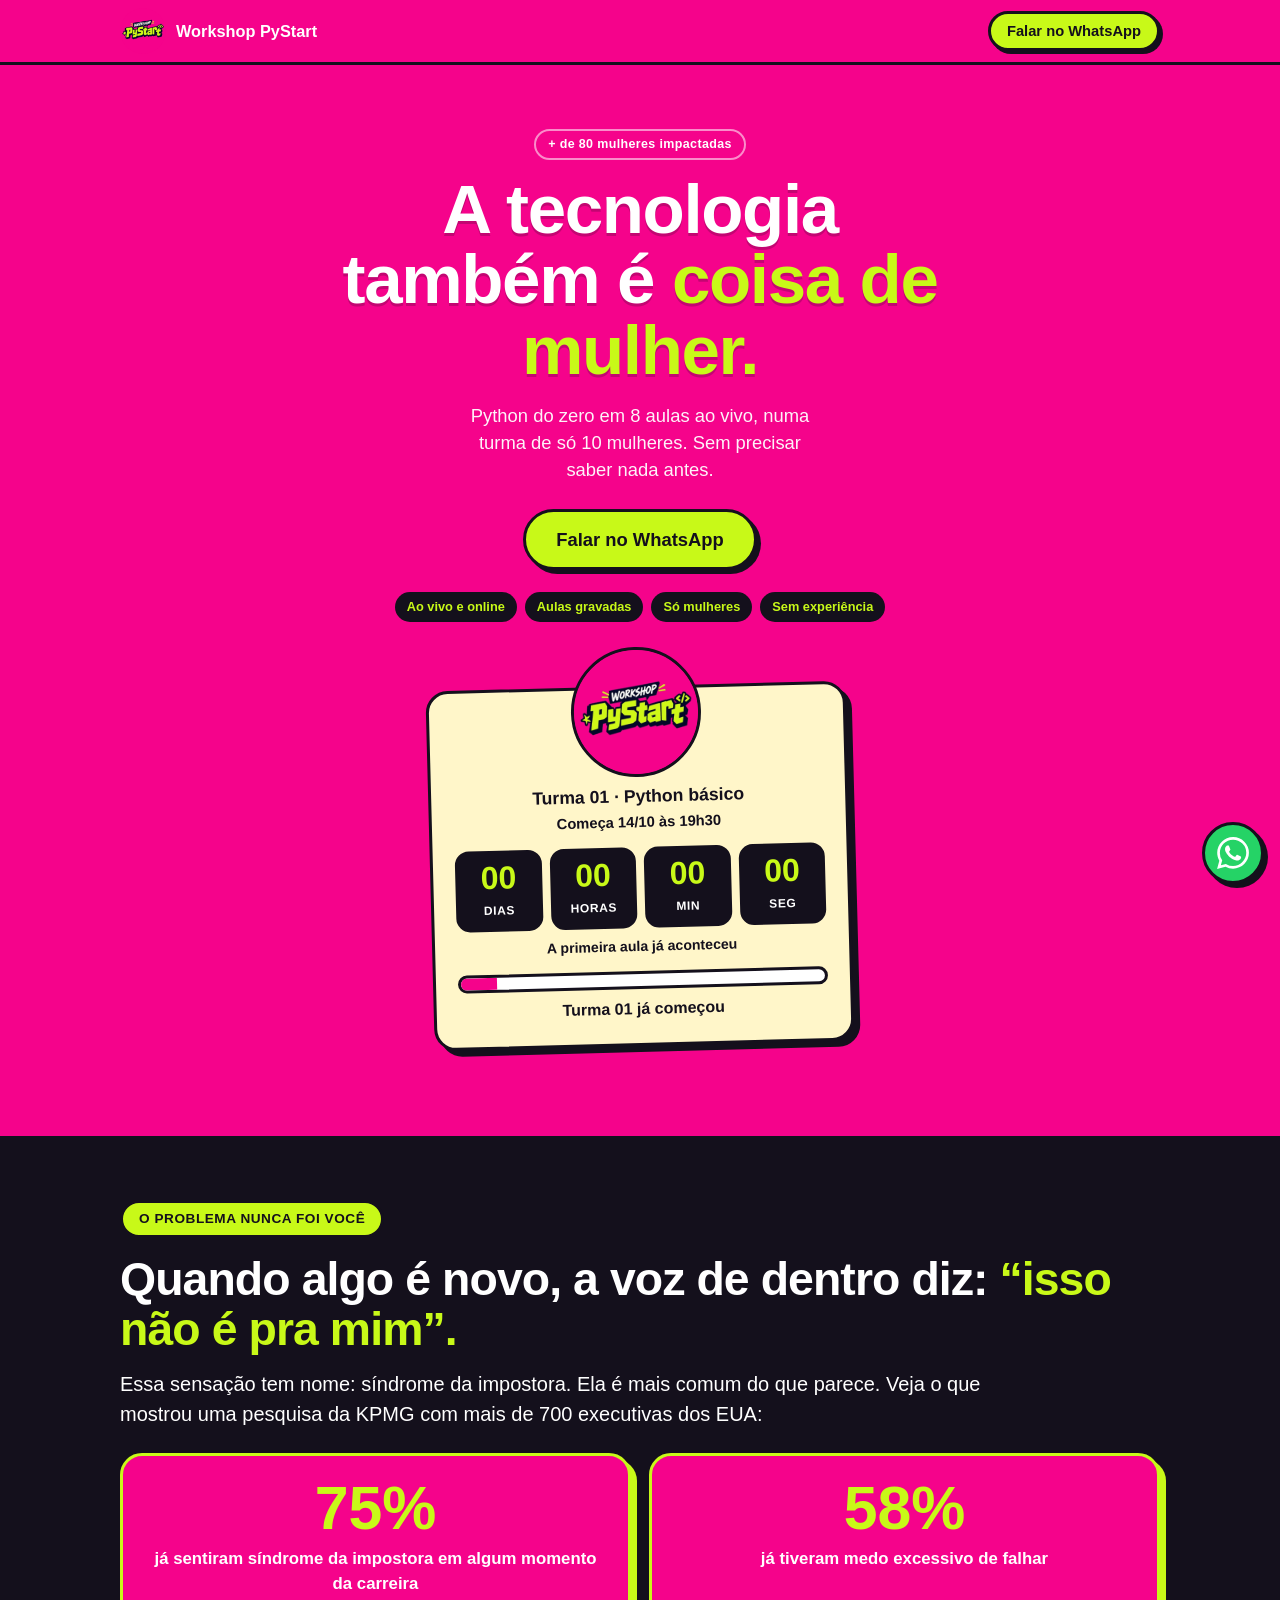
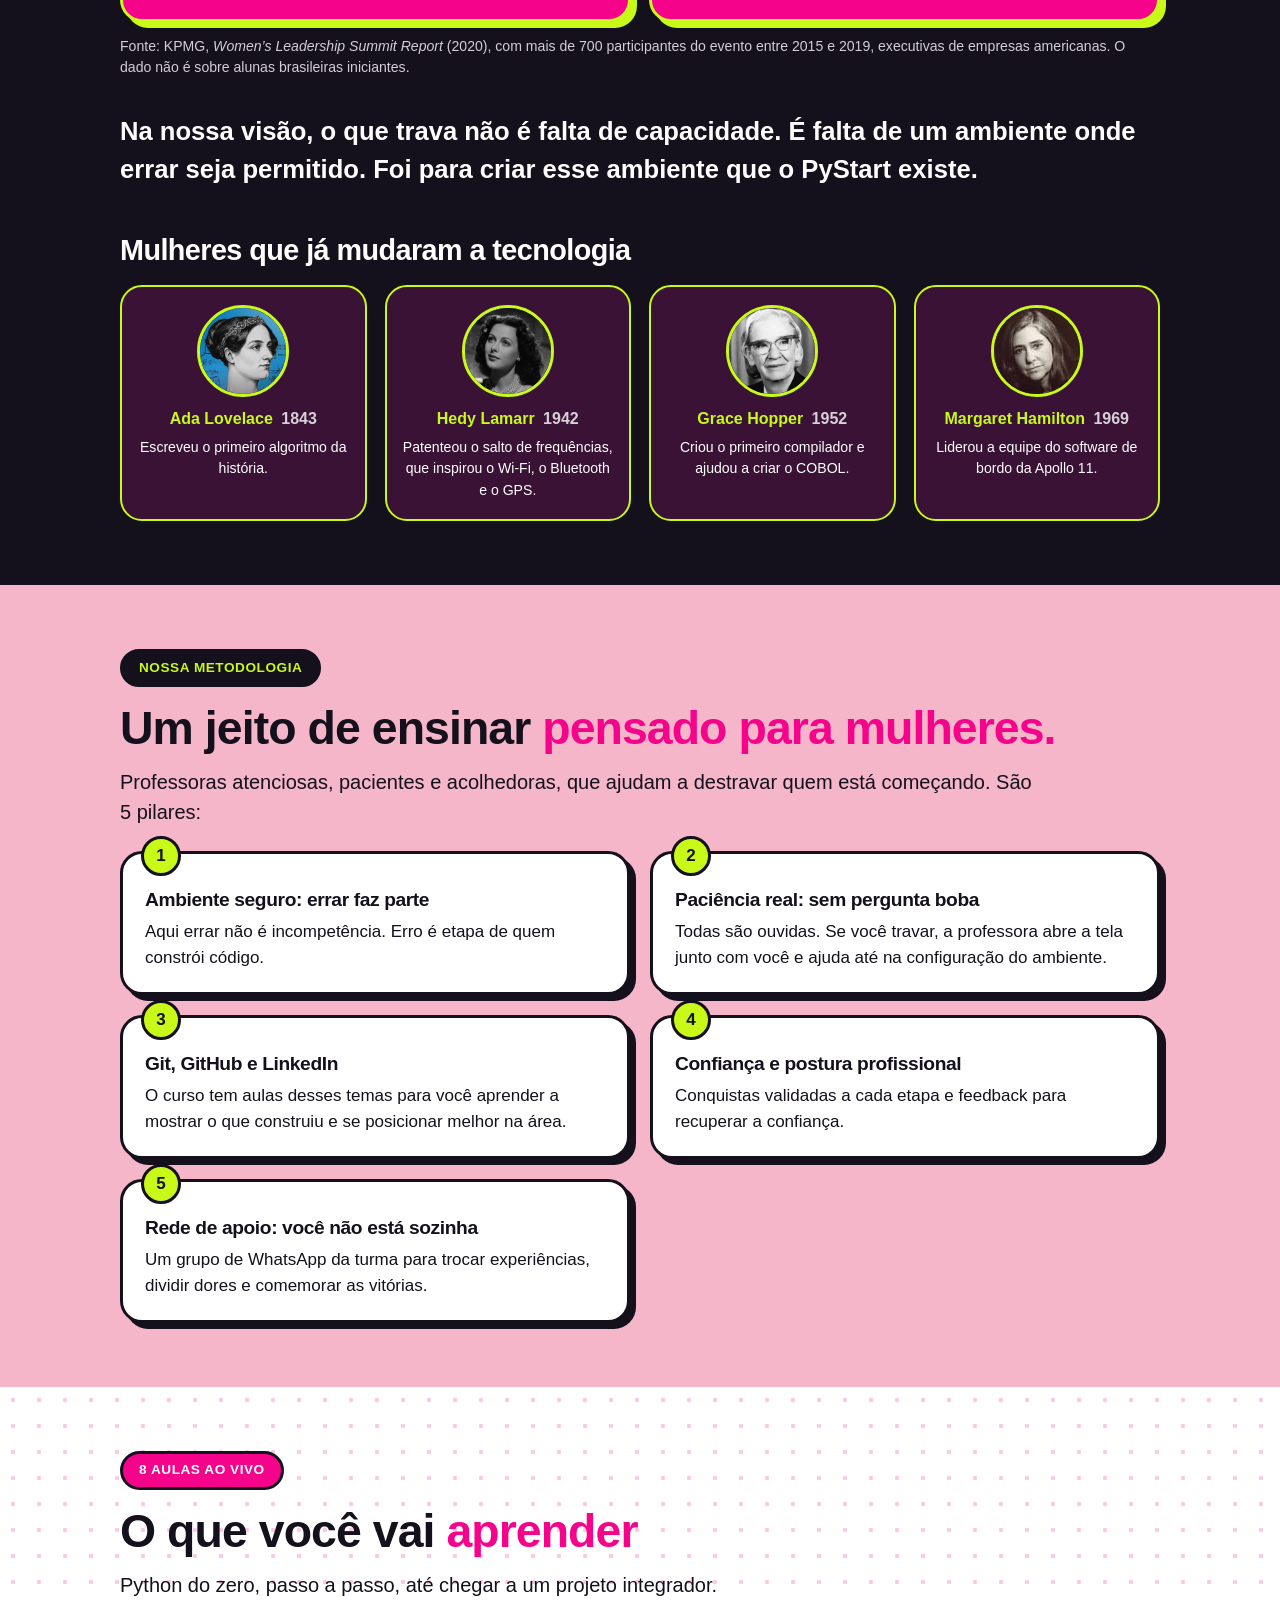
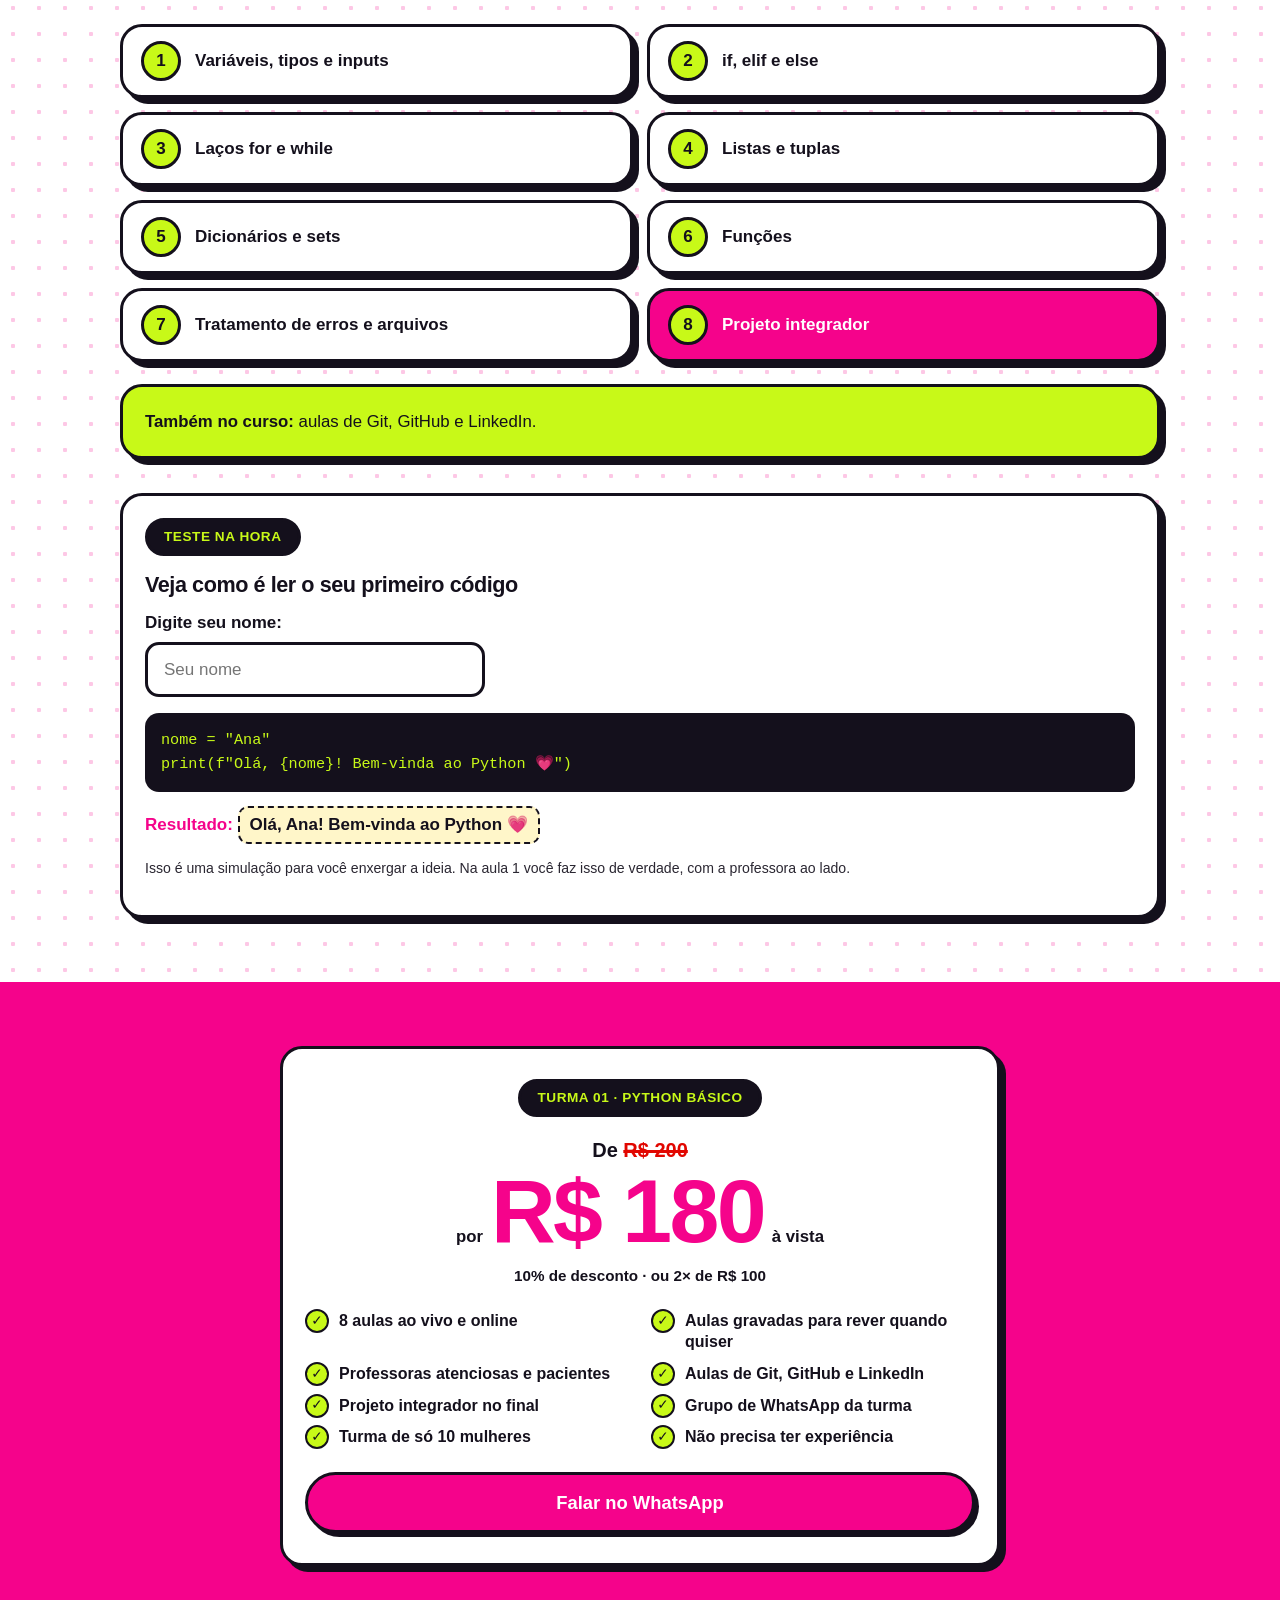
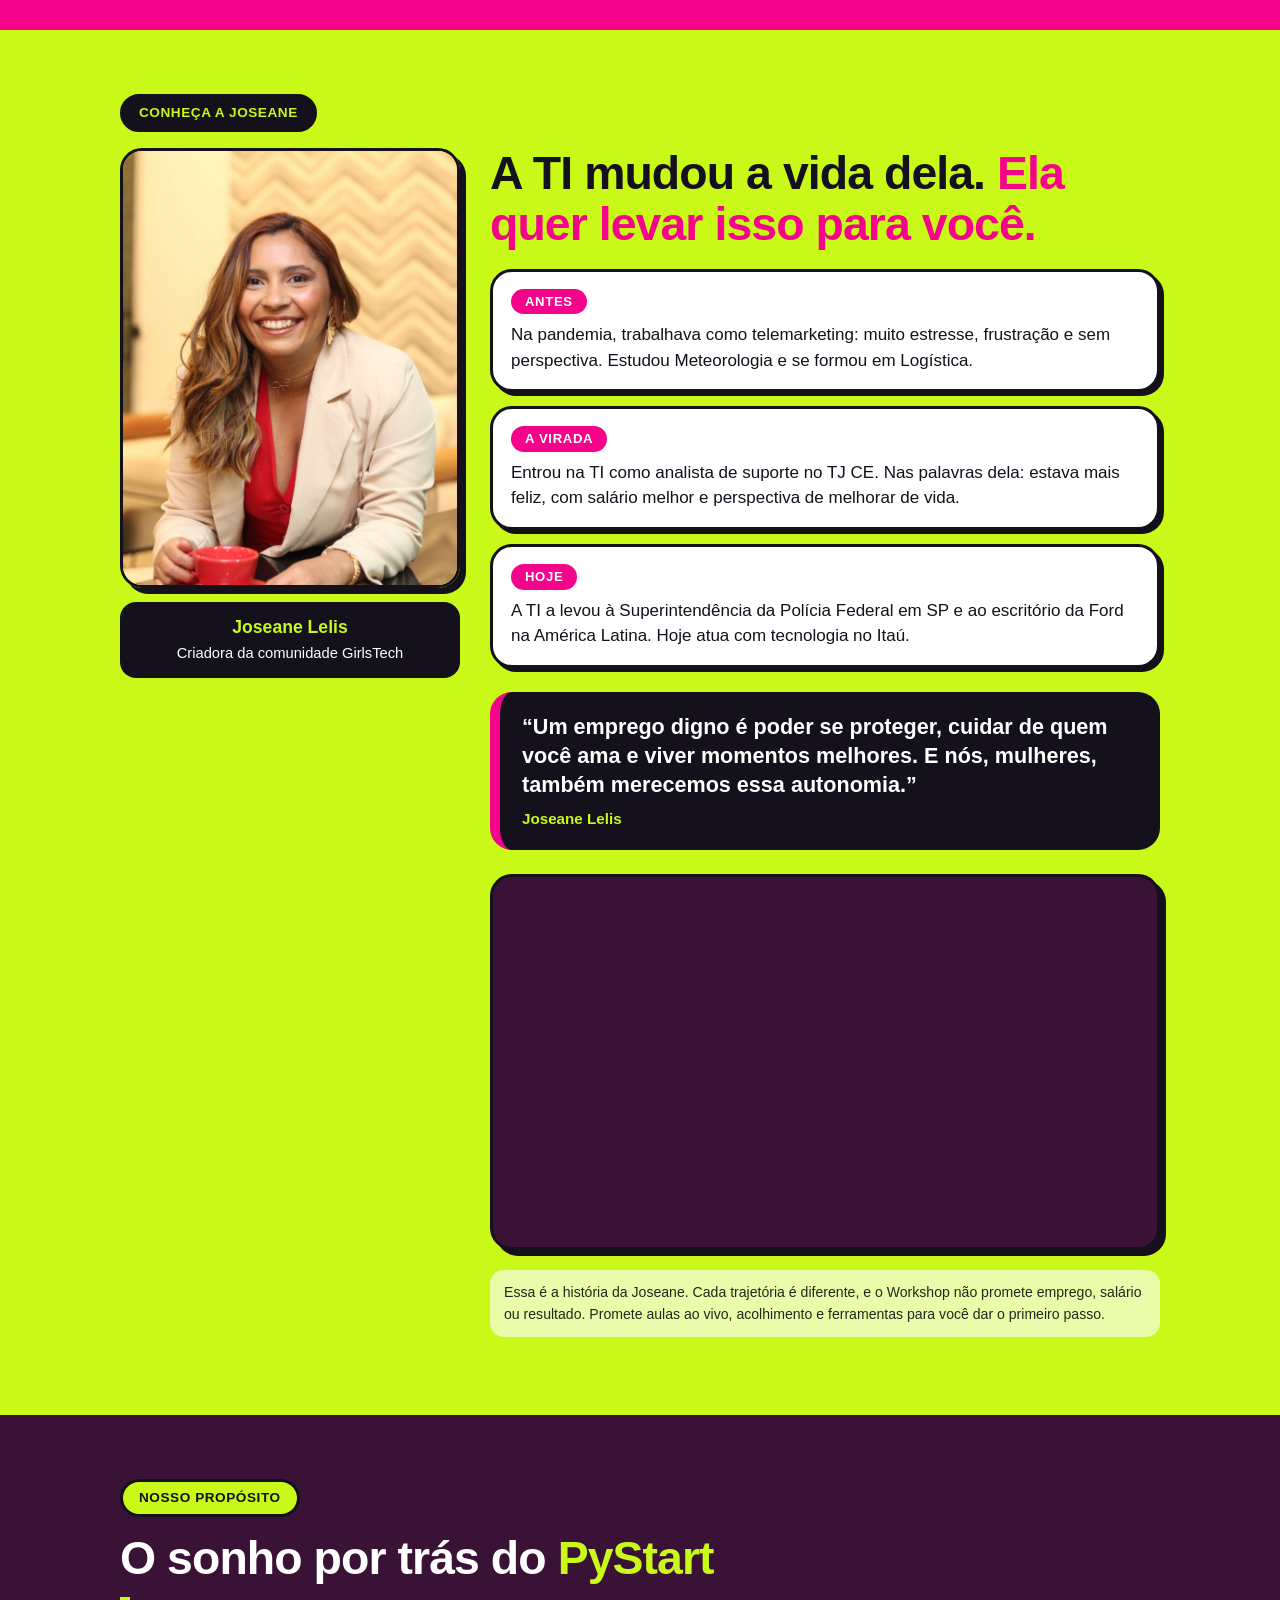
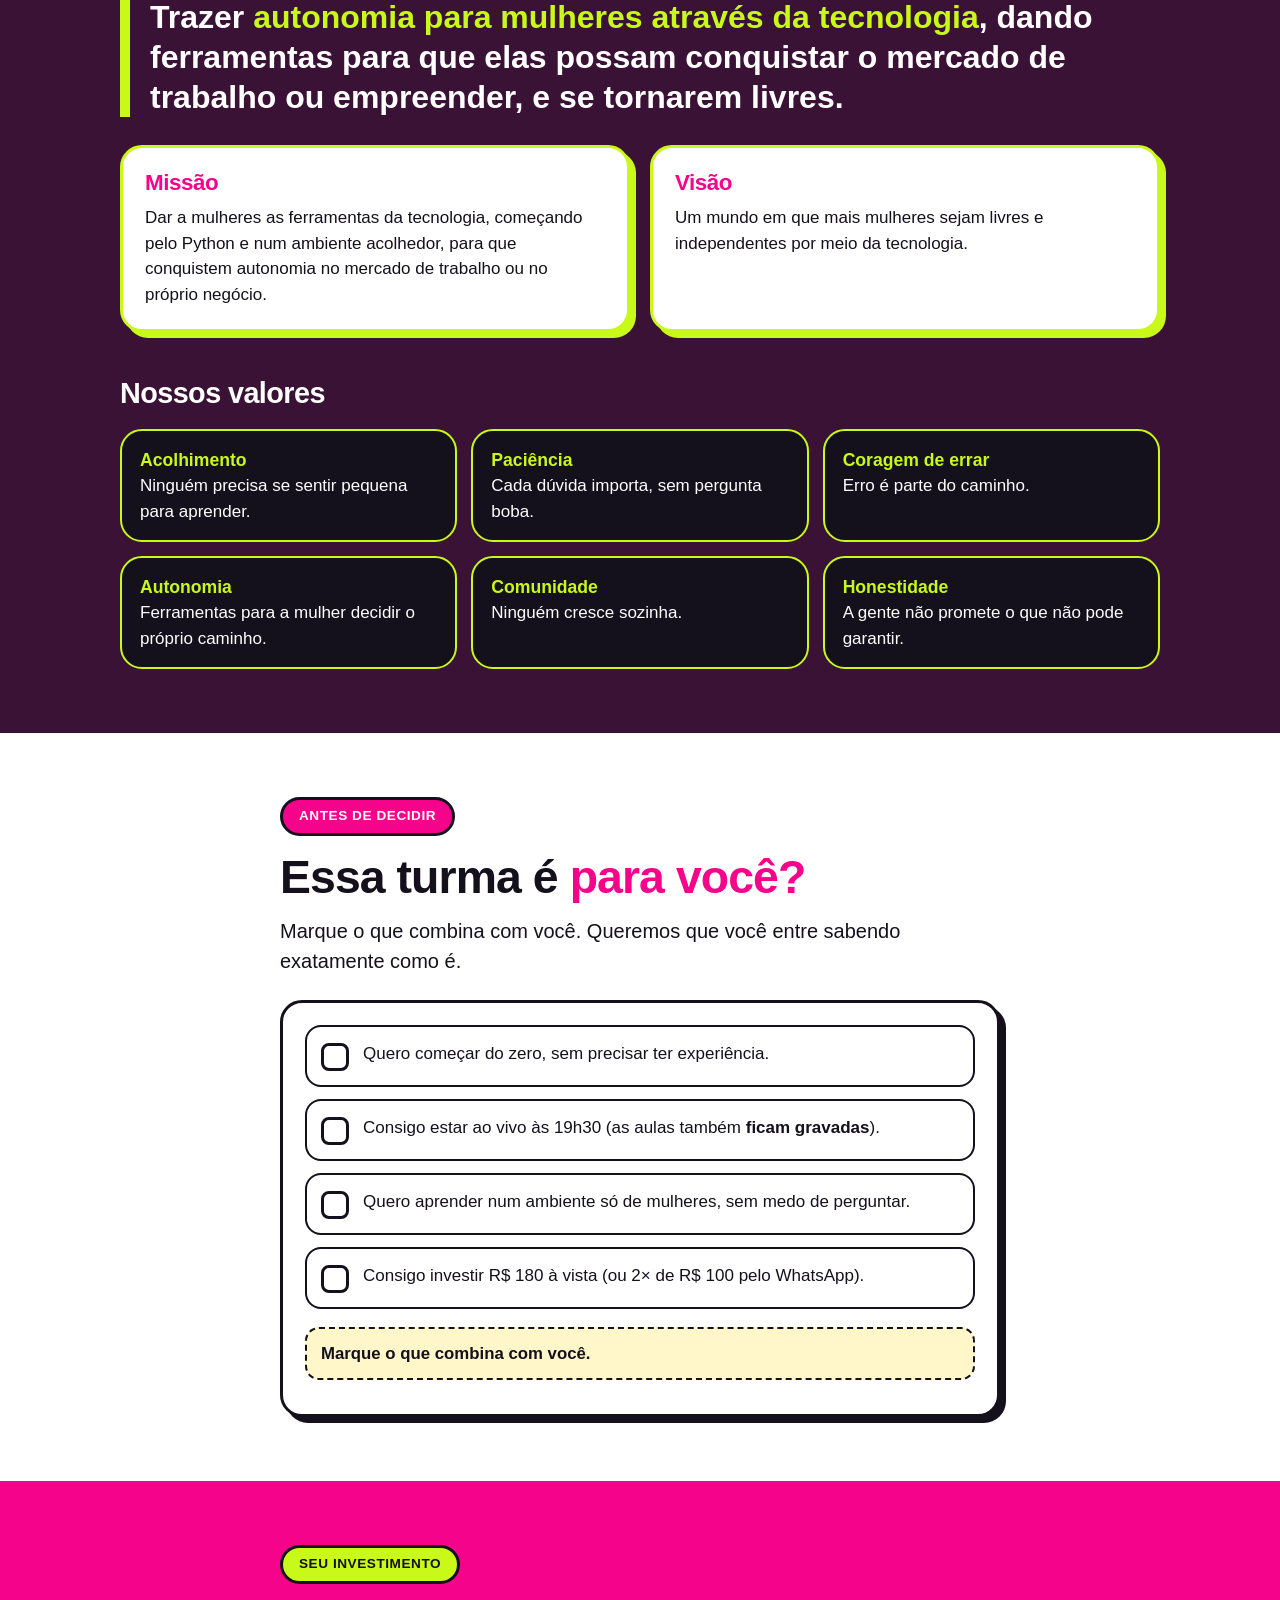
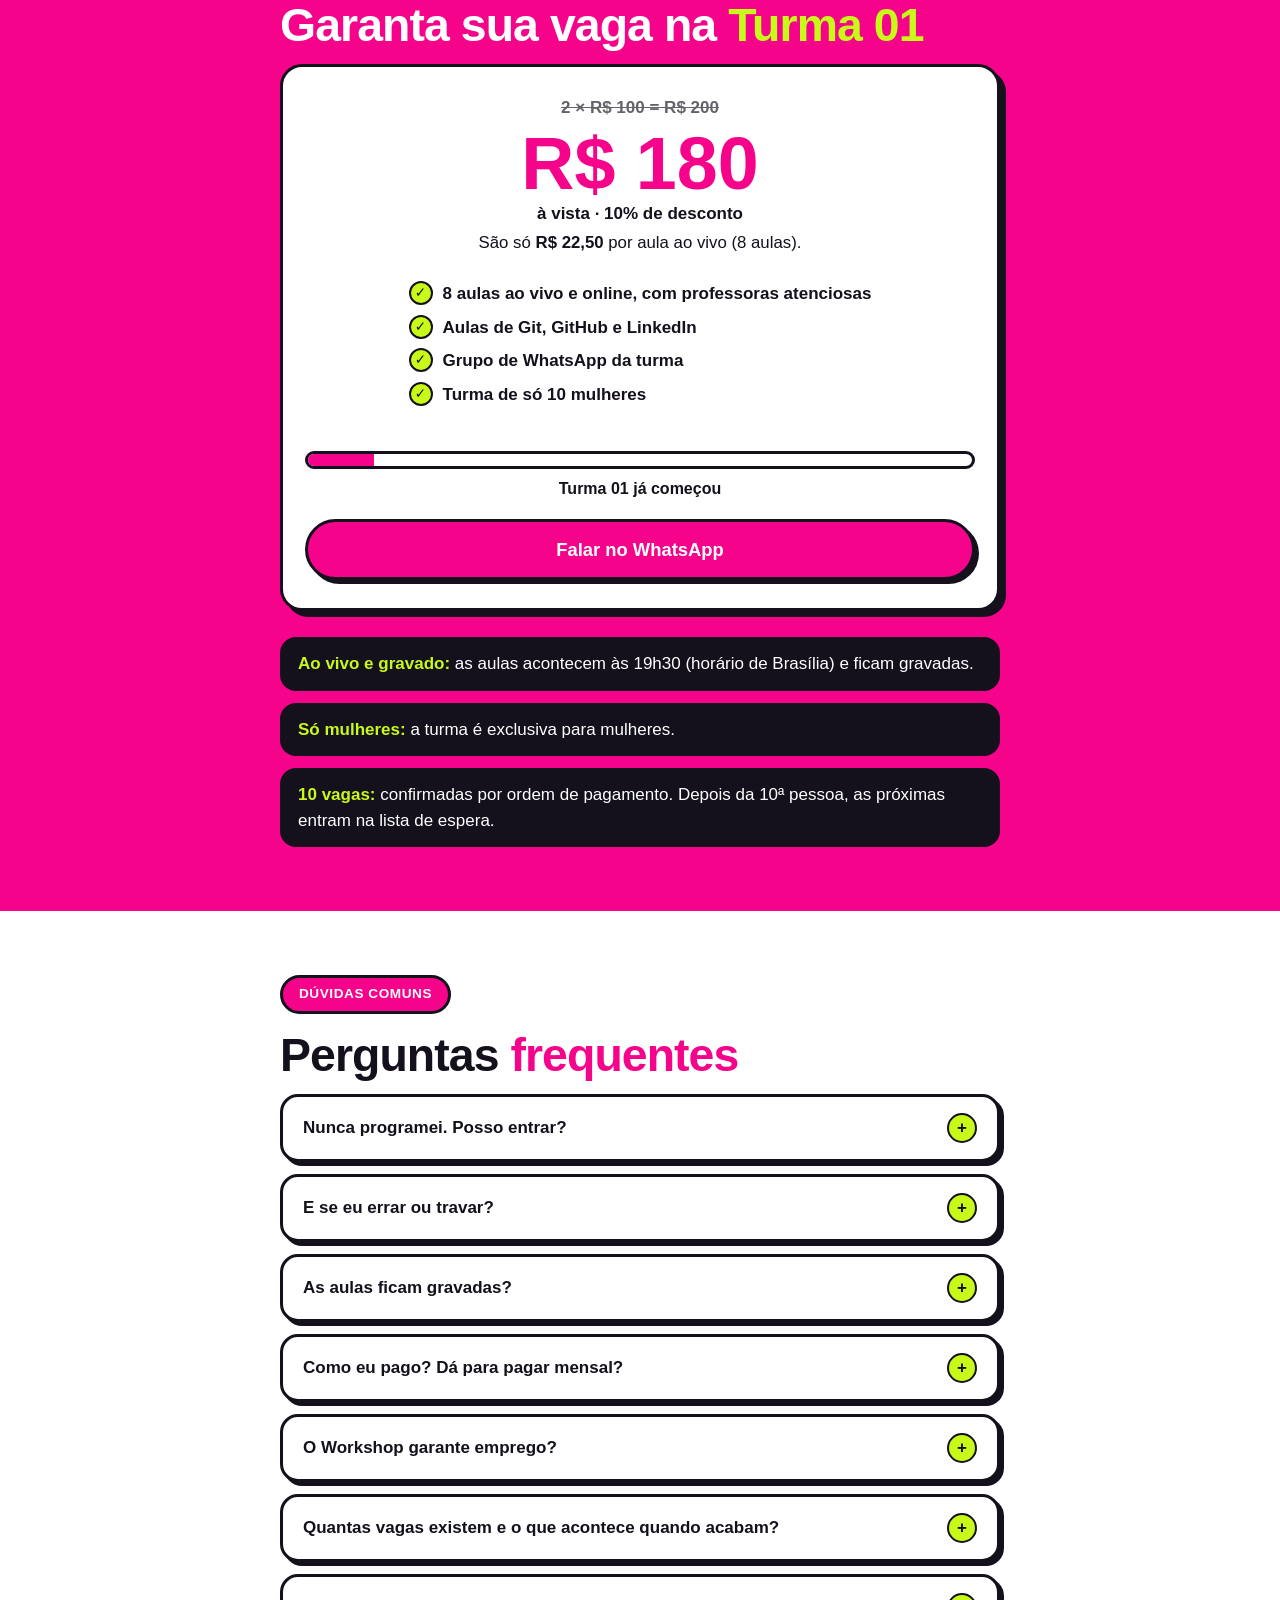
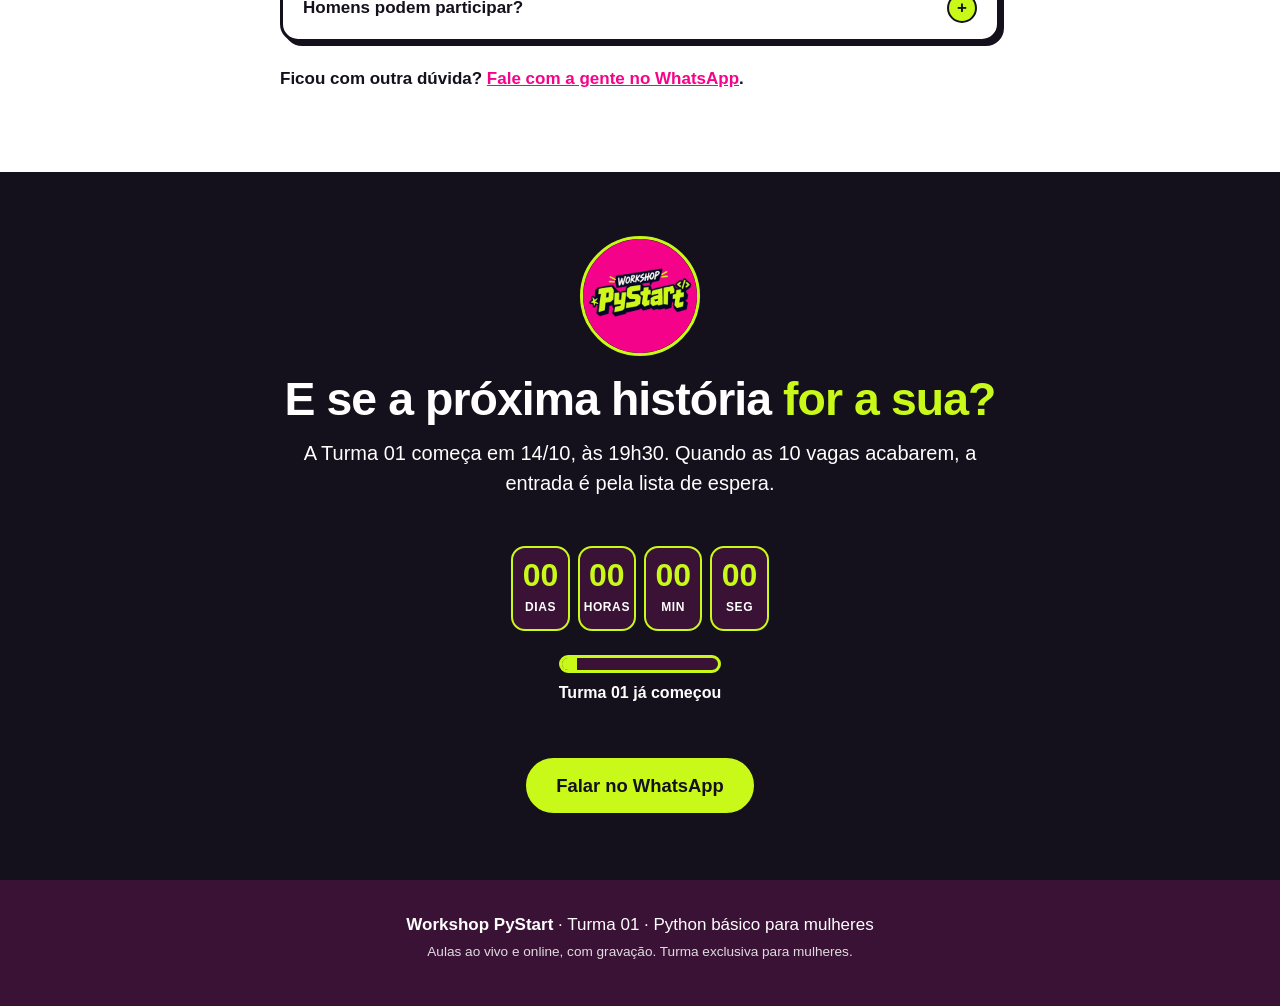
==== index.html @ 0130fbca "Ajusta hero e adiciona seção de preço antes da biografia - Hero centralizada, headline com destaque " ====
<!doctype html>
<html lang="pt-BR">
<head>
<meta charset="utf-8">
<meta name="viewport" content="width=device-width, initial-scale=1">
<title>Workshop PyStart – Python do zero, só para mulheres (Turma 01)</title>
<meta name="description" content="8 aulas ao vivo e online de Python do zero, só para mulheres. Turma de 10, professoras pacientes, aulas de Git, GitHub e LinkedIn. Começa em 14/10, às 19h30.">
<meta name="theme-color" content="#F5038B">
<link rel="icon" type="image/png" href="assets/img/favicon.png">

<!-- Prévia ao compartilhar no WhatsApp/Instagram/Facebook.
     TROQUE "SEU-USUARIO" e "SEU-REPOSITORIO" pelo endereço real da página (precisa ser o endereço completo). -->
<meta property="og:type" content="website">
<meta property="og:locale" content="pt_BR">
<meta property="og:title" content="Workshop PyStart – Python do zero, só para mulheres">
<meta property="og:description" content="8 aulas ao vivo, turma de 10 mulheres, professoras pacientes. Começa em 14/10 às 19h30.">
<meta property="og:url" content="https://SEU-USUARIO.github.io/SEU-REPOSITORIO/">
<meta property="og:image" content="https://SEU-USUARIO.github.io/SEU-REPOSITORIO/assets/img/og.jpg">
<meta name="twitter:card" content="summary_large_image">

<script>document.documentElement.classList.add("js");setTimeout(function(){document.documentElement.classList.add("reveal-all")},3500);</script>
<link rel="stylesheet" href="assets/style.css">
</head>
<body data-state="open">
<a class="skip" href="#conteudo">Pular para o conteúdo</a>
<div class="dev-warn" id="dev-warn" hidden>⚠️ Falta preencher o número do WhatsApp em <b>config.js</b> (campo <b>whatsapp</b>). Esta faixa só aparece no seu computador.</div>

<!-- ============ TOPO ============ -->
<header class="topbar">
  <div class="wrap topbar__in">
    <a class="brand" href="#topo" aria-label="Workshop PyStart – início">
      <img src="assets/img/logo.png" width="46" height="46" alt="">
      <span>Workshop PyStart</span>
    </a>
    <a class="btn btn--sm btn--lime" data-pay data-when="open" href="#garanta">Garanta sua vaga</a>
    <a class="btn btn--sm btn--lime" data-wa="espera" data-when="full" href="#garanta">Lista de espera</a>
    <a class="btn btn--sm btn--lime" data-wa="geral" data-when="closed" href="#garanta">Falar no WhatsApp</a>
  </div>
</header>

<main id="conteudo">

<!-- ============ HERO ============ -->
<section class="hero" id="topo">
  <div class="wrap hero__grid">
    <div class="hero__text">
      <p class="proof">+ de 80 mulheres impactadas</p>
      <h1>A tecnologia também é <span class="hl">coisa de mulher.</span></h1>
      <p class="lead">Python do zero em 8 aulas ao vivo, numa turma de só 10 mulheres. Sem precisar saber nada antes.</p>

      <div class="cta-row">
        <a class="btn btn--lime btn--lg" data-pay data-when="open" href="#garanta">Garanta sua vaga</a>
        <a class="btn btn--lime btn--lg" data-wa="espera" data-when="full" href="#garanta">Entrar na lista de espera</a>
        <a class="btn btn--lime btn--lg" data-wa="geral" data-when="closed" href="#garanta">Falar no WhatsApp</a>
        <a class="btn btn--ghost btn--lg" data-wa="geral" data-when="open full" href="#garanta">Tirar dúvidas no WhatsApp</a>
      </div>

      <ul class="chips" aria-label="Resumo">
        <li>Ao vivo e online</li>
        <li>Aulas gravadas</li>
        <li>Só mulheres</li>
        <li>Sem experiência</li>
      </ul>
    </div>

    <aside class="ticket card" aria-label="Resumo da turma">
      <img class="ticket__logo" src="assets/img/logo.png" width="130" height="130" alt="Logo Workshop PyStart">
      <p class="ticket__title">Turma 01 · Python básico</p>
      <p class="ticket__date">Começa 14/10 às 19h30</p>
      <div class="countdown" data-countdown>
        <div><b data-cd="d">--</b><span>dias</span></div>
        <div><b data-cd="h">--</b><span>horas</span></div>
        <div><b data-cd="m">--</b><span>min</span></div>
        <div><b data-cd="s">--</b><span>seg</span></div>
      </div>
      <p class="countdown__note" data-cd-note>para a primeira aula (14/10, 19h30)</p>

      <div class="seats" data-seats>
        <div class="seats__bar" role="img" aria-label="Ocupação das vagas"><i data-seats-fill></i></div>
        <p class="seats__txt" data-seats-text>—</p>
      </div>
    </aside>
  </div>
</section>

<!-- ============ PROBLEMA ============ -->
<section class="sec sec--ink" id="problema">
  <div class="wrap">
    <p class="pill pill--lime reveal">O problema nunca foi você</p>
    <h2 class="reveal">Quando algo é novo, a voz de dentro diz: <span class="hl-lime">“isso não é pra mim”.</span></h2>
    <p class="sec__lead reveal">Essa sensação tem nome: síndrome da impostora. Ela é mais comum do que parece. Veja o que mostrou uma pesquisa da KPMG com mais de 700 executivas dos EUA:</p>

    <div class="stats">
      <div class="stat card card--pink reveal">
        <b>75%</b>
        <p>já sentiram síndrome da impostora em algum momento da carreira</p>
      </div>
      <div class="stat card card--pink reveal">
        <b>58%</b>
        <p>já tiveram medo excessivo de falhar</p>
      </div>
    </div>
    <p class="source">Fonte: KPMG, <em>Women’s Leadership Summit Report</em> (2020), com mais de 700 participantes do evento entre 2015 e 2019, executivas de empresas americanas. O dado não é sobre alunas brasileiras iniciantes.</p>

    <p class="sec__lead sec__lead--big reveal">Na nossa visão, o que trava <strong>não é falta de capacidade</strong>. É falta de um ambiente onde errar seja permitido. Foi para criar esse ambiente que o PyStart existe.</p>

    <h3 class="sub reveal">Mulheres que já mudaram a tecnologia</h3>
    <ul class="pioneers">
      <li class="reveal"><img src="assets/img/ada.jpg" width="120" height="120" alt="Retrato de Ada Lovelace" loading="lazy"><b>Ada Lovelace <em>1843</em></b><span>Escreveu o primeiro algoritmo da história.</span></li>
      <li class="reveal"><img src="assets/img/hedy.jpg" width="120" height="120" alt="Retrato de Hedy Lamarr" loading="lazy"><b>Hedy Lamarr <em>1942</em></b><span>Patenteou o salto de frequências, que inspirou o Wi-Fi, o Bluetooth e o GPS.</span></li>
      <li class="reveal"><img src="assets/img/grace.jpg" width="120" height="120" alt="Retrato de Grace Hopper" loading="lazy"><b>Grace Hopper <em>1952</em></b><span>Criou o primeiro compilador e ajudou a criar o COBOL.</span></li>
      <li class="reveal"><img src="assets/img/margaret.jpg" width="120" height="120" alt="Retrato de Margaret Hamilton" loading="lazy"><b>Margaret Hamilton <em>1969</em></b><span>Liderou a equipe do software de bordo da Apollo 11.</span></li>
    </ul>
  </div>
</section>

<!-- ============ METODOLOGIA ============ -->
<section class="sec sec--soft" id="metodologia">
  <div class="wrap">
    <p class="pill pill--ink reveal">Nossa metodologia</p>
    <h2 class="reveal">Um jeito de ensinar <span class="hl-pink">pensado para mulheres.</span></h2>
    <p class="sec__lead reveal">Professoras atenciosas, pacientes e acolhedoras, que ajudam a destravar quem está começando. São 5 pilares:</p>

    <div class="grid grid--5">
      <article class="card reveal"><span class="num">1</span><h3>Ambiente seguro: errar faz parte</h3><p>Aqui errar não é incompetência. Erro é etapa de quem constrói código.</p></article>
      <article class="card reveal"><span class="num">2</span><h3>Paciência real: sem pergunta boba</h3><p>Todas são ouvidas. Se você travar, a professora abre a tela junto com você e ajuda até na configuração do ambiente.</p></article>
      <article class="card reveal"><span class="num">3</span><h3>Git, GitHub e LinkedIn</h3><p>O curso tem aulas desses temas para você aprender a mostrar o que construiu e se posicionar melhor na área.</p></article>
      <article class="card reveal"><span class="num">4</span><h3>Confiança e postura profissional</h3><p>Conquistas validadas a cada etapa e feedback para recuperar a confiança.</p></article>
      <article class="card reveal"><span class="num">5</span><h3>Rede de apoio: você não está sozinha</h3><p>Um grupo de WhatsApp da turma para trocar experiências, dividir dores e comemorar as vitórias.</p></article>
    </div>
  </div>
</section>

<!-- ============ EMENTA ============ -->
<section class="sec sec--dots" id="ementa">
  <div class="wrap">
    <p class="pill pill--pink reveal">8 aulas ao vivo</p>
    <h2 class="reveal">O que você vai <span class="hl-pink">aprender</span></h2>
    <p class="sec__lead reveal">Python do zero, passo a passo, até chegar a um projeto integrador.</p>

    <ol class="syllabus">
      <li class="card reveal"><span>1</span>Variáveis, tipos e inputs</li>
      <li class="card reveal"><span>2</span>if, elif e else</li>
      <li class="card reveal"><span>3</span>Laços for e while</li>
      <li class="card reveal"><span>4</span>Listas e tuplas</li>
      <li class="card reveal"><span>5</span>Dicionários e sets</li>
      <li class="card reveal"><span>6</span>Funções</li>
      <li class="card reveal"><span>7</span>Tratamento de erros e arquivos</li>
      <li class="card card--pink reveal"><span>8</span>Projeto integrador</li>
    </ol>
    <p class="extra card card--lime reveal"><b>Também no curso:</b> aulas de Git, GitHub e LinkedIn.</p>

    <div class="play card reveal" id="play">
      <p class="pill pill--ink">Teste na hora</p>
      <h3>Veja como é ler o seu primeiro código</h3>
      <label for="play-name">Digite seu nome:</label>
      <input id="play-name" type="text" maxlength="20" autocomplete="off" placeholder="Seu nome">
      <pre class="code" aria-live="polite"><code id="play-code">nome = "Ana"
print(f"Olá, {nome}! Bem-vinda ao Python 💗")</code></pre>
      <p class="play__out"><span>Resultado:</span> <output id="play-out">Olá, Ana! Bem-vinda ao Python 💗</output></p>
      <p class="play__note">Isso é uma simulação para você enxergar a ideia. Na aula 1 você faz isso de verdade, com a professora ao lado.</p>
    </div>
  </div>
</section>

<!-- ============ PREÇO (antes da biografia) ============ -->
<section class="sec sec--pink" id="preco">
  <div class="wrap wrap--narrow">
    <div class="offer card card--white reveal">
      <p class="pill pill--ink">Turma 01 · Python básico</p>
      <p class="offer__old">De <s>R$ 200</s></p>
      <p class="offer__now"><span>por</span> <b>R$ 180</b> <span>à vista</span></p>
      <p class="offer__save">10% de desconto · ou 2× de R$ 100</p>

      <ul class="benefits">
        <li>8 aulas ao vivo e online</li>
        <li>Aulas gravadas para rever quando quiser</li>
        <li>Professoras atenciosas e pacientes</li>
        <li>Aulas de Git, GitHub e LinkedIn</li>
        <li>Projeto integrador no final</li>
        <li>Grupo de WhatsApp da turma</li>
        <li>Turma de só 10 mulheres</li>
        <li>Não precisa ter experiência</li>
      </ul>

      <a class="btn btn--pink btn--lg btn--block" data-pay data-when="open" href="#garanta">Garanta sua vaga</a>
      <a class="btn btn--pink btn--lg btn--block" data-wa="espera" data-when="full" href="#garanta">Entrar na lista de espera</a>
      <a class="btn btn--pink btn--lg btn--block" data-wa="geral" data-when="closed" href="#garanta">Falar no WhatsApp</a>
    </div>
  </div>
</section>

<!-- ============ JOSEANE ============ -->
<section class="sec sec--lime" id="joseane">
  <div class="wrap">
    <p class="pill pill--ink reveal">Conheça a Joseane</p>
    <div class="jo">
      <figure class="jo__photo reveal">
        <img src="assets/img/joseane.jpg" width="360" height="467" alt="Joseane Lelis sorrindo, com blazer claro e blusa vermelha" loading="lazy">
        <figcaption><b>Joseane Lelis</b><span>Criadora da comunidade GirlsTech</span></figcaption>
      </figure>

      <div class="jo__text">
        <h2 class="reveal">A TI mudou a vida dela. <span class="hl-pink">Ela quer levar isso para você.</span></h2>

        <ol class="timeline">
          <li class="reveal"><b>Antes</b><p>Na pandemia, trabalhava como telemarketing: muito estresse, frustração e sem perspectiva. Estudou Meteorologia e se formou em Logística.</p></li>
          <li class="reveal"><b>A virada</b><p>Entrou na TI como analista de suporte no TJ CE. Nas palavras dela: estava mais feliz, com salário melhor e perspectiva de melhorar de vida.</p></li>
          <li class="reveal"><b>Hoje</b><p>A TI a levou à Superintendência da Polícia Federal em SP e ao escritório da Ford na América Latina. Hoje atua com tecnologia no Itaú.</p></li>
        </ol>

        <blockquote class="quote reveal">
          “Um emprego digno é poder se proteger, cuidar de quem você ama e viver momentos melhores. E nós, mulheres, também merecemos essa autonomia.”
          <cite>Joseane Lelis</cite>
        </blockquote>

        <div class="video video--horizontal reveal" id="video">
          <p class="video__fallback">Carregando o vídeo…</p>
          <noscript>Ative o JavaScript para ver o vídeo.</noscript>
        </div>

        <p class="disclaimer">Essa é a história da Joseane. Cada trajetória é diferente, e o Workshop não promete emprego, salário ou resultado. Promete aulas ao vivo, acolhimento e ferramentas para você dar o primeiro passo.</p>
      </div>
    </div>
  </div>
</section>

<!-- ============ MISSÃO / VISÃO / VALORES ============ -->
<section class="sec sec--plum" id="proposito">
  <div class="wrap">
    <p class="pill pill--lime reveal">Nosso propósito</p>
    <h2 class="reveal">O sonho por trás do <span class="hl-lime">PyStart</span></h2>

    <blockquote class="dream reveal">
      Trazer <strong>autonomia para mulheres através da tecnologia</strong>, dando ferramentas para que elas possam conquistar o mercado de trabalho ou empreender, e se tornarem livres.
    </blockquote>

    <div class="mv">
      <article class="card card--white reveal">
        <h3>Missão</h3>
        <p>Dar a mulheres as ferramentas da tecnologia, começando pelo Python e num ambiente acolhedor, para que conquistem autonomia no mercado de trabalho ou no próprio negócio.</p>
      </article>
      <article class="card card--white reveal">
        <h3>Visão</h3>
        <p>Um mundo em que mais mulheres sejam livres e independentes por meio da tecnologia.</p>
      </article>
    </div>

    <h3 class="sub reveal">Nossos valores</h3>
    <ul class="values">
      <li class="reveal"><b>Acolhimento</b><span>Ninguém precisa se sentir pequena para aprender.</span></li>
      <li class="reveal"><b>Paciência</b><span>Cada dúvida importa, sem pergunta boba.</span></li>
      <li class="reveal"><b>Coragem de errar</b><span>Erro é parte do caminho.</span></li>
      <li class="reveal"><b>Autonomia</b><span>Ferramentas para a mulher decidir o próprio caminho.</span></li>
      <li class="reveal"><b>Comunidade</b><span>Ninguém cresce sozinha.</span></li>
      <li class="reveal"><b>Honestidade</b><span>A gente não promete o que não pode garantir.</span></li>
    </ul>
  </div>
</section>

<!-- ============ ESSA TURMA É PARA VOCÊ? ============ -->
<section class="sec sec--white" id="para-voce">
  <div class="wrap wrap--narrow">
    <p class="pill pill--pink reveal">Antes de decidir</p>
    <h2 class="reveal">Essa turma é <span class="hl-pink">para você?</span></h2>
    <p class="sec__lead reveal">Marque o que combina com você. Queremos que você entre sabendo exatamente como é.</p>

    <form class="qualifier card reveal" id="qualifier" onsubmit="return false">
      <label class="check"><input type="checkbox" value="zero"><span>Quero começar do zero, sem precisar ter experiência.</span></label>
      <label class="check"><input type="checkbox" value="live"><span>Consigo estar ao vivo às 19h30 (as aulas também <b>ficam gravadas</b>).</span></label>
      <label class="check"><input type="checkbox" value="women"><span>Quero aprender num ambiente só de mulheres, sem medo de perguntar.</span></label>
      <label class="check"><input type="checkbox" value="invest"><span>Consigo investir R$ 180 à vista (ou 2× de R$ 100 pelo WhatsApp).</span></label>

      <p class="qualifier__out" id="qualifier-out" role="status" aria-live="polite">Marque o que combina com você.</p>
      <div class="qualifier__cta" id="qualifier-cta">
        <a class="btn btn--pink" data-qshow="pay" data-pay href="#garanta" hidden>Garanta sua vaga</a>
        <a class="btn btn--pink" data-qshow="wa-espera" data-wa="espera" href="#garanta" hidden>Entrar na lista de espera</a>
        <a class="btn btn--pink" data-qshow="wa-mensal" data-wa="mensal" href="#garanta" hidden>Pedir a vaga mensal no WhatsApp</a>
        <a class="btn btn--pink" data-qshow="wa-geral" data-wa="geral" href="#garanta" hidden>Tirar dúvidas no WhatsApp</a>
      </div>
    </form>
  </div>
</section>

<!-- ============ INVESTIMENTO ============ -->
<section class="sec sec--pink" id="garanta">
  <div class="wrap wrap--narrow">
    <p class="pill pill--lime reveal">Seu investimento</p>
    <h2 class="reveal">Garanta sua vaga na <span class="hl-lime">Turma 01</span></h2>

    <div class="price card card--white reveal">
      <p class="price__old">2 × R$ 100 = R$ 200</p>
      <p class="price__now"><b>R$ 180</b> <span>à vista · 10% de desconto</span></p>
      <p class="price__per">São só <b>R$ 22,50</b> por aula ao vivo (8 aulas).</p>

      <ul class="ticklist">
        <li>8 aulas ao vivo e online, com professoras atenciosas</li>
        <li>Aulas de Git, GitHub e LinkedIn</li>
        <li>Grupo de WhatsApp da turma</li>
        <li>Turma de só 10 mulheres</li>
      </ul>

      <div class="seats seats--card" data-seats>
        <div class="seats__bar" role="img" aria-label="Ocupação das vagas"><i data-seats-fill></i></div>
        <p class="seats__txt" data-seats-text>—</p>
      </div>

      <a class="btn btn--pink btn--lg btn--block" data-pay data-when="open" href="#garanta">Garanta sua vaga</a>
      <a class="btn btn--pink btn--lg btn--block" data-wa="espera" data-when="full" href="#garanta">Entrar na lista de espera</a>
      <a class="btn btn--pink btn--lg btn--block" data-wa="geral" data-when="closed" href="#garanta">Falar no WhatsApp</a>
      <p class="price__fine" data-when="open">Pagamento pela InfinitePay. A vaga é confirmada por ordem de pagamento.</p>

      <div class="monthly" data-when="open full">
        <p><b>Prefere pagar mensal?</b> O plano é de 2× de R$ 100. Peça a sua vaga mensal pelo WhatsApp.</p>
        <a class="btn btn--ink" data-wa="mensal" href="#garanta">Pedir a vaga mensal</a>
      </div>
    </div>

    <ul class="rules reveal">
      <li><b>Ao vivo e gravado:</b> as aulas acontecem às 19h30 (horário de Brasília) e ficam gravadas.</li>
      <li><b>Só mulheres:</b> a turma é exclusiva para mulheres.</li>
      <li><b>10 vagas:</b> confirmadas por ordem de pagamento. Depois da 10ª pessoa, as próximas entram na lista de espera.</li>
    </ul>
  </div>
</section>

<!-- ============ FAQ ============ -->
<section class="sec sec--white" id="duvidas">
  <div class="wrap wrap--narrow">
    <p class="pill pill--pink reveal">Dúvidas comuns</p>
    <h2 class="reveal">Perguntas <span class="hl-pink">frequentes</span></h2>

    <div class="faq">
      <details class="reveal"><summary>Nunca programei. Posso entrar?</summary><p>Pode. O PyStart é Python do zero e você não precisa saber nada antes.</p></details>
      <details class="reveal"><summary>E se eu errar ou travar?</summary><p>Errar faz parte e ninguém vai achar isso incompetência. Se você travar, a professora abre a tela junto com você e ajuda até na configuração do ambiente. Não existe pergunta boba.</p></details>
      <details class="reveal"><summary>As aulas ficam gravadas?</summary><p>Sim, as aulas ficam gravadas. Elas acontecem ao vivo, às 19h30 (horário de Brasília), e é ao vivo que você tira as dúvidas com a professora. Se tiver dúvida sobre como acessar as gravações, chame a gente no WhatsApp.</p></details>
      <details class="reveal"><summary>Como eu pago? Dá para pagar mensal?</summary><p>À vista, são R$ 180 pelo botão “Garanta sua vaga”. Se preferir pagar mensal, em 2× de R$ 100, peça a sua vaga mensal pelo WhatsApp.</p></details>
      <details class="reveal"><summary>O Workshop garante emprego?</summary><p>Não. A gente não promete emprego, salário nem resultado. Prometemos aulas ao vivo, acolhimento e ferramentas (Python, Git, GitHub e LinkedIn) para você dar o primeiro passo. Para onde ir depois é uma decisão sua.</p></details>
      <details class="reveal"><summary>Quantas vagas existem e o que acontece quando acabam?</summary><p>São 10 vagas, confirmadas por ordem de pagamento. Depois da 10ª pessoa, as próximas entram na lista de espera.</p></details>
      <details class="reveal"><summary>Homens podem participar?</summary><p>Não. A turma é exclusiva para mulheres.</p></details>
    </div>

    <p class="faq__more reveal">Ficou com outra dúvida? <a data-wa="geral" href="#garanta">Fale com a gente no WhatsApp</a>.</p>
  </div>
</section>

<!-- ============ CTA FINAL ============ -->
<section class="sec sec--ink final" id="final">
  <div class="wrap wrap--narrow final__in">
    <img src="assets/img/logo.png" width="120" height="120" alt="" loading="lazy">
    <h2 class="reveal">E se a próxima história <span class="hl-lime">for a sua?</span></h2>
    <p class="sec__lead reveal">A Turma 01 começa em 14/10, às 19h30. Quando as 10 vagas acabarem, a entrada é pela lista de espera.</p>

    <div class="countdown countdown--dark" data-countdown>
      <div><b data-cd="d">--</b><span>dias</span></div>
      <div><b data-cd="h">--</b><span>horas</span></div>
      <div><b data-cd="m">--</b><span>min</span></div>
      <div><b data-cd="s">--</b><span>seg</span></div>
    </div>
    <div class="seats seats--dark" data-seats>
      <div class="seats__bar" role="img" aria-label="Ocupação das vagas"><i data-seats-fill></i></div>
      <p class="seats__txt" data-seats-text>—</p>
    </div>

    <div class="cta-row cta-row--center">
      <a class="btn btn--lime btn--lg" data-pay data-when="open" href="#garanta">Garanta sua vaga</a>
      <a class="btn btn--lime btn--lg" data-wa="espera" data-when="full" href="#garanta">Entrar na lista de espera</a>
      <a class="btn btn--lime btn--lg" data-wa="geral" data-when="closed" href="#garanta">Falar no WhatsApp</a>
    </div>
  </div>
</section>
</main>

<footer class="footer">
  <div class="wrap">
    <p><b>Workshop PyStart</b> · Turma 01 · Python básico para mulheres</p>
    <p class="footer__small">Aulas ao vivo e online, com gravação. Turma exclusiva para mulheres.</p>
  </div>
</footer>

<!-- Barra fixa no celular -->
<div class="sticky" id="sticky" aria-hidden="true">
  <p><b data-seats-text>—</b><span>Começa 14/10 às 19h30</span></p>
  <a class="btn btn--sm btn--lime" data-pay data-when="open" href="#garanta" tabindex="-1">Garanta sua vaga</a>
  <a class="btn btn--sm btn--lime" data-wa="espera" data-when="full" href="#garanta" tabindex="-1">Lista de espera</a>
</div>

<!-- Botão flutuante do WhatsApp -->
<a class="wa-float" id="wa-float" data-wa="geral" href="#garanta" aria-label="Falar com a gente no WhatsApp">
  <svg viewBox="0 0 24 24" width="30" height="30" aria-hidden="true" focusable="false"><path fill="currentColor" d="M17.472 14.382c-.297-.149-1.758-.867-2.03-.967-.273-.099-.471-.148-.67.15-.197.297-.767.966-.94 1.164-.173.199-.347.223-.644.075-.297-.15-1.255-.463-2.39-1.475-.883-.788-1.48-1.761-1.653-2.059-.173-.297-.018-.458.13-.606.134-.133.298-.347.446-.52.149-.174.198-.298.298-.497.099-.198.05-.371-.025-.52-.075-.149-.669-1.612-.916-2.207-.242-.579-.487-.5-.669-.51-.173-.008-.371-.01-.57-.01-.198 0-.52.074-.792.372-.272.297-1.04 1.016-1.04 2.479 0 1.462 1.065 2.875 1.213 3.074.149.198 2.096 3.2 5.077 4.487.709.306 1.262.489 1.694.625.712.227 1.36.195 1.871.118.571-.085 1.758-.719 2.006-1.413.248-.694.248-1.289.173-1.413-.074-.124-.272-.198-.57-.347m-5.421 7.403h-.004a9.87 9.87 0 01-5.031-1.378l-.361-.214-3.741.982.998-3.648-.235-.374a9.86 9.86 0 01-1.51-5.26c.001-5.45 4.436-9.884 9.888-9.884 2.64 0 5.122 1.03 6.988 2.898a9.825 9.825 0 012.893 6.994c-.003 5.45-4.437 9.884-9.885 9.884m8.413-18.297A11.815 11.815 0 0012.05 0C5.495 0 .16 5.335.157 11.892c0 2.096.547 4.142 1.588 5.945L.057 24l6.305-1.654a11.882 11.882 0 005.683 1.448h.005c6.554 0 11.89-5.335 11.893-11.893a11.821 11.821 0 00-3.48-8.413z"/></svg>
  <span class="wa-float__tip">Fale com a gente</span>
</a>

<script src="config.js"></script>
<script src="assets/app.js"></script>
</body>
</html>
---- assets/style.css ----
/* ===== Workshop PyStart – página de conversão ===== */
:root{
  --pink:#F5038B; --lime:#C8F918; --soft:#F4B6C8; --ink:#14101C; --plum:#3A1236;
  --cream:#FFF6C9; --white:#fff; --lilac:#B79AE0; --sky:#A0BEEB;
  --bw:3px; --r:22px; --shadow:6px 6px 0 var(--ink);
  --font:"Helvetica Neue",Arial,system-ui,-apple-system,"Segoe UI",Roboto,sans-serif;
}
*,*::before,*::after{box-sizing:border-box}
html{scroll-behavior:smooth;-webkit-text-size-adjust:100%}
body{margin:0;font-family:var(--font);color:var(--ink);background:var(--white);line-height:1.5;font-size:17px;padding-bottom:0}
img{max-width:100%;height:auto;display:block}
a{color:inherit}
[hidden]{display:none!important}
.skip{position:absolute;left:-999px;top:8px;background:var(--lime);color:var(--ink);padding:10px 14px;border-radius:10px;font-weight:800;z-index:100}
.skip:focus{left:8px}
:focus-visible{outline:4px solid var(--ink);outline-offset:3px;border-radius:6px}
.sec--ink :focus-visible,.sec--plum :focus-visible,.final :focus-visible{outline-color:var(--lime)}

.wrap{width:100%;max-width:1080px;margin:0 auto;padding:0 20px}
.wrap--narrow{max-width:760px}

/* ---------- tipografia ---------- */
h1,h2,h3{font-family:var(--font);font-weight:900;line-height:1.08;margin:0;letter-spacing:-.02em}
h1{font-size:clamp(2.2rem,7.2vw,4rem)}
h2{font-size:clamp(1.75rem,5.4vw,2.9rem);margin-bottom:14px}
h3{font-size:1.2rem;line-height:1.2}
.hl{color:var(--lime)}
.hl-lime{color:var(--lime)}
.hl-pink{color:var(--pink)}
.lead{font-size:clamp(1.1rem,3.4vw,1.35rem);font-weight:600;margin:18px 0 0}
.sec__lead{font-size:clamp(1.05rem,3vw,1.25rem);margin:0 0 24px;max-width:46em}
.sec__lead--big{font-size:clamp(1.2rem,3.6vw,1.6rem);font-weight:700;margin-top:34px}
.sub{font-size:clamp(1.3rem,4vw,1.8rem);margin:44px 0 18px}
.source,.disclaimer,.play__note,.price__fine{font-size:.88rem;opacity:.9}

/* ---------- pills / botões ---------- */
.pill{display:inline-block;border:var(--bw) solid var(--ink);border-radius:999px;padding:6px 16px;font-weight:900;font-size:.85rem;letter-spacing:.04em;text-transform:uppercase;margin:0 0 16px}
.pill--ink{background:var(--ink);color:var(--lime)}
.pill--lime{background:var(--lime);color:var(--ink)}
.pill--pink{background:var(--pink);color:#fff}

.btn{display:inline-flex;align-items:center;justify-content:center;gap:8px;text-align:center;font:inherit;font-weight:900;text-decoration:none;cursor:pointer;
  border:var(--bw) solid var(--ink);border-radius:999px;padding:14px 26px;font-size:1.05rem;box-shadow:4px 4px 0 var(--ink);transition:transform .12s ease,box-shadow .12s ease;line-height:1.15}
.btn:hover{transform:translate(-2px,-2px);box-shadow:6px 6px 0 var(--ink)}
.btn:active{transform:translate(3px,3px);box-shadow:1px 1px 0 var(--ink)}
.btn--lime{background:var(--lime);color:var(--ink)}
.btn--pink{background:var(--pink);color:#fff}
.btn--ink{background:var(--ink);color:var(--lime)}
.btn--ghost{background:#fff;color:var(--ink)}
.btn--lg{padding:17px 30px;font-size:1.15rem}
.btn--sm{padding:9px 16px;font-size:.92rem;box-shadow:3px 3px 0 var(--ink)}
.btn--block{display:flex;width:100%}

/* ---------- cartões ---------- */
.card{background:#fff;border:var(--bw) solid var(--ink);border-radius:var(--r);box-shadow:var(--shadow);padding:22px}
.card--pink{background:var(--pink);color:#fff}
.card--lime{background:var(--lime)}
.card--white{background:#fff}

/* ---------- topo ---------- */
.dev-warn{background:#ffd23f;color:var(--ink);padding:10px 16px;text-align:center;font-weight:700;font-size:.9rem}
.topbar{position:sticky;top:0;z-index:50;background:var(--pink);border-bottom:var(--bw) solid var(--ink)}
.topbar__in{display:flex;align-items:center;justify-content:space-between;gap:12px;padding-top:8px;padding-bottom:8px}
.brand{display:flex;align-items:center;gap:10px;text-decoration:none;font-weight:900;color:#fff}
.brand img{border-radius:50%}
.brand span{font-size:1.02rem}

/* ---------- hero ---------- */
.hero{background:var(--pink);color:#fff;padding:34px 0 64px;position:relative;overflow:hidden}
.hero::before{content:"";position:absolute;inset:auto -20% -55% -20%;height:70%;background:var(--soft);border-radius:50%;opacity:.0}
.hero__grid{display:grid;gap:64px;justify-items:center}
.hero__text{display:flex;flex-direction:column;align-items:center;text-align:center;width:100%}
.proof{display:inline-block;margin:0 0 14px;padding:4px 12px;border:2px solid rgba(255,255,255,.55);border-radius:999px;font-size:.78rem;font-weight:800;letter-spacing:.03em}
.hero h1{margin:0;width:100%;max-width:92%;font-size:clamp(2.6rem,12vw,4.6rem);line-height:1.02;text-shadow:0 3px 0 rgba(20,16,28,.22)}
.hero .lead{max-width:34ch;font-size:clamp(1rem,2.8vw,1.15rem);font-weight:500;line-height:1.45;margin:18px auto 0;opacity:.95}
.chips{display:flex;flex-wrap:wrap;justify-content:center;gap:8px;list-style:none;margin:22px 0 0;padding:0}
.chips li{background:var(--ink);color:var(--lime);border-radius:999px;padding:5px 12px;font-weight:800;font-size:.8rem}
.cta-row{display:flex;flex-wrap:wrap;justify-content:center;gap:14px;margin-top:26px}
.hero .cta-row{width:100%}
.cta-row--center{justify-content:center}

.ticket{text-align:center;color:var(--ink);transform:rotate(-1.5deg);max-width:420px;margin:0 auto;width:100%;background:var(--cream)}
.ticket__logo{margin:-64px auto 6px;border-radius:50%;border:var(--bw) solid var(--ink);background:var(--pink)}
.ticket__title{font-weight:900;margin:6px 0 2px;font-size:1.1rem}
.ticket__date{margin:0 0 14px;font-weight:700;font-size:.92rem}
.countdown{display:grid;grid-template-columns:repeat(4,1fr);gap:8px}
.countdown div{background:var(--ink);color:#fff;border-radius:14px;padding:10px 4px}
.countdown b{display:block;font-size:clamp(1.5rem,6vw,2rem);color:var(--lime);font-variant-numeric:tabular-nums;line-height:1.1}
.countdown span{font-size:.75rem;font-weight:700;text-transform:uppercase;letter-spacing:.05em}
.countdown--dark div{background:var(--plum);border:2px solid var(--lime)}
.countdown__note{margin:8px 0 14px;font-size:.88rem;font-weight:700}
.final .countdown{max-width:420px;margin:24px auto}

.seats{margin-top:6px}
.seats__bar{height:18px;border:var(--bw) solid var(--ink);border-radius:999px;background:#fff;overflow:hidden}
.seats__bar i{display:block;height:100%;width:0;background:var(--pink);transition:width .9s ease}
.seats__txt{margin:8px 0 0;font-weight:900;font-size:1rem}
.seats--card{margin:18px 0}
.seats--dark{max-width:420px;margin:0 auto 24px}
.seats--dark .seats__bar{border-color:var(--lime);background:var(--plum)}
.seats--dark .seats__bar i{background:var(--lime)}

/* ---------- seções ---------- */
.sec{padding:64px 0;position:relative}
.sec--ink{background:var(--ink);color:#fff}
.sec--plum{background:var(--plum);color:#fff}
.sec--soft{background:var(--soft)}
.sec--lime{background:var(--lime)}
.sec--pink{background:var(--pink);color:#fff}
.sec--white{background:#fff}
.sec--dots{background:#fff radial-gradient(rgba(245,3,139,.22) 2px,transparent 2.5px) 0 0/26px 26px}
.sec--pink .sec__lead{color:#fff}

/* problema */
.stats{display:grid;gap:18px;grid-template-columns:1fr;margin:8px 0 14px}
.stat{border-color:var(--lime);box-shadow:6px 6px 0 var(--lime);text-align:center}
.stat b{display:block;font-size:clamp(2.6rem,10vw,3.8rem);color:var(--lime);line-height:1}
.stat p{margin:8px 0 0;font-weight:800;font-size:1.05rem}
.source{color:#e9e2ee}
.pioneers{list-style:none;padding:0;margin:0;display:grid;gap:18px;grid-template-columns:repeat(2,1fr)}
.pioneers li{background:var(--plum);border:2px solid var(--lime);border-radius:var(--r);padding:18px 14px;text-align:center}
.pioneers img{width:92px;height:92px;border-radius:50%;margin:0 auto 10px;border:3px solid var(--lime);object-fit:cover}
.pioneers b{display:block;color:var(--lime);font-size:1rem}
.pioneers em{font-style:normal;color:#fff;opacity:.8;font-weight:700;margin-left:4px}
.pioneers span{display:block;font-size:.88rem;margin-top:6px}

/* metodologia */
.grid{display:grid;gap:20px}
.grid--5 .card{position:relative;padding-top:34px}
.grid--5 .card h3{margin-bottom:8px}
.grid--5 .card p{margin:0}
.num{position:absolute;top:-18px;left:18px;background:var(--lime);border:var(--bw) solid var(--ink);border-radius:50%;width:40px;height:40px;display:grid;place-items:center;font-weight:900}

/* ementa */
.syllabus{list-style:none;padding:0;margin:0 0 22px;display:grid;gap:14px;grid-template-columns:1fr}
.syllabus li{display:flex;align-items:center;gap:14px;font-weight:800;padding:14px 18px}
.syllabus span{flex:0 0 auto;width:40px;height:40px;border-radius:50%;display:grid;place-items:center;background:var(--lime);color:var(--ink);border:var(--bw) solid var(--ink);font-weight:900}
.extra{font-size:1.05rem;margin:0 0 34px}
.play h3{margin:0 0 12px;font-size:1.35rem}
.play label{font-weight:800;display:block;margin-bottom:6px}
.play input{width:100%;max-width:340px;font:inherit;padding:12px 16px;border:var(--bw) solid var(--ink);border-radius:14px;background:#fff}
.code{background:var(--ink);color:var(--lime);border-radius:14px;padding:16px;margin:16px 0 10px;overflow:auto;white-space:pre-wrap;word-break:break-word;font-size:.95rem;line-height:1.55;font-family:ui-monospace,SFMono-Regular,Menlo,Consolas,monospace}
.play__out{font-weight:800;margin:0 0 8px}
.play__out span{color:var(--pink)}
.play__out output{background:var(--cream);border:2px dashed var(--ink);border-radius:10px;padding:4px 10px;display:inline-block;margin-top:4px}

/* Joseane */
.jo{display:grid;gap:30px}
.jo__photo{margin:0;max-width:340px;justify-self:center}
.jo__photo img{border:var(--bw) solid var(--ink);border-radius:var(--r);box-shadow:var(--shadow);width:100%}
.jo__photo figcaption{background:var(--ink);color:#fff;border-radius:16px;margin-top:14px;padding:12px 16px;text-align:center}
.jo__photo figcaption b{display:block;font-size:1.1rem;color:var(--lime)}
.jo__photo figcaption span{font-size:.92rem}
.timeline{list-style:none;padding:0;margin:20px 0;display:grid;gap:14px}
.timeline li{background:#fff;border:var(--bw) solid var(--ink);border-radius:var(--r);padding:16px 18px;box-shadow:4px 4px 0 var(--ink)}
.timeline b{display:inline-block;background:var(--pink);color:#fff;border-radius:999px;padding:3px 14px;font-size:.82rem;text-transform:uppercase;letter-spacing:.05em}
.timeline p{margin:8px 0 0}
.quote{margin:24px 0;padding:20px 22px;background:var(--ink);color:#fff;border-radius:var(--r);font-size:clamp(1.1rem,3.4vw,1.35rem);font-weight:700;line-height:1.35;border-left:10px solid var(--pink)}
.quote cite{display:block;margin-top:10px;font-style:normal;color:var(--lime);font-size:.95rem}
.video{position:relative;border:var(--bw) solid var(--ink);border-radius:var(--r);overflow:hidden;background:var(--plum);box-shadow:var(--shadow)}
.video--horizontal{aspect-ratio:16/9}
.video--vertical{aspect-ratio:9/16;max-width:360px;margin-inline:auto}
.video iframe{position:absolute;inset:0;width:100%;height:100%;border:0}
.video__fallback{position:absolute;inset:0;margin:0;display:grid;place-items:center;color:#fff;font-weight:800}
.disclaimer{margin-top:20px;background:rgba(255,255,255,.7);border-radius:14px;padding:12px 14px}

/* propósito */
.dream{margin:10px 0 28px;font-size:clamp(1.3rem,4.4vw,2rem);font-weight:800;line-height:1.25;border-left:10px solid var(--lime);padding-left:20px}
.dream strong{color:var(--lime)}
.mv{display:grid;gap:20px}
.mv .card{color:var(--ink);box-shadow:6px 6px 0 var(--lime);border-color:var(--lime)}
.mv h3{color:var(--pink);font-size:1.4rem;margin-bottom:8px}
.mv p{margin:0}
.values{list-style:none;padding:0;margin:0;display:grid;gap:14px;grid-template-columns:1fr}
.values li{background:var(--ink);border:2px solid var(--lime);border-radius:var(--r);padding:16px 18px}
.values b{display:block;color:var(--lime);font-size:1.1rem}

/* qualificador */
.qualifier{display:grid;gap:12px}
.check{display:flex;gap:14px;align-items:flex-start;padding:14px;border:2px solid var(--ink);border-radius:16px;cursor:pointer;background:#fff;transition:background .15s ease}
.check:hover{background:var(--cream)}
.check input{appearance:none;-webkit-appearance:none;flex:0 0 auto;width:28px;height:28px;border:var(--bw) solid var(--ink);border-radius:8px;background:#fff;display:grid;place-items:center;margin:2px 0 0;cursor:pointer}
.check input:checked{background:var(--pink)}
.check input:checked::after{content:"✓";color:#fff;font-weight:900;font-size:1.1rem;line-height:1}
.check:has(input:checked){background:var(--soft)}
.qualifier__out{margin:6px 0 0;font-weight:800;font-size:1.05rem;padding:12px 14px;border-radius:14px;background:var(--cream);border:2px dashed var(--ink)}
.qualifier__cta{display:grid;gap:10px}

/* investimento */
.price{color:var(--ink);text-align:center;padding:28px 22px}
.price__old{margin:0;text-decoration:line-through;opacity:.65;font-weight:700}
.price__now{margin:4px 0 6px;line-height:1.1}
.price__now b{display:block;font-size:clamp(3rem,12vw,4.6rem);color:var(--pink);font-weight:900}
.price__now span{font-weight:800}
.price__per{margin:0 0 18px;font-size:1.05rem}
.ticklist{list-style:none;padding:0;margin:0 0 18px;text-align:left;display:inline-block}
.ticklist li{padding-left:34px;position:relative;margin:8px 0;font-weight:700}
.ticklist li::before{content:"✓";position:absolute;left:0;top:0;width:24px;height:24px;border-radius:50%;background:var(--lime);border:2px solid var(--ink);display:grid;place-items:center;font-size:.85rem;font-weight:900}
.price .btn--block{margin-top:6px}

/* oferta (antes da biografia) */
.offer{color:var(--ink);text-align:center;padding:30px 22px}
.offer .pill{margin-bottom:18px}
.offer__old{margin:0;font-size:1.25rem;font-weight:700}
.offer__old s{color:#E10600;font-weight:900;text-decoration-thickness:3px}
.offer__now{margin:2px 0 4px;line-height:1;display:flex;flex-wrap:wrap;align-items:baseline;justify-content:center;gap:8px}
.offer__now b{font-size:clamp(3.6rem,15vw,5.6rem);color:var(--pink);font-weight:900;letter-spacing:-.03em}
.offer__now span{font-weight:800;font-size:1.05rem}
.offer__save{margin:8px 0 22px;font-weight:700;font-size:.95rem}
.benefits{list-style:none;padding:0;margin:0 auto 24px;text-align:left;display:grid;gap:10px;max-width:420px}
.benefits li{position:relative;padding-left:34px;font-size:1rem;font-weight:700;line-height:1.35}
.benefits li::before{content:"✓";position:absolute;left:0;top:-1px;width:24px;height:24px;border-radius:50%;background:var(--lime);border:2px solid var(--ink);display:grid;place-items:center;font-size:.85rem;font-weight:900}
.offer .btn--block{margin-top:6px}
.price__fine{margin:12px 0 0}
.monthly{margin-top:22px;padding-top:18px;border-top:2px dashed var(--ink)}
.monthly p{margin:0 0 12px}
.rules{list-style:none;padding:0;margin:26px 0 0;display:grid;gap:12px}
.rules li{background:var(--ink);color:#fff;border-radius:16px;padding:14px 18px}
.rules b{color:var(--lime)}

/* faq */
.faq{display:grid;gap:12px}
.faq details{border:var(--bw) solid var(--ink);border-radius:18px;background:#fff;box-shadow:4px 4px 0 var(--ink);overflow:hidden}
.faq summary{cursor:pointer;font-weight:900;padding:16px 20px;list-style:none;display:flex;justify-content:space-between;gap:12px;align-items:center}
.faq summary::-webkit-details-marker{display:none}
.faq summary::after{content:"+";flex:0 0 auto;width:30px;height:30px;border-radius:50%;background:var(--lime);border:2px solid var(--ink);display:grid;place-items:center;font-weight:900}
.faq details[open] summary::after{content:"–";background:var(--pink);color:#fff}
.faq details p{margin:0;padding:0 20px 18px}
.faq__more{margin-top:24px;font-weight:700}
.faq__more a{color:var(--pink);font-weight:900}

/* cta final */
.final{text-align:center}
.final__in{display:flex;flex-direction:column;align-items:center}
.final img{border-radius:50%;border:var(--bw) solid var(--lime);margin-bottom:18px}
.final .sec__lead{margin-left:auto;margin-right:auto}

.footer{background:var(--plum);color:#fff;padding:28px 0 110px;text-align:center}
.footer p{margin:4px 0}
.footer__small{font-size:.85rem;opacity:.85}

/* barra fixa mobile */
.sticky{position:fixed;left:0;right:0;bottom:0;z-index:60;background:var(--plum);border-top:var(--bw) solid var(--lime);display:flex;align-items:center;justify-content:space-between;gap:12px;padding:10px 14px;transform:translateY(110%);transition:transform .3s ease}
.sticky.is-on{transform:none}
.sticky p{margin:0;color:#fff;line-height:1.2}
.sticky b{display:block;color:var(--lime);font-size:.95rem}
.sticky span{font-size:.8rem;opacity:.9}
.sticky .btn{white-space:nowrap;flex:0 0 auto}

/* whatsapp flutuante */
.wa-float{position:fixed;right:16px;bottom:16px;z-index:70;width:62px;height:62px;border-radius:50%;background:#25D366;color:#fff;display:grid;place-items:center;border:var(--bw) solid var(--ink);box-shadow:4px 4px 0 var(--ink);text-decoration:none;transition:bottom .3s ease,transform .12s ease}
.wa-float:hover{transform:scale(1.06)}
.wa-float svg{width:32px;height:32px}
.wa-float__tip{position:absolute;right:74px;white-space:nowrap;background:var(--ink);color:#fff;border-radius:999px;padding:6px 14px;font-weight:800;font-size:.9rem;opacity:0;pointer-events:none;transform:translateX(8px);transition:.2s}
.wa-float:hover .wa-float__tip,.wa-float:focus-visible .wa-float__tip{opacity:1;transform:none}
body.sticky-on .wa-float{bottom:84px}
@keyframes pulse{0%{box-shadow:4px 4px 0 var(--ink),0 0 0 0 rgba(37,211,102,.55)}70%{box-shadow:4px 4px 0 var(--ink),0 0 0 18px rgba(37,211,102,0)}100%{box-shadow:4px 4px 0 var(--ink),0 0 0 0 rgba(37,211,102,0)}}
.wa-float{animation:pulse 2.6s infinite}

/* animação de entrada */
.js .reveal{opacity:0;transform:translateY(18px);transition:opacity .55s ease,transform .55s ease}
.js .reveal.is-in,.reveal-all .reveal{opacity:1;transform:none}

/* ---------- telas maiores ---------- */
@media (min-width:700px){
  .stats{grid-template-columns:1fr 1fr}
  .pioneers{grid-template-columns:repeat(4,1fr)}
  .grid--5{grid-template-columns:repeat(2,1fr)}
  .syllabus{grid-template-columns:repeat(2,1fr)}
  .mv{grid-template-columns:1fr 1fr}
  .values{grid-template-columns:repeat(3,1fr)}
  .qualifier__cta{display:flex;flex-wrap:wrap}
  .jo{grid-template-columns:340px 1fr;align-items:start}
  .hero h1{max-width:60%;font-size:clamp(2.8rem,6.6vw,4.8rem)}
  .benefits{grid-template-columns:1fr 1fr;max-width:none;column-gap:22px}
}
@media (min-width:900px){
  .hero{padding:64px 0 90px}
  .hero h1{font-size:clamp(3.4rem,5.4vw,4.8rem)}
  .sticky{display:none}
  body.sticky-on .wa-float{bottom:16px}
  .footer{padding-bottom:40px}
}
@media (max-width:420px){
  .brand span{display:none}
  .btn--lg{width:100%}
  .cta-row .btn{width:100%;max-width:340px;padding:16px 14px;font-size:1.05rem}
}
@media (max-width:360px){
  .hero h1{max-width:100%;font-size:11vw}
  .cta-row .btn{font-size:.95rem}
}
@media (prefers-reduced-motion:reduce){
  html{scroll-behavior:auto}
  *,*::before,*::after{animation:none!important;transition:none!important}
  .js .reveal{opacity:1;transform:none}
}
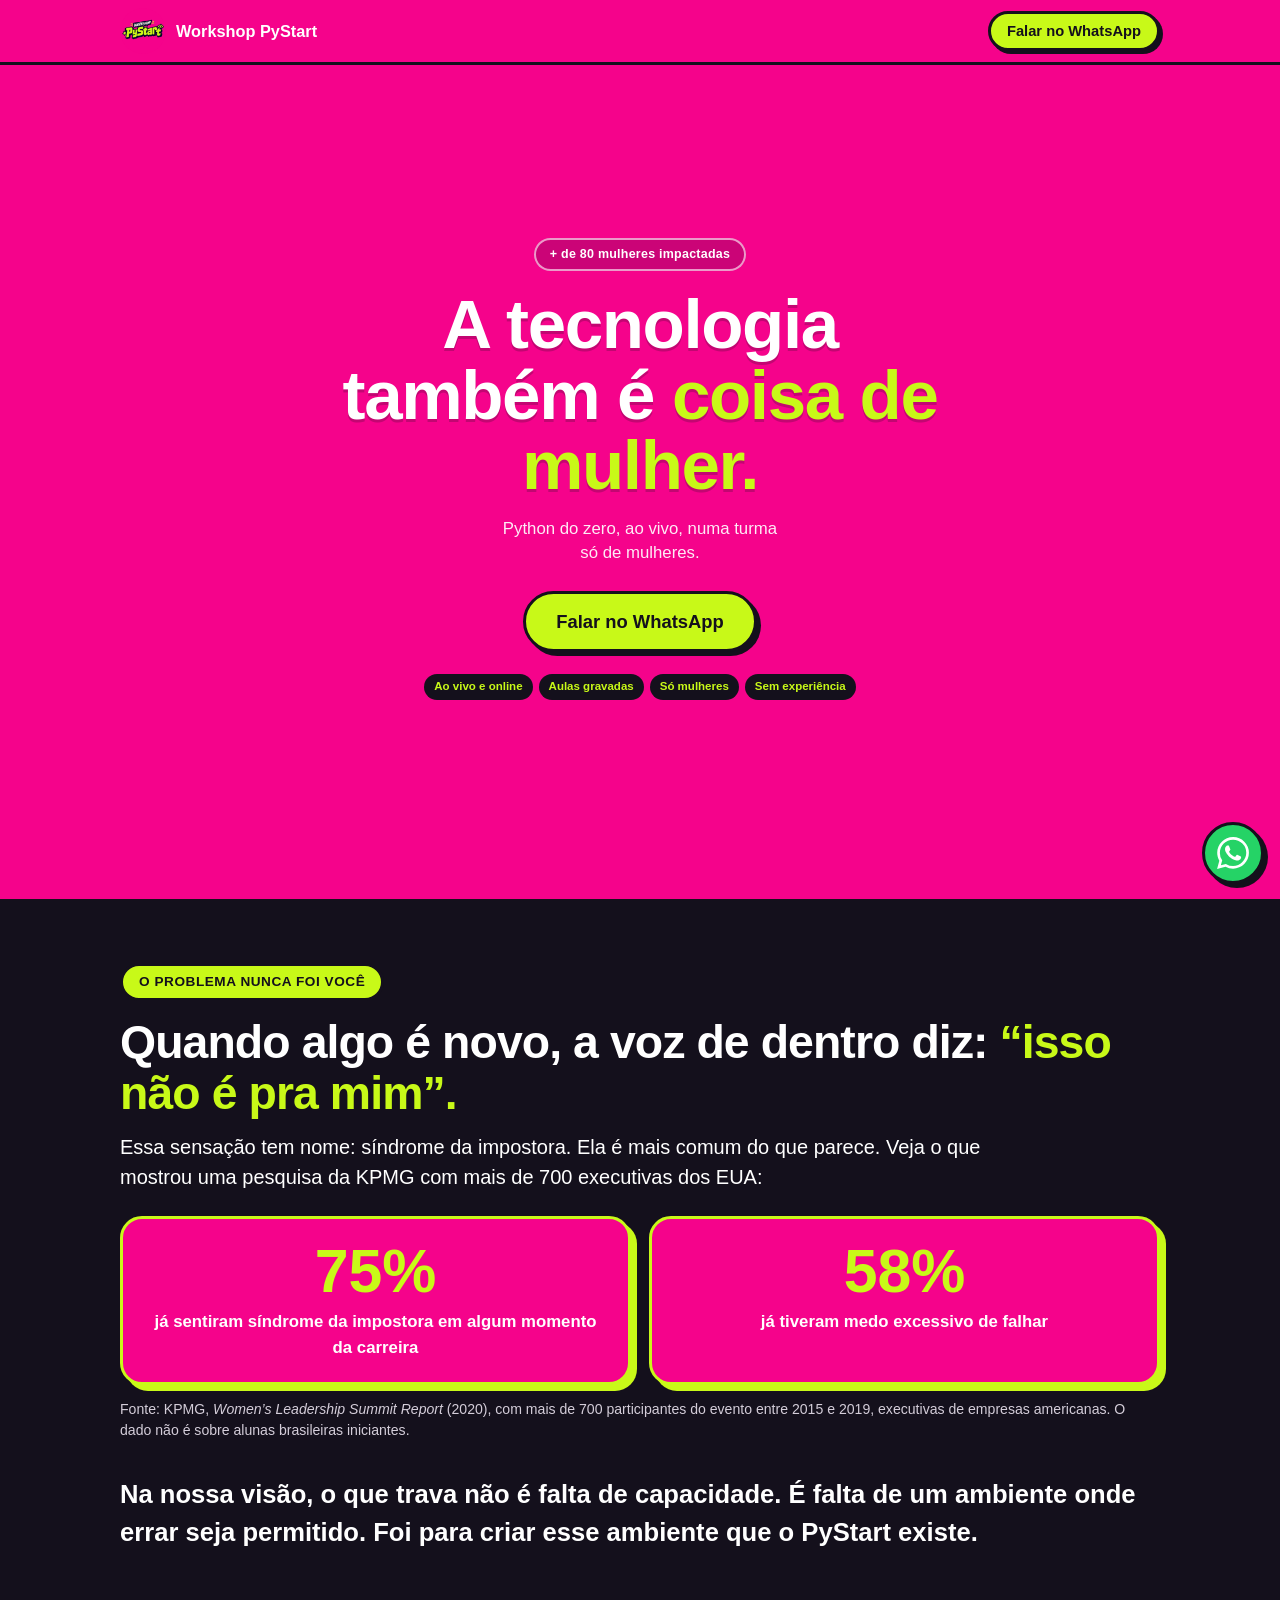
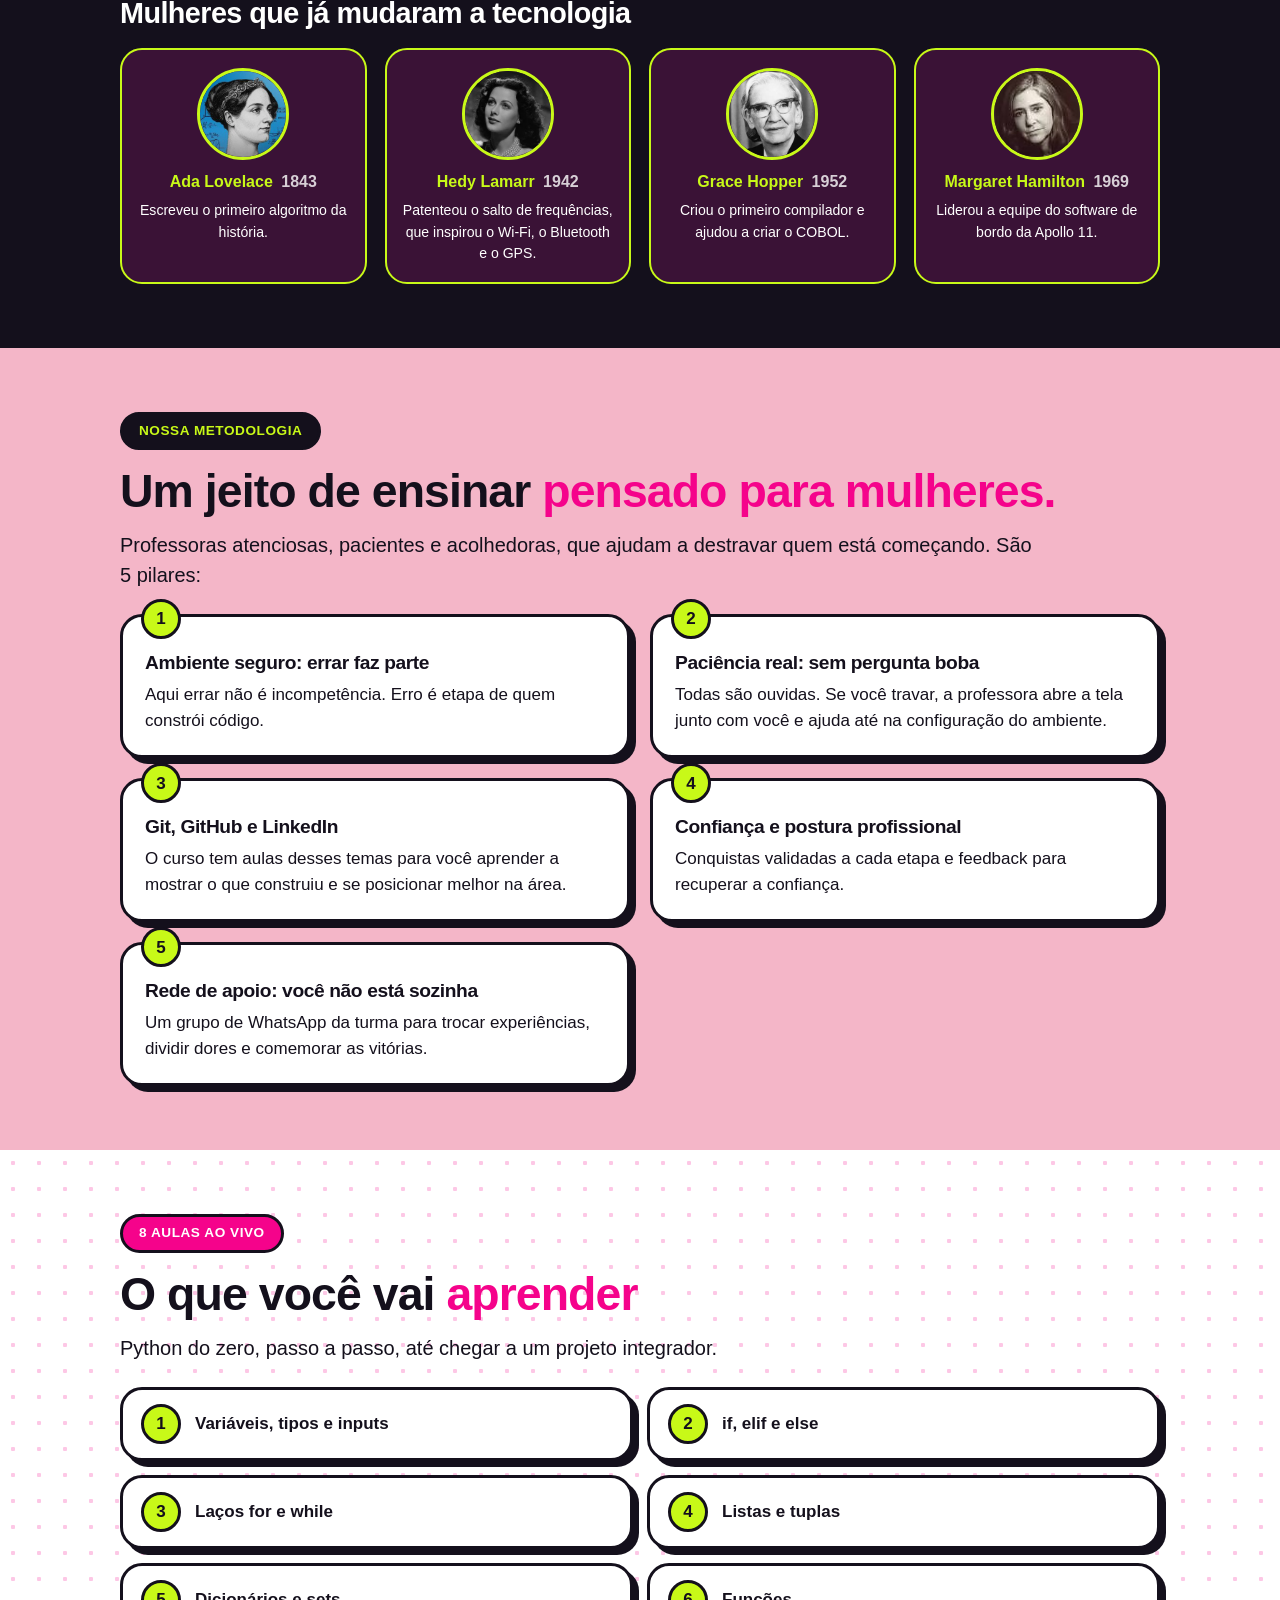
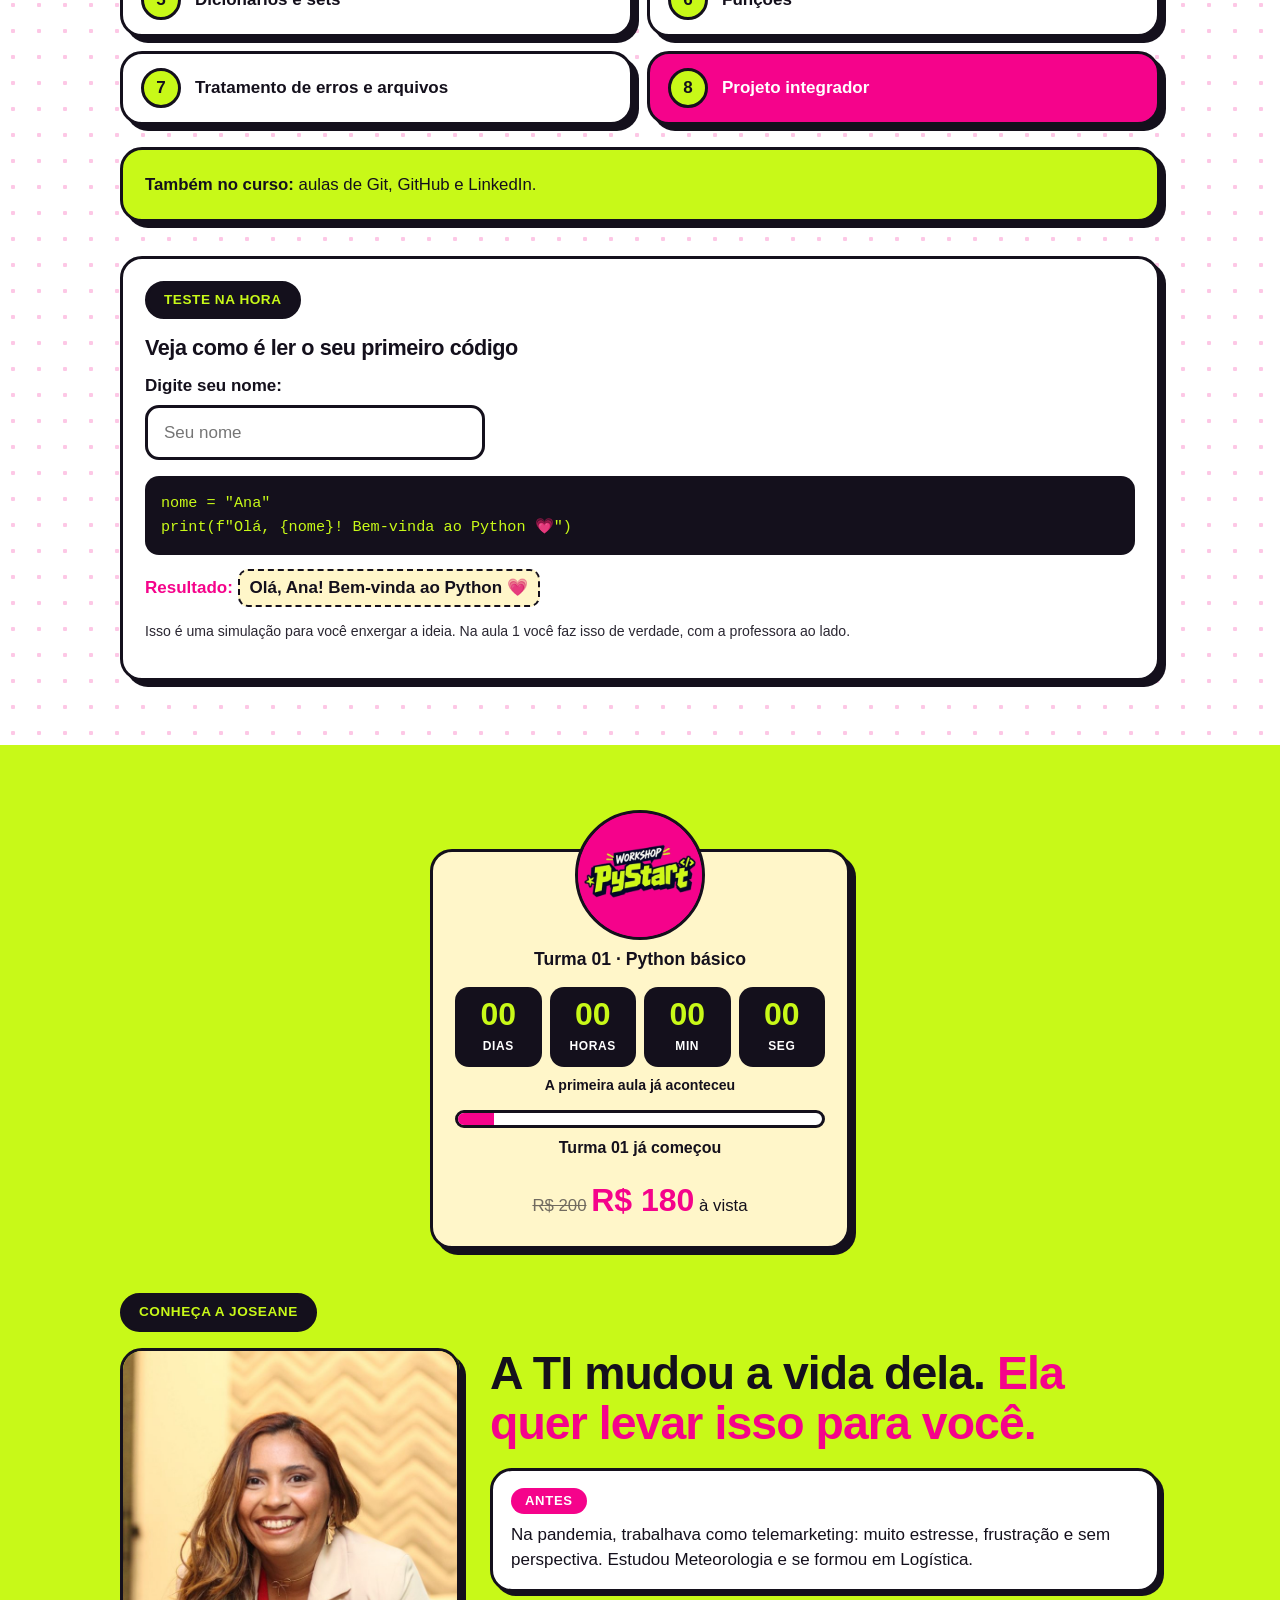
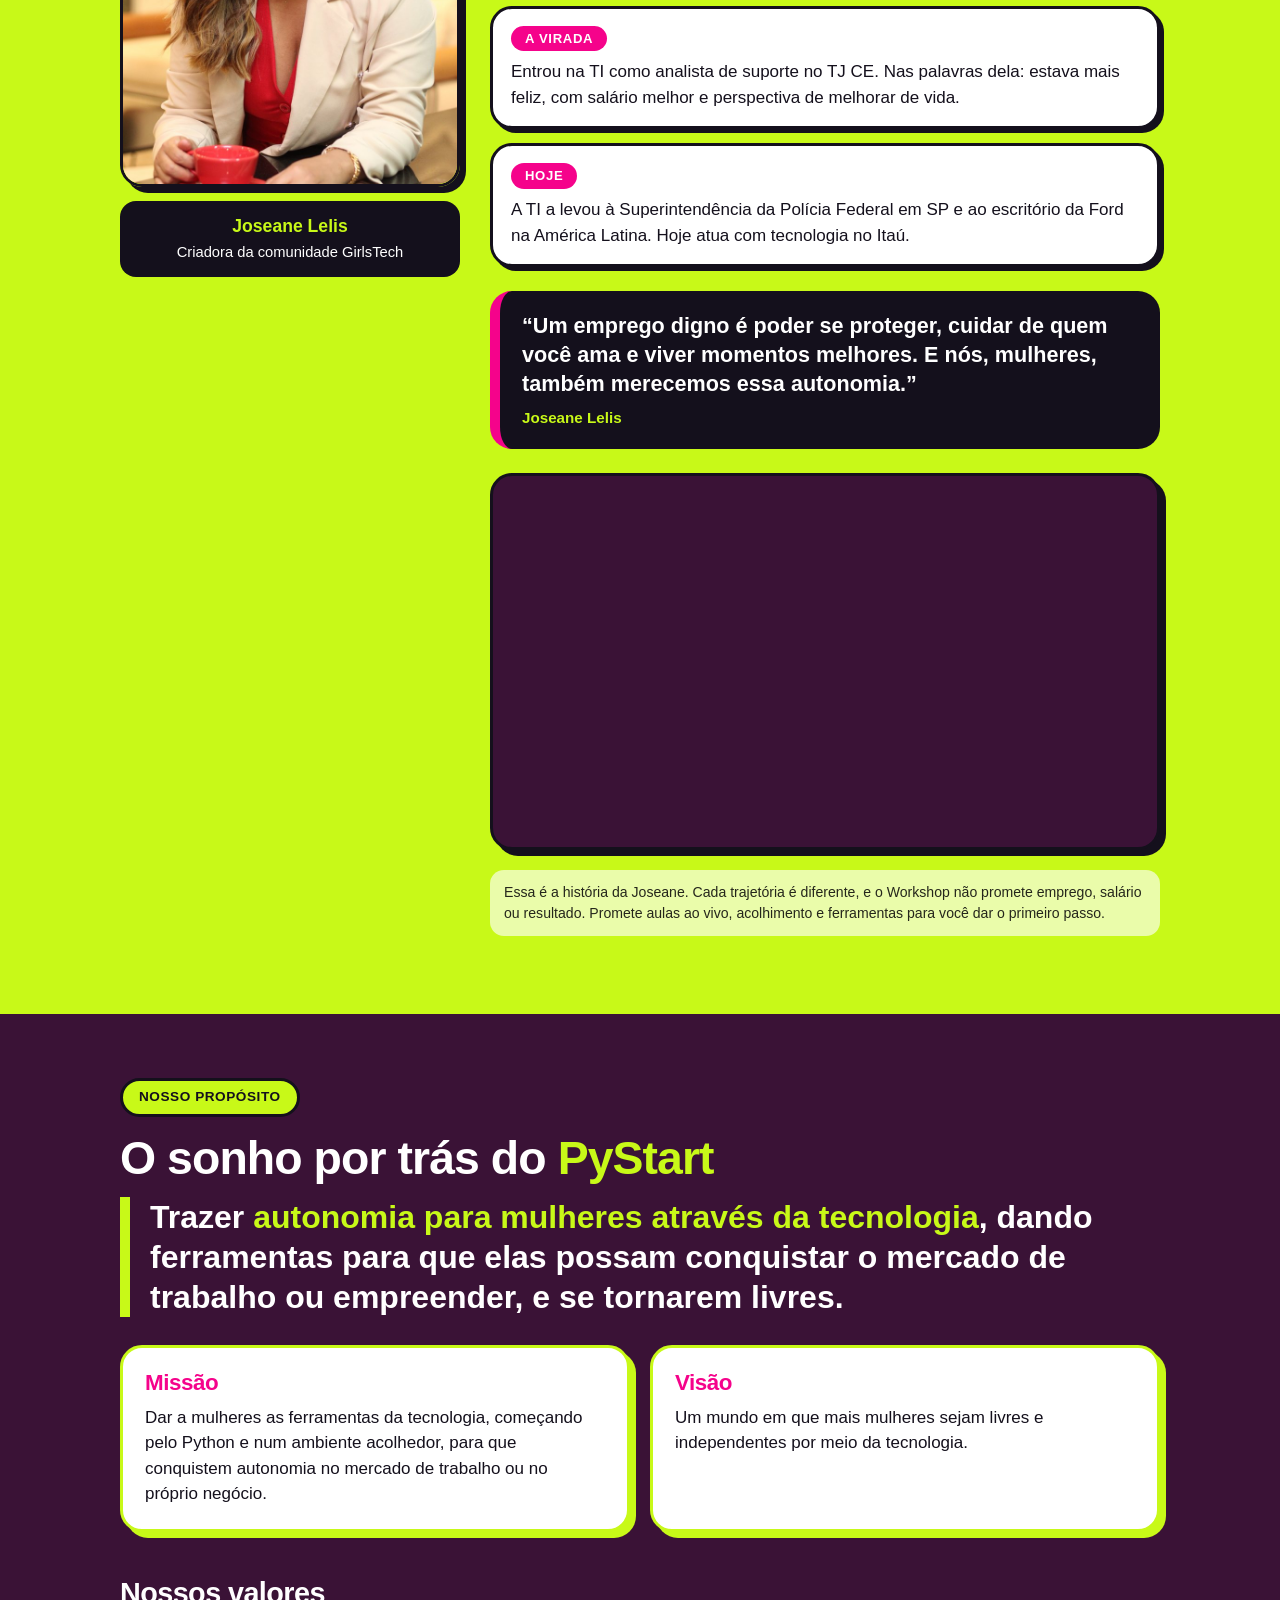
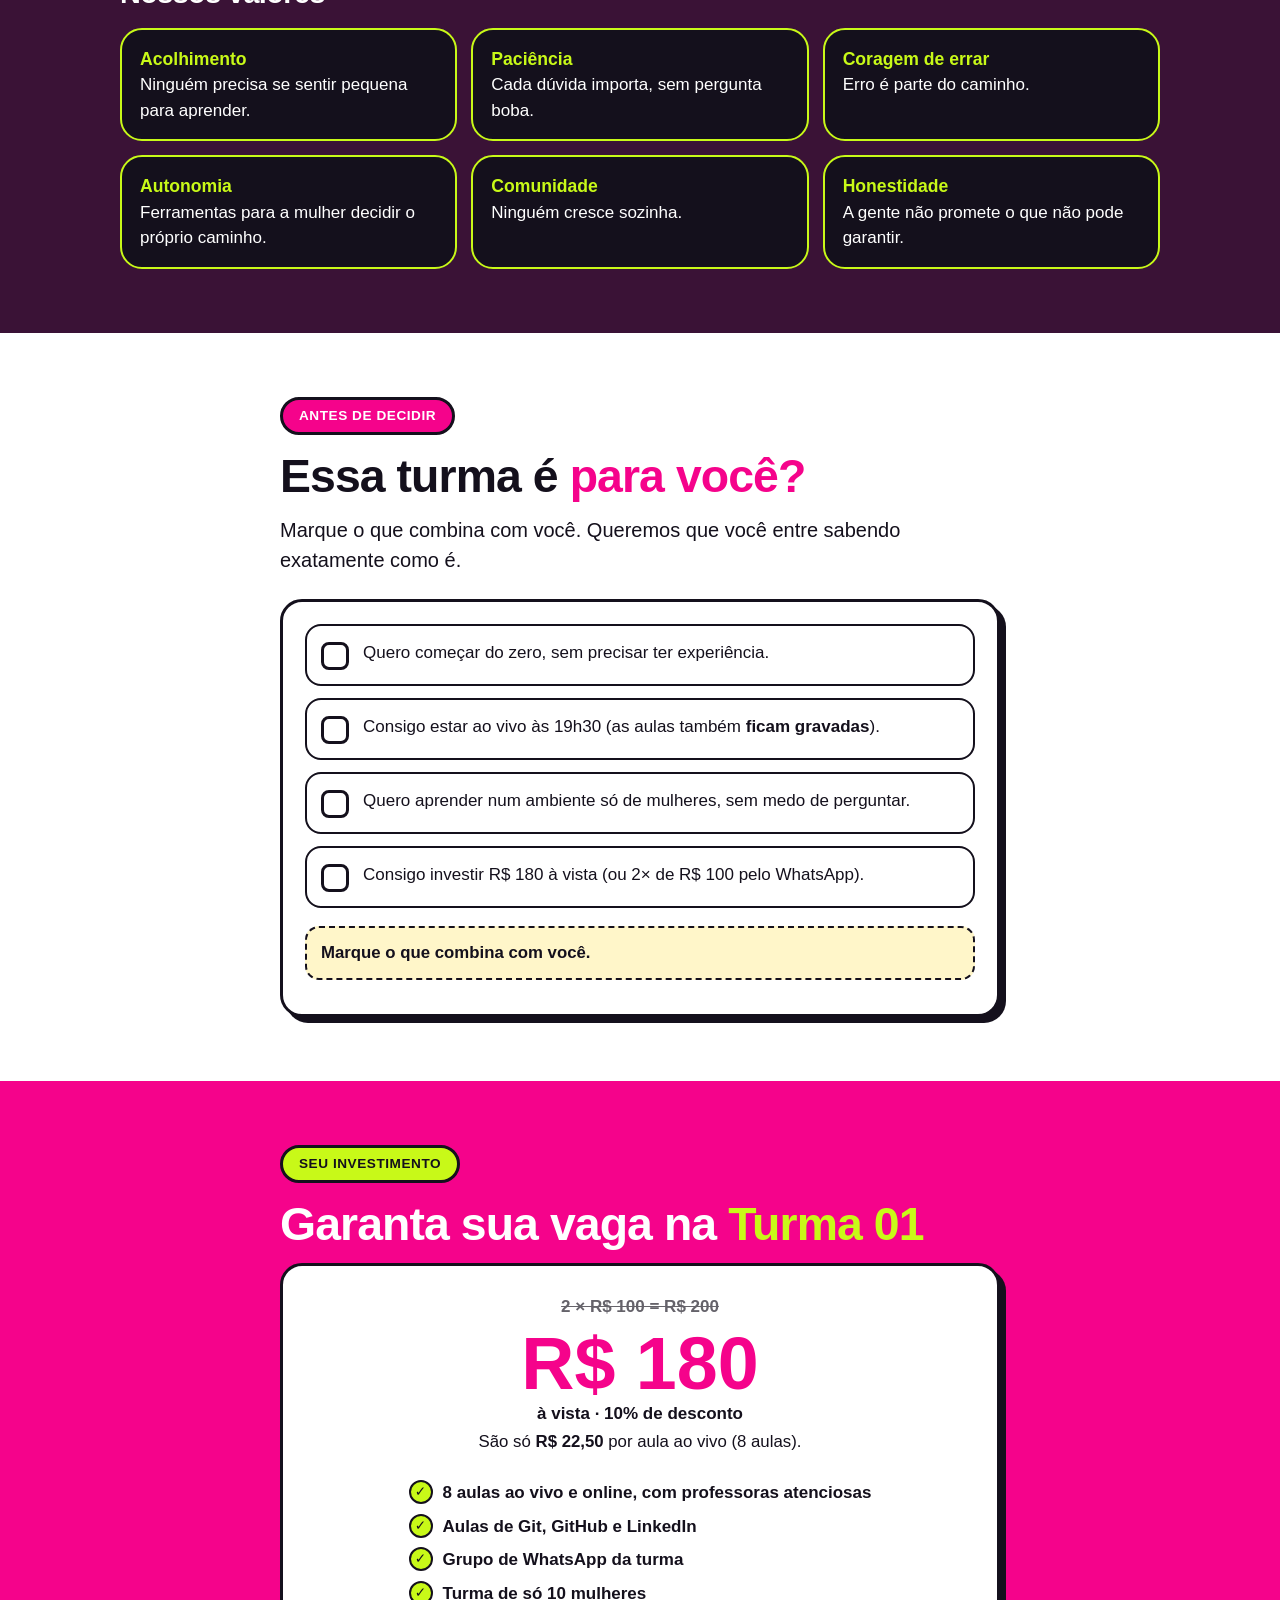
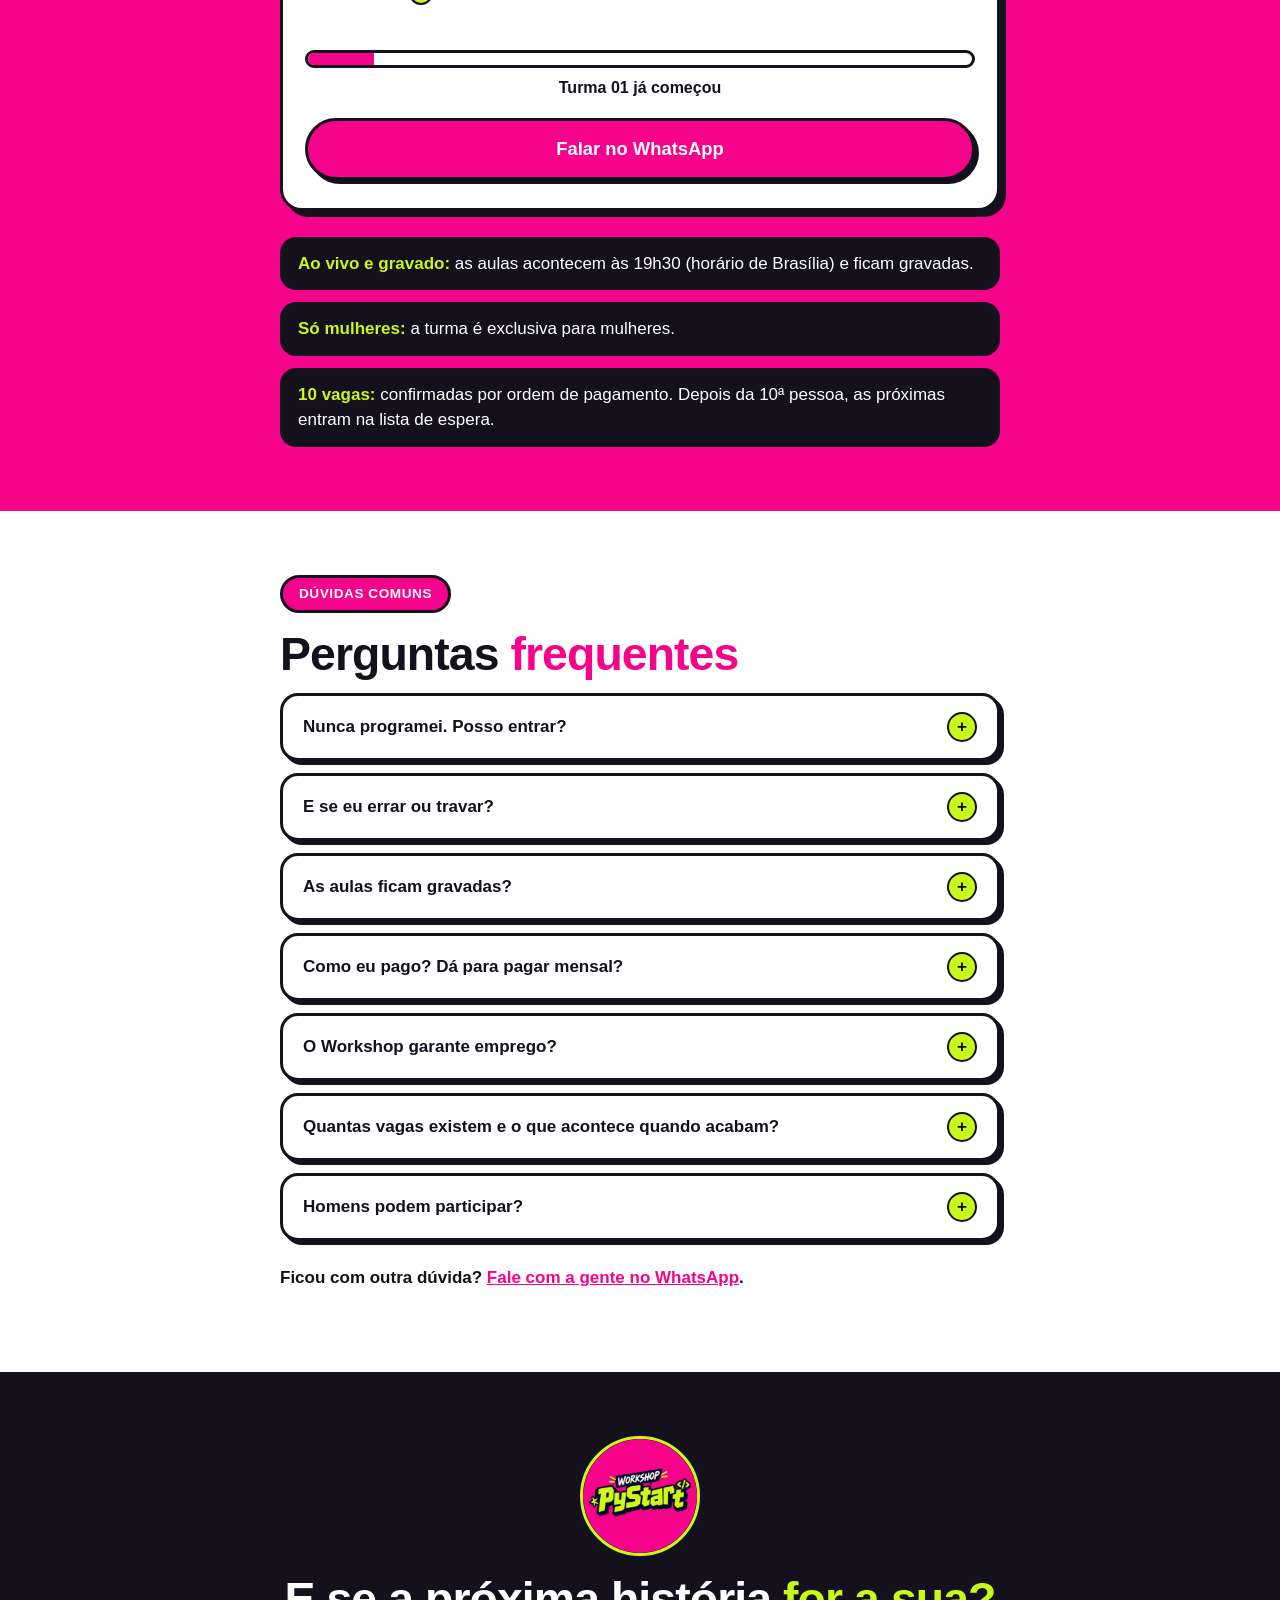
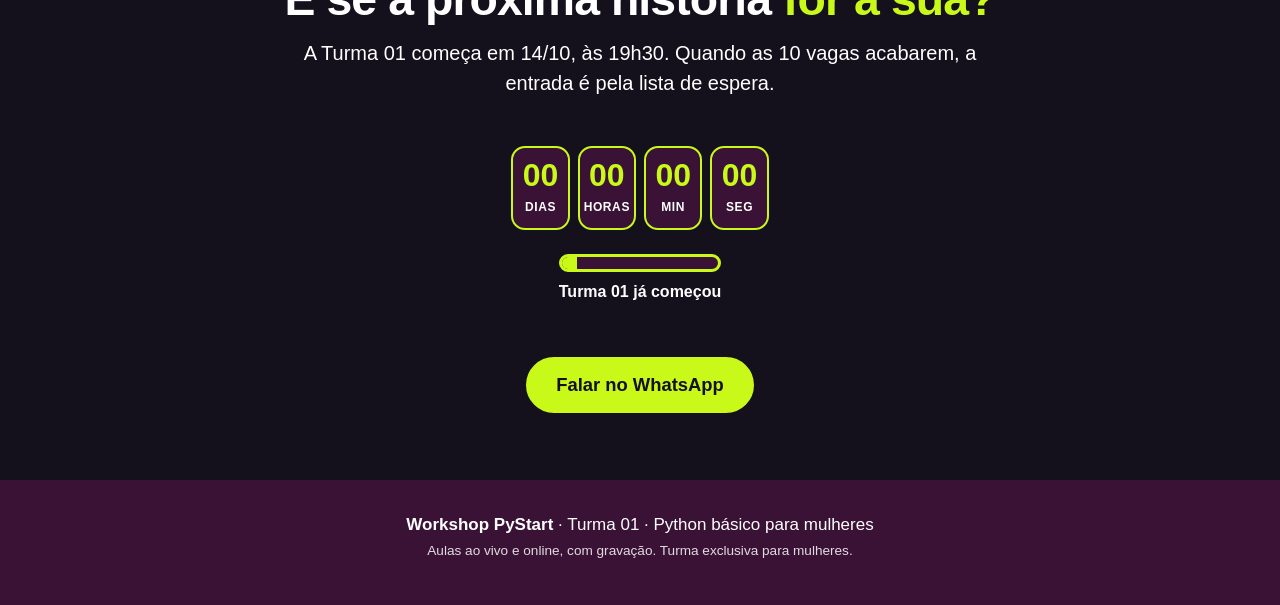
==== commit e0571650: "Hero ocupa a tela toda e cartão da turma vai para a seção da Joseane - Remove a seção de preço nova;" ====
--- a/index.html
+++ b/index.html
@@ -19,7 +19,7 @@
 <meta name="twitter:card" content="summary_large_image">
 
 <script>document.documentElement.classList.add("js");setTimeout(function(){document.documentElement.classList.add("reveal-all")},3500);</script>
-<link rel="stylesheet" href="assets/style.css">
+<link rel="stylesheet" href="assets/style.css?v=3">
 </head>
 <body data-state="open">
 <a class="skip" href="#conteudo">Pular para o conteúdo</a>
@@ -46,7 +46,7 @@
     <div class="hero__text">
       <p class="proof">+ de 80 mulheres impactadas</p>
       <h1>A tecnologia também é <span class="hl">coisa de mulher.</span></h1>
-      <p class="lead">Python do zero em 8 aulas ao vivo, numa turma de só 10 mulheres. Sem precisar saber nada antes.</p>
+      <p class="lead">Python do zero, ao vivo, numa turma só de mulheres.</p>
 
       <div class="cta-row">
         <a class="btn btn--lime btn--lg" data-pay data-when="open" href="#garanta">Garanta sua vaga</a>
@@ -62,24 +62,6 @@
         <li>Sem experiência</li>
       </ul>
     </div>
-
-    <aside class="ticket card" aria-label="Resumo da turma">
-      <img class="ticket__logo" src="assets/img/logo.png" width="130" height="130" alt="Logo Workshop PyStart">
-      <p class="ticket__title">Turma 01 · Python básico</p>
-      <p class="ticket__date">Começa 14/10 às 19h30</p>
-      <div class="countdown" data-countdown>
-        <div><b data-cd="d">--</b><span>dias</span></div>
-        <div><b data-cd="h">--</b><span>horas</span></div>
-        <div><b data-cd="m">--</b><span>min</span></div>
-        <div><b data-cd="s">--</b><span>seg</span></div>
-      </div>
-      <p class="countdown__note" data-cd-note>para a primeira aula (14/10, 19h30)</p>
-
-      <div class="seats" data-seats>
-        <div class="seats__bar" role="img" aria-label="Ocupação das vagas"><i data-seats-fill></i></div>
-        <p class="seats__txt" data-seats-text>—</p>
-      </div>
-    </aside>
   </div>
 </section>
 
@@ -163,36 +145,28 @@
   </div>
 </section>
 
-<!-- ============ PREÇO (antes da biografia) ============ -->
-<section class="sec sec--pink" id="preco">
-  <div class="wrap wrap--narrow">
-    <div class="offer card card--white reveal">
-      <p class="pill pill--ink">Turma 01 · Python básico</p>
-      <p class="offer__old">De <s>R$ 200</s></p>
-      <p class="offer__now"><span>por</span> <b>R$ 180</b> <span>à vista</span></p>
-      <p class="offer__save">10% de desconto · ou 2× de R$ 100</p>
-
-      <ul class="benefits">
-        <li>8 aulas ao vivo e online</li>
-        <li>Aulas gravadas para rever quando quiser</li>
-        <li>Professoras atenciosas e pacientes</li>
-        <li>Aulas de Git, GitHub e LinkedIn</li>
-        <li>Projeto integrador no final</li>
-        <li>Grupo de WhatsApp da turma</li>
-        <li>Turma de só 10 mulheres</li>
-        <li>Não precisa ter experiência</li>
-      </ul>
-
-      <a class="btn btn--pink btn--lg btn--block" data-pay data-when="open" href="#garanta">Garanta sua vaga</a>
-      <a class="btn btn--pink btn--lg btn--block" data-wa="espera" data-when="full" href="#garanta">Entrar na lista de espera</a>
-      <a class="btn btn--pink btn--lg btn--block" data-wa="geral" data-when="closed" href="#garanta">Falar no WhatsApp</a>
-    </div>
-  </div>
-</section>
-
 <!-- ============ JOSEANE ============ -->
 <section class="sec sec--lime" id="joseane">
   <div class="wrap">
+    <aside class="ticket card jo__ticket reveal" aria-label="Resumo da turma">
+      <img class="ticket__logo" src="assets/img/logo.png" width="130" height="130" alt="Logo Workshop PyStart" loading="lazy">
+      <p class="ticket__title">Turma 01 · Python básico</p>
+      <div class="countdown" data-countdown>
+        <div><b data-cd="d">--</b><span>dias</span></div>
+        <div><b data-cd="h">--</b><span>horas</span></div>
+        <div><b data-cd="m">--</b><span>min</span></div>
+        <div><b data-cd="s">--</b><span>seg</span></div>
+      </div>
+      <p class="countdown__note" data-cd-note>para a primeira aula (14/10, 19h30)</p>
+
+      <div class="seats" data-seats>
+        <div class="seats__bar" role="img" aria-label="Ocupação das vagas"><i data-seats-fill></i></div>
+        <p class="seats__txt" data-seats-text>—</p>
+      </div>
+
+      <p class="ticket__price"><s>R$ 200</s> <b>R$ 180</b> <span>à vista</span></p>
+    </aside>
+
     <p class="pill pill--ink reveal">Conheça a Joseane</p>
     <div class="jo">
       <figure class="jo__photo reveal">
@@ -392,6 +366,6 @@
 </a>
 
 <script src="config.js"></script>
-<script src="assets/app.js"></script>
+<script src="assets/app.js?v=3"></script>
 </body>
 </html>
--- a/assets/style.css
+++ b/assets/style.css
@@ -68,21 +68,25 @@
 /* ---------- hero ---------- */
 .hero{background:var(--pink);color:#fff;padding:34px 0 64px;position:relative;overflow:hidden}
 .hero::before{content:"";position:absolute;inset:auto -20% -55% -20%;height:70%;background:var(--soft);border-radius:50%;opacity:.0}
-.hero__grid{display:grid;gap:64px;justify-items:center}
+.hero{min-height:calc(100vh - 66px);min-height:calc(100svh - 66px);display:flex;align-items:center}
+.hero__grid{display:flex;justify-content:center}
 .hero__text{display:flex;flex-direction:column;align-items:center;text-align:center;width:100%}
-.proof{display:inline-block;margin:0 0 14px;padding:4px 12px;border:2px solid rgba(255,255,255,.55);border-radius:999px;font-size:.78rem;font-weight:800;letter-spacing:.03em}
+.proof{display:inline-block;margin:0 0 18px;padding:5px 14px;background:rgba(20,16,28,.18);border:2px solid rgba(255,255,255,.6);border-radius:999px;font-size:.78rem;font-weight:800;letter-spacing:.02em;color:#fff}
 .hero h1{margin:0;width:100%;max-width:92%;font-size:clamp(2.6rem,12vw,4.6rem);line-height:1.02;text-shadow:0 3px 0 rgba(20,16,28,.22)}
-.hero .lead{max-width:34ch;font-size:clamp(1rem,2.8vw,1.15rem);font-weight:500;line-height:1.45;margin:18px auto 0;opacity:.95}
-.chips{display:flex;flex-wrap:wrap;justify-content:center;gap:8px;list-style:none;margin:22px 0 0;padding:0}
-.chips li{background:var(--ink);color:var(--lime);border-radius:999px;padding:5px 12px;font-weight:800;font-size:.8rem}
+.hero .lead{max-width:30ch;font-size:clamp(.95rem,2.6vw,1.05rem);font-weight:500;line-height:1.45;margin:16px auto 0;opacity:.92}
+.chips{display:flex;flex-wrap:wrap;justify-content:center;gap:6px;list-style:none;margin:22px 0 0;padding:0}
+.chips li{background:var(--ink);color:var(--lime);border-radius:999px;padding:4px 10px;font-weight:800;font-size:.72rem}
 .cta-row{display:flex;flex-wrap:wrap;justify-content:center;gap:14px;margin-top:26px}
 .hero .cta-row{width:100%}
 .cta-row--center{justify-content:center}
 
 .ticket{text-align:center;color:var(--ink);transform:rotate(-1.5deg);max-width:420px;margin:0 auto;width:100%;background:var(--cream)}
 .ticket__logo{margin:-64px auto 6px;border-radius:50%;border:var(--bw) solid var(--ink);background:var(--pink)}
-.ticket__title{font-weight:900;margin:6px 0 2px;font-size:1.1rem}
-.ticket__date{margin:0 0 14px;font-weight:700;font-size:.92rem}
+.ticket__title{font-weight:900;margin:6px 0 14px;font-size:1.1rem}
+.ticket__price{margin:16px 0 0;font-size:1.05rem}
+.ticket__price s{opacity:.6}
+.ticket__price b{font-size:2rem;color:var(--pink);font-weight:900}
+.jo__ticket{margin:40px auto 44px}
 .countdown{display:grid;grid-template-columns:repeat(4,1fr);gap:8px}
 .countdown div{background:var(--ink);color:#fff;border-radius:14px;padding:10px 4px}
 .countdown b{display:block;font-size:clamp(1.5rem,6vw,2rem);color:var(--lime);font-variant-numeric:tabular-nums;line-height:1.1}
@@ -198,19 +202,6 @@
 .ticklist li::before{content:"✓";position:absolute;left:0;top:0;width:24px;height:24px;border-radius:50%;background:var(--lime);border:2px solid var(--ink);display:grid;place-items:center;font-size:.85rem;font-weight:900}
 .price .btn--block{margin-top:6px}
 
-/* oferta (antes da biografia) */
-.offer{color:var(--ink);text-align:center;padding:30px 22px}
-.offer .pill{margin-bottom:18px}
-.offer__old{margin:0;font-size:1.25rem;font-weight:700}
-.offer__old s{color:#E10600;font-weight:900;text-decoration-thickness:3px}
-.offer__now{margin:2px 0 4px;line-height:1;display:flex;flex-wrap:wrap;align-items:baseline;justify-content:center;gap:8px}
-.offer__now b{font-size:clamp(3.6rem,15vw,5.6rem);color:var(--pink);font-weight:900;letter-spacing:-.03em}
-.offer__now span{font-weight:800;font-size:1.05rem}
-.offer__save{margin:8px 0 22px;font-weight:700;font-size:.95rem}
-.benefits{list-style:none;padding:0;margin:0 auto 24px;text-align:left;display:grid;gap:10px;max-width:420px}
-.benefits li{position:relative;padding-left:34px;font-size:1rem;font-weight:700;line-height:1.35}
-.benefits li::before{content:"✓";position:absolute;left:0;top:-1px;width:24px;height:24px;border-radius:50%;background:var(--lime);border:2px solid var(--ink);display:grid;place-items:center;font-size:.85rem;font-weight:900}
-.offer .btn--block{margin-top:6px}
 .price__fine{margin:12px 0 0}
 .monthly{margin-top:22px;padding-top:18px;border-top:2px dashed var(--ink)}
 .monthly p{margin:0 0 12px}
@@ -272,7 +263,6 @@
   .qualifier__cta{display:flex;flex-wrap:wrap}
   .jo{grid-template-columns:340px 1fr;align-items:start}
   .hero h1{max-width:60%;font-size:clamp(2.8rem,6.6vw,4.8rem)}
-  .benefits{grid-template-columns:1fr 1fr;max-width:none;column-gap:22px}
 }
 @media (min-width:900px){
   .hero{padding:64px 0 90px}
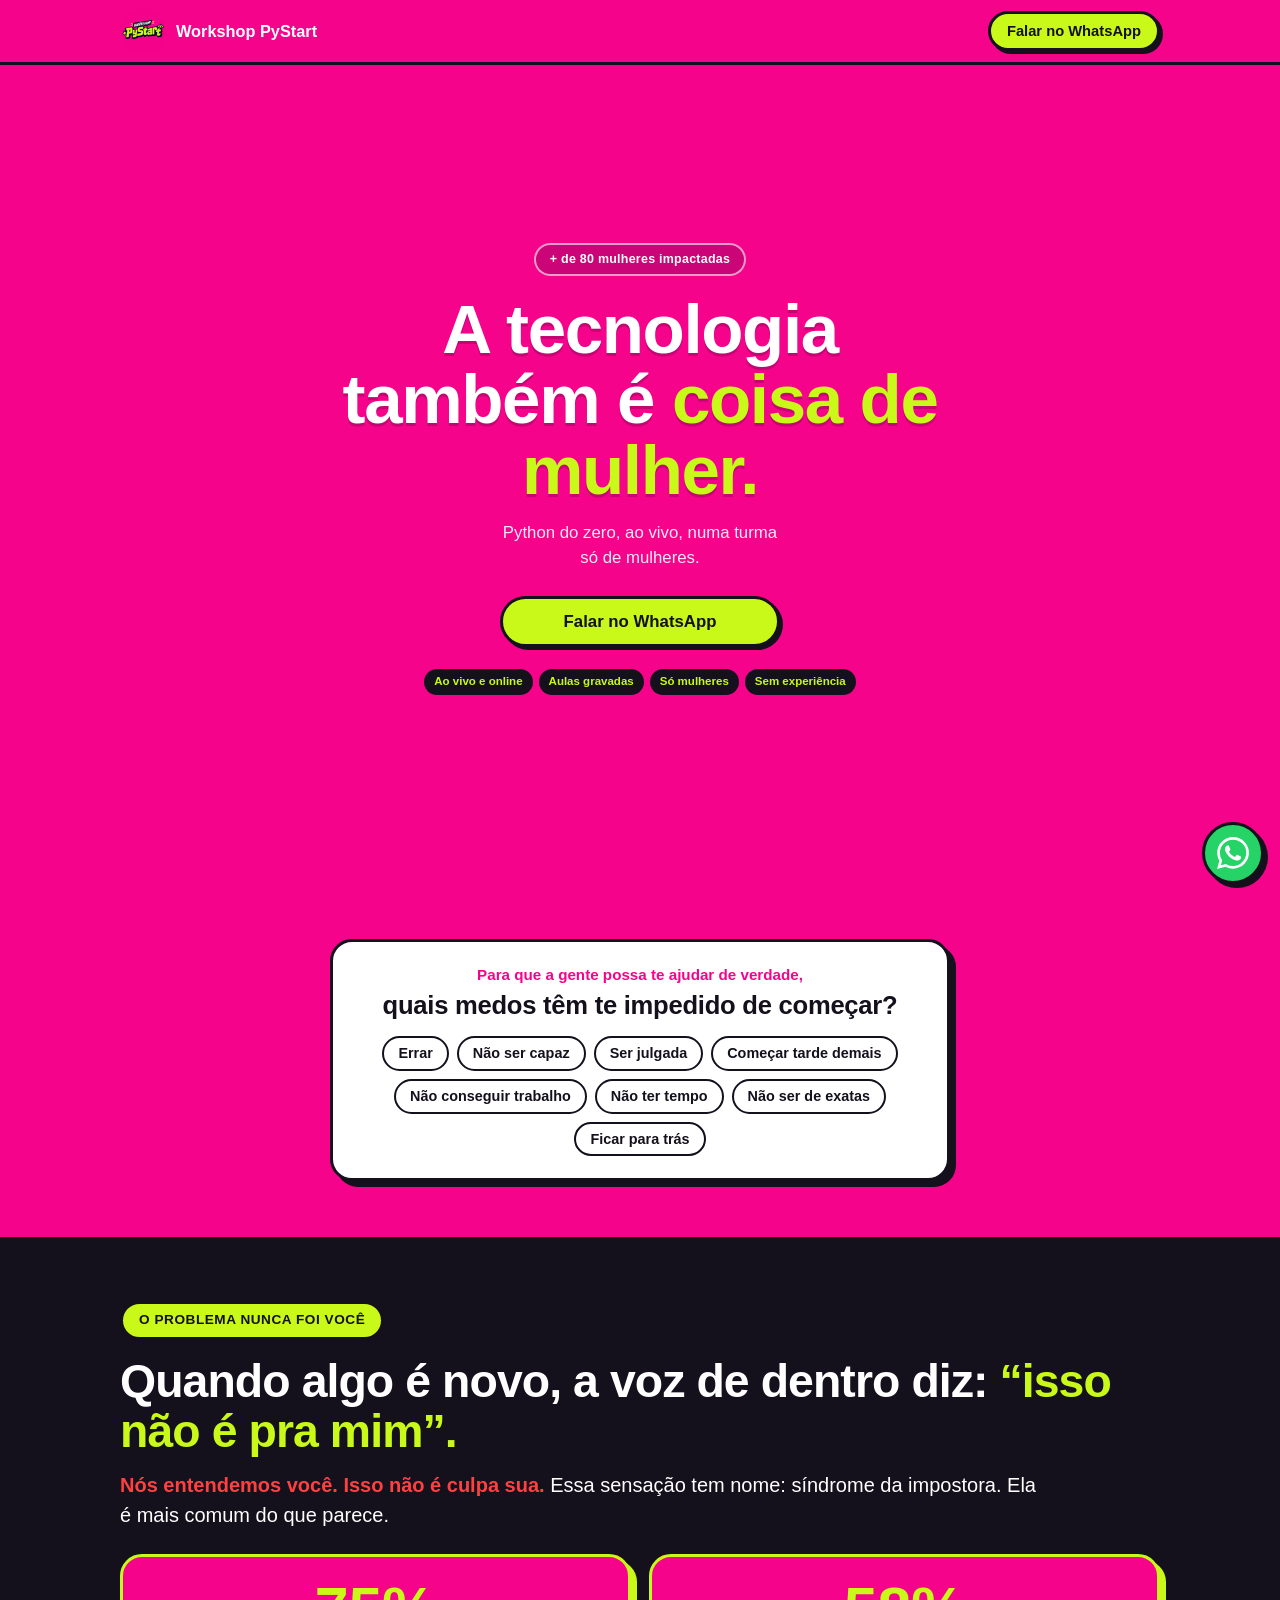
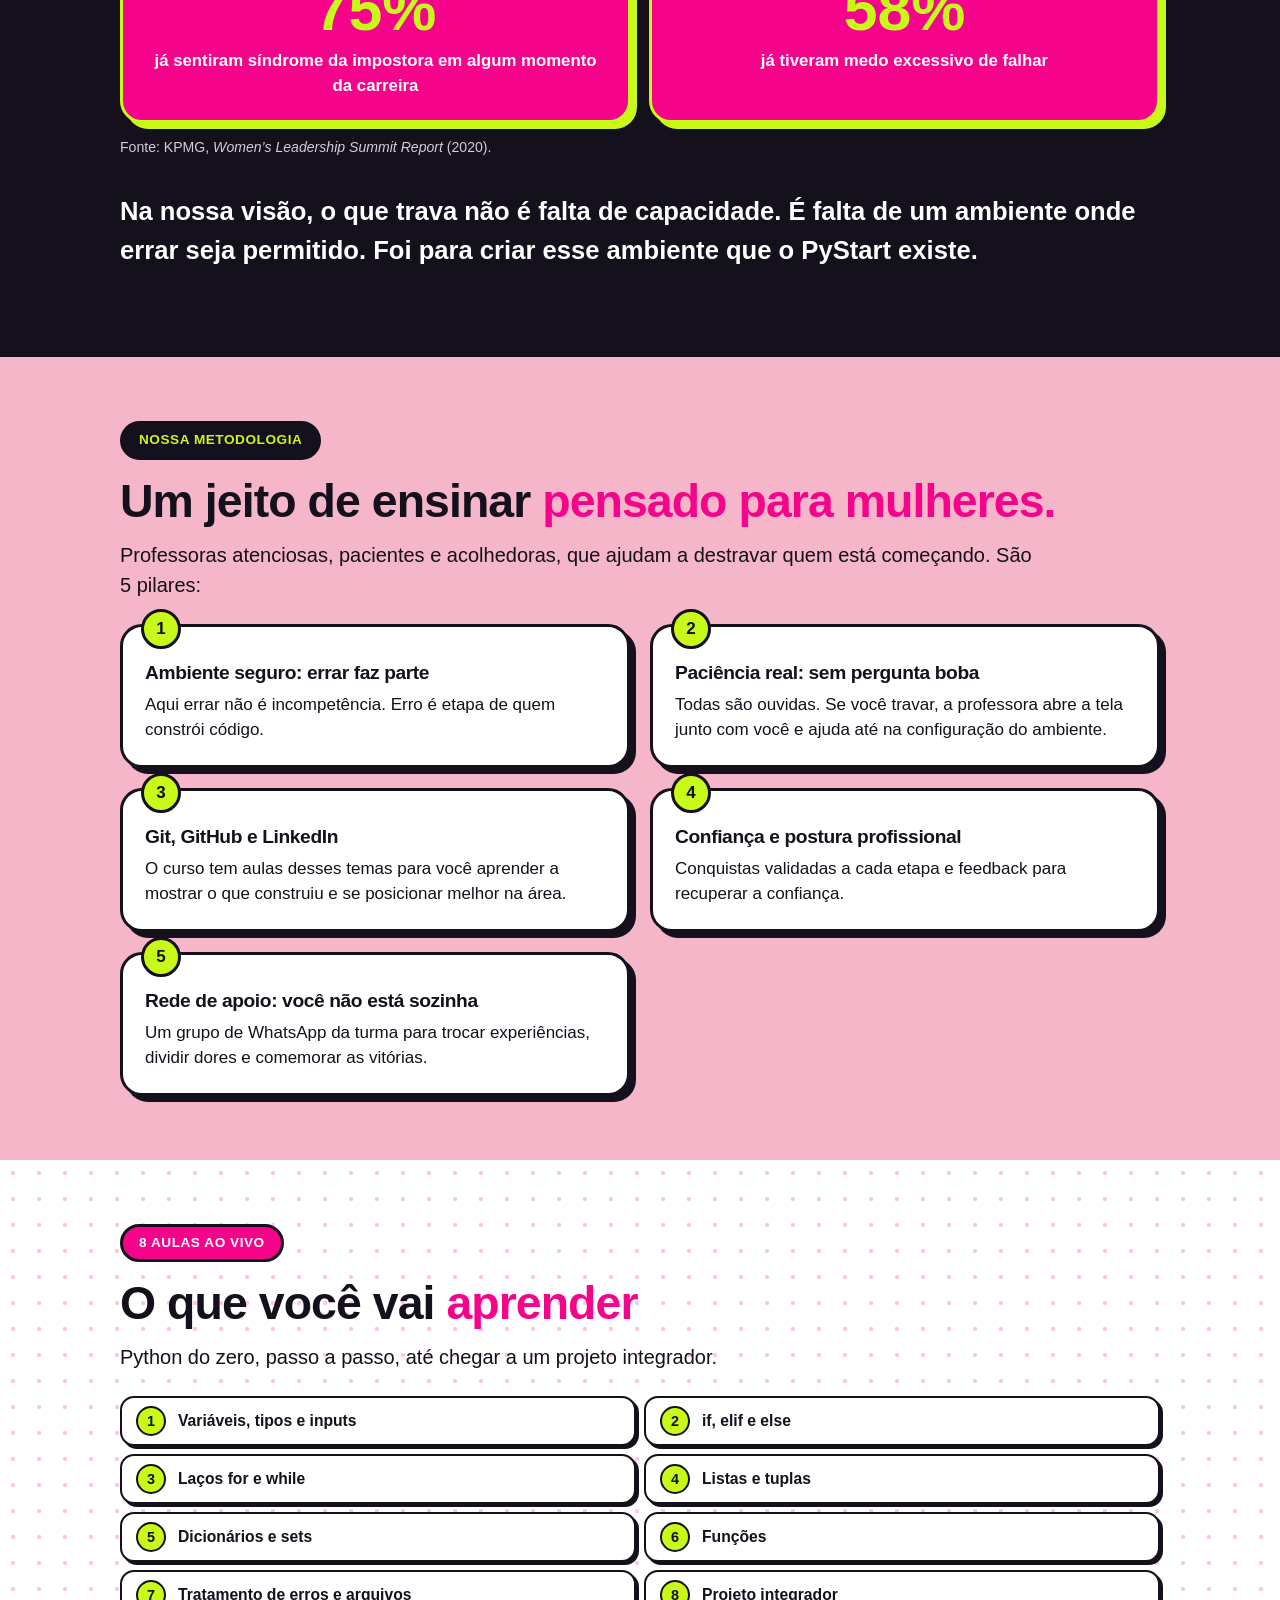
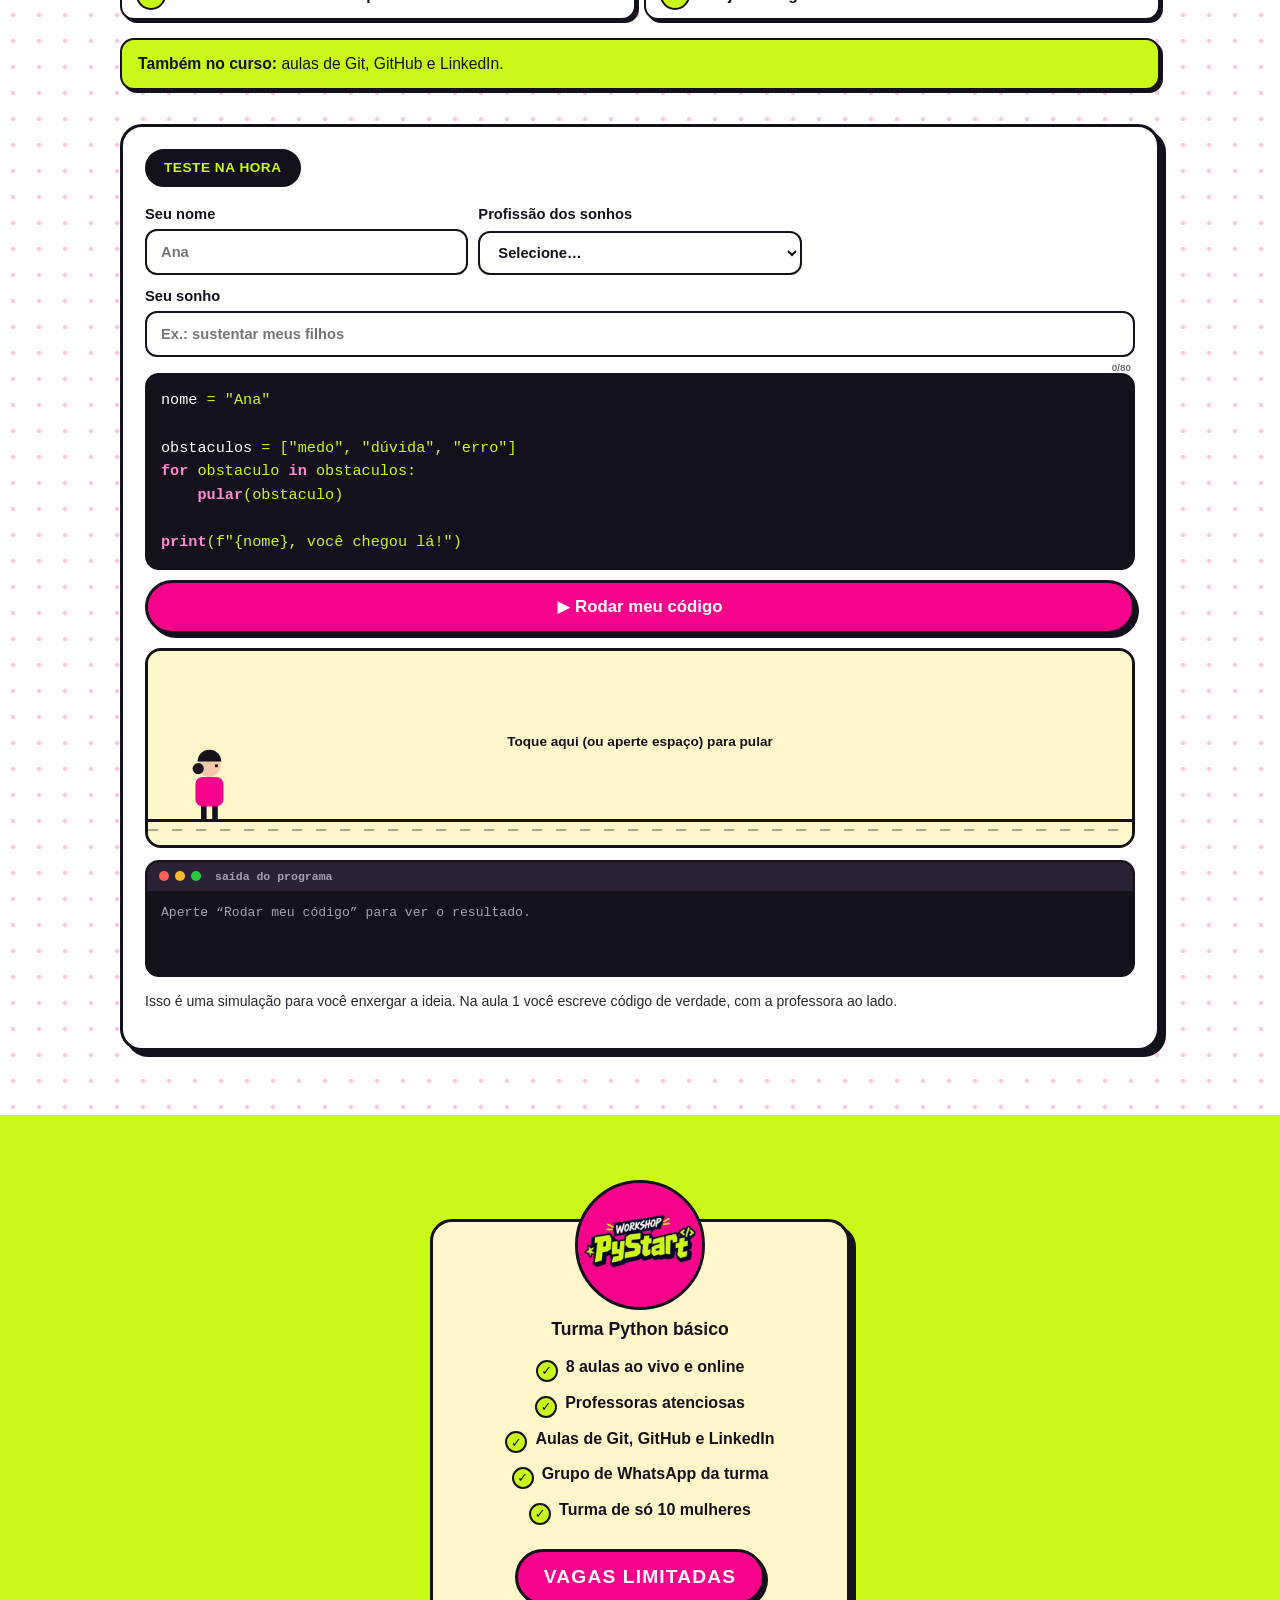
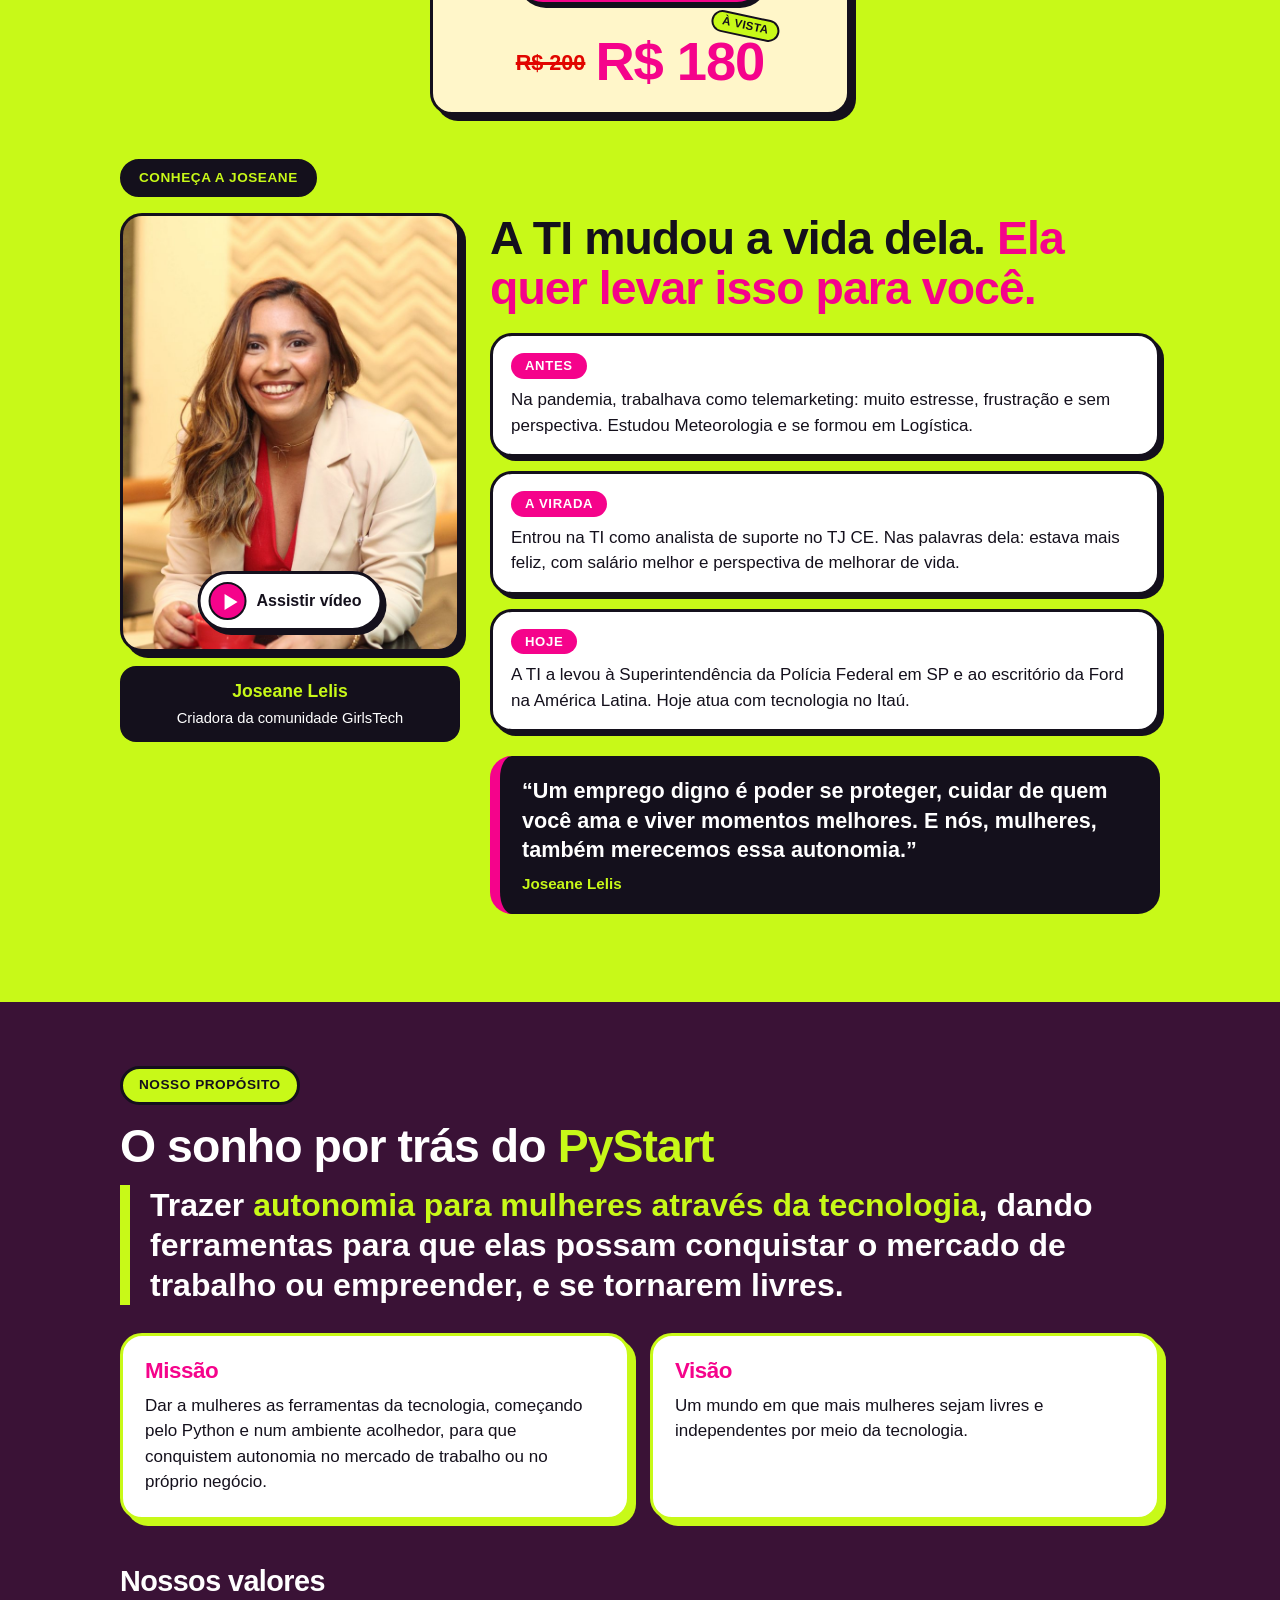
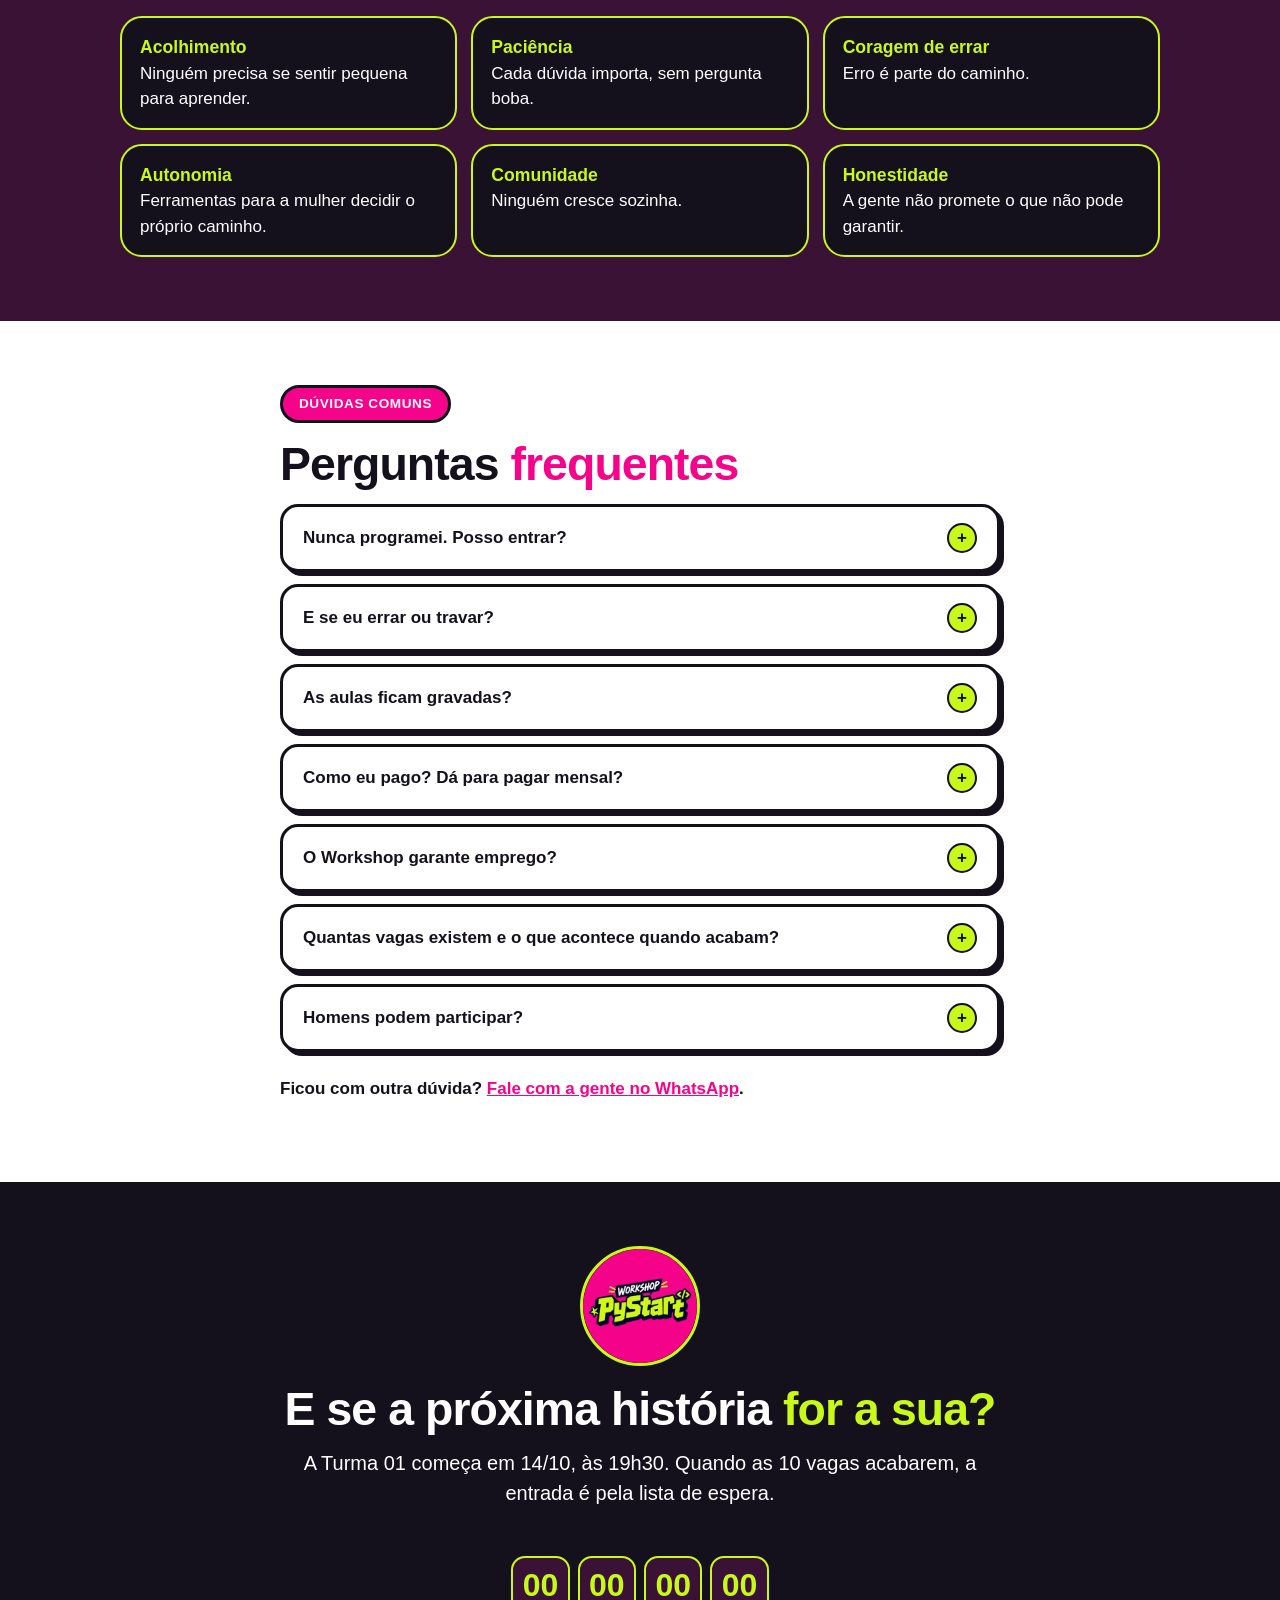
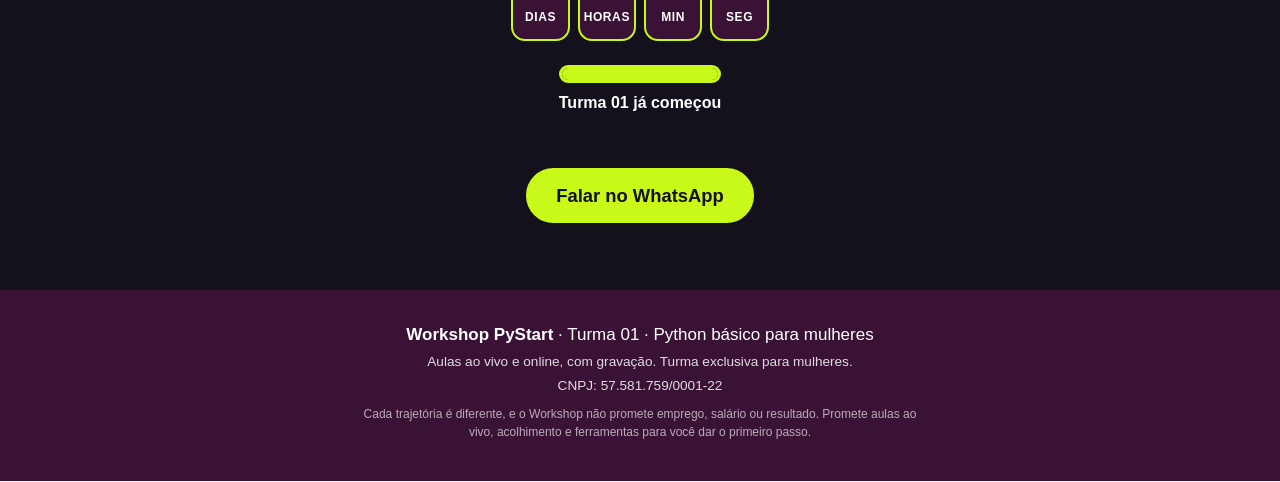
==== commit 7979e3da: "Medos personalizados, minijogo, vídeo em modo cinema e ajustes de conversão - Bloco "quais medos têm" ====
--- a/index.html
+++ b/index.html
@@ -18,8 +18,8 @@
 <meta property="og:image" content="https://SEU-USUARIO.github.io/SEU-REPOSITORIO/assets/img/og.jpg">
 <meta name="twitter:card" content="summary_large_image">
 
-<script>document.documentElement.classList.add("js");setTimeout(function(){document.documentElement.classList.add("reveal-all")},3500);</script>
-<link rel="stylesheet" href="assets/style.css?v=3">
+<script>document.documentElement.classList.add("js");if(!location.hash&&(window.scrollY||0)<10)document.documentElement.classList.add("pre-scroll");setTimeout(function(){document.documentElement.classList.add("reveal-all")},3500);</script>
+<link rel="stylesheet" href="assets/style.css?v=35">
 </head>
 <body data-state="open">
 <a class="skip" href="#conteudo">Pular para o conteúdo</a>
@@ -65,12 +65,31 @@
   </div>
 </section>
 
+<!-- ============ QUAL O SEU MAIOR MEDO? ============ -->
+<section class="fears" id="medos">
+  <div class="wrap">
+    <div class="fears__box card reveal">
+      <p class="fears__pre">Para que a gente possa te ajudar de verdade,</p>
+      <p class="fears__q">quais medos têm te impedido de começar?</p>
+      <div class="pick" id="fears">
+        <label><input type="checkbox" value="errar"><span>Errar</span></label>
+        <label><input type="checkbox" value="não ser capaz"><span>Não ser capaz</span></label>
+        <label><input type="checkbox" value="ser julgada"><span>Ser julgada</span></label>
+        <label><input type="checkbox" value="começar tarde demais"><span>Começar tarde demais</span></label>
+        <label><input type="checkbox" value="não conseguir trabalho"><span>Não conseguir trabalho</span></label>
+        <label><input type="checkbox" value="não ter tempo"><span>Não ter tempo</span></label>
+        <label><input type="checkbox" value="não ser de exatas"><span>Não ser de exatas</span></label>
+        <label><input type="checkbox" value="ficar para trás"><span>Ficar para trás</span></label>
+      </div>    </div>
+  </div>
+</section>
+
 <!-- ============ PROBLEMA ============ -->
 <section class="sec sec--ink" id="problema">
   <div class="wrap">
     <p class="pill pill--lime reveal">O problema nunca foi você</p>
     <h2 class="reveal">Quando algo é novo, a voz de dentro diz: <span class="hl-lime">“isso não é pra mim”.</span></h2>
-    <p class="sec__lead reveal">Essa sensação tem nome: síndrome da impostora. Ela é mais comum do que parece. Veja o que mostrou uma pesquisa da KPMG com mais de 700 executivas dos EUA:</p>
+    <p class="sec__lead reveal"><strong class="hl-red">Nós entendemos você. Isso não é culpa sua.</strong> Essa sensação tem nome: síndrome da impostora. Ela é mais comum do que parece.</p>
 
     <div class="stats">
       <div class="stat card card--pink reveal">
@@ -82,17 +101,9 @@
         <p>já tiveram medo excessivo de falhar</p>
       </div>
     </div>
-    <p class="source">Fonte: KPMG, <em>Women’s Leadership Summit Report</em> (2020), com mais de 700 participantes do evento entre 2015 e 2019, executivas de empresas americanas. O dado não é sobre alunas brasileiras iniciantes.</p>
+    <p class="source">Fonte: KPMG, <em>Women’s Leadership Summit Report</em> (2020).</p>
 
     <p class="sec__lead sec__lead--big reveal">Na nossa visão, o que trava <strong>não é falta de capacidade</strong>. É falta de um ambiente onde errar seja permitido. Foi para criar esse ambiente que o PyStart existe.</p>
-
-    <h3 class="sub reveal">Mulheres que já mudaram a tecnologia</h3>
-    <ul class="pioneers">
-      <li class="reveal"><img src="assets/img/ada.jpg" width="120" height="120" alt="Retrato de Ada Lovelace" loading="lazy"><b>Ada Lovelace <em>1843</em></b><span>Escreveu o primeiro algoritmo da história.</span></li>
-      <li class="reveal"><img src="assets/img/hedy.jpg" width="120" height="120" alt="Retrato de Hedy Lamarr" loading="lazy"><b>Hedy Lamarr <em>1942</em></b><span>Patenteou o salto de frequências, que inspirou o Wi-Fi, o Bluetooth e o GPS.</span></li>
-      <li class="reveal"><img src="assets/img/grace.jpg" width="120" height="120" alt="Retrato de Grace Hopper" loading="lazy"><b>Grace Hopper <em>1952</em></b><span>Criou o primeiro compilador e ajudou a criar o COBOL.</span></li>
-      <li class="reveal"><img src="assets/img/margaret.jpg" width="120" height="120" alt="Retrato de Margaret Hamilton" loading="lazy"><b>Margaret Hamilton <em>1969</em></b><span>Liderou a equipe do software de bordo da Apollo 11.</span></li>
-    </ul>
   </div>
 </section>
 
@@ -128,19 +139,49 @@
       <li class="card reveal"><span>5</span>Dicionários e sets</li>
       <li class="card reveal"><span>6</span>Funções</li>
       <li class="card reveal"><span>7</span>Tratamento de erros e arquivos</li>
-      <li class="card card--pink reveal"><span>8</span>Projeto integrador</li>
+      <li class="card reveal"><span>8</span>Projeto integrador</li>
     </ol>
     <p class="extra card card--lime reveal"><b>Também no curso:</b> aulas de Git, GitHub e LinkedIn.</p>
 
     <div class="play card reveal" id="play">
       <p class="pill pill--ink">Teste na hora</p>
-      <h3>Veja como é ler o seu primeiro código</h3>
-      <label for="play-name">Digite seu nome:</label>
-      <input id="play-name" type="text" maxlength="20" autocomplete="off" placeholder="Seu nome">
-      <pre class="code" aria-live="polite"><code id="play-code">nome = "Ana"
-print(f"Olá, {nome}! Bem-vinda ao Python 💗")</code></pre>
-      <p class="play__out"><span>Resultado:</span> <output id="play-out">Olá, Ana! Bem-vinda ao Python 💗</output></p>
-      <p class="play__note">Isso é uma simulação para você enxergar a ideia. Na aula 1 você faz isso de verdade, com a professora ao lado.</p>
+
+      <div class="play__fields">
+        <label>Seu nome
+          <input id="play-name" type="text" maxlength="16" autocomplete="off" placeholder="Ana">
+        </label>
+        <label>Profissão dos sonhos
+          <select id="play-job">
+            <option value="" selected>Selecione…</option>
+            <option>Desenvolvedora</option>
+            <option>Cientista de dados</option>
+            <option>Analista de dados</option>
+            <option>Engenheira de software</option>
+            <option>Designer de produto</option>
+          </select>
+        </label>
+        <label class="play__dream">Seu sonho
+          <input id="play-dream" type="text" maxlength="80" autocomplete="off" placeholder="Ex.: sustentar meus filhos">
+          <small class="play__count" id="play-dream-count">0/80</small>
+        </label>
+      </div>
+
+
+      <pre class="code"><code id="play-code"></code></pre>
+
+      <button class="btn btn--pink btn--block" id="play-run" type="button">▶ Rodar meu código</button>
+
+      <div class="game" id="play-game" tabindex="0" aria-label="Jogo: toque ou aperte espaço para pular">
+        <canvas id="play-canvas"></canvas>
+        <p class="game__hint" id="play-hint">Toque aqui (ou aperte espaço) para pular</p>
+      </div>
+
+      <div class="term">
+        <div class="term__bar" aria-hidden="true"><i></i><i></i><i></i><span>saída do programa</span></div>
+        <div class="term__body" id="play-out" role="log" aria-live="polite"><span class="term__dim">Aperte “Rodar meu código” para ver o resultado.</span></div>
+      </div>
+
+      <p class="play__note">Isso é uma simulação para você enxergar a ideia. Na aula 1 você escreve código de verdade, com a professora ao lado.</p>
     </div>
   </div>
 </section>
@@ -148,29 +189,32 @@
 <!-- ============ JOSEANE ============ -->
 <section class="sec sec--lime" id="joseane">
   <div class="wrap">
-    <aside class="ticket card jo__ticket reveal" aria-label="Resumo da turma">
+    <aside class="ticket card jo__ticket reveal" id="garanta" aria-label="Resumo da turma">
       <img class="ticket__logo" src="assets/img/logo.png" width="130" height="130" alt="Logo Workshop PyStart" loading="lazy">
-      <p class="ticket__title">Turma 01 · Python básico</p>
-      <div class="countdown" data-countdown>
-        <div><b data-cd="d">--</b><span>dias</span></div>
-        <div><b data-cd="h">--</b><span>horas</span></div>
-        <div><b data-cd="m">--</b><span>min</span></div>
-        <div><b data-cd="s">--</b><span>seg</span></div>
-      </div>
-      <p class="countdown__note" data-cd-note>para a primeira aula (14/10, 19h30)</p>
-
-      <div class="seats" data-seats>
-        <div class="seats__bar" role="img" aria-label="Ocupação das vagas"><i data-seats-fill></i></div>
-        <p class="seats__txt" data-seats-text>—</p>
-      </div>
-
-      <p class="ticket__price"><s>R$ 200</s> <b>R$ 180</b> <span>à vista</span></p>
+      <p class="ticket__title">Turma Python básico</p>
+      <ul class="ticket__perks">
+        <li>8 aulas ao vivo e online</li>
+        <li>Professoras atenciosas</li>
+        <li>Aulas de Git, GitHub e LinkedIn</li>
+        <li>Grupo de WhatsApp da turma</li>
+        <li>Turma de só 10 mulheres</li>
+      </ul>
+
+      <p class="ticket__limited">Vagas limitadas</p>
+
+      <p class="ticket__price"><s>R$ 200</s> <span class="ticket__now"><b>R$ 180</b><em>à vista</em></span></p>
     </aside>
 
     <p class="pill pill--ink reveal">Conheça a Joseane</p>
     <div class="jo">
       <figure class="jo__photo reveal">
-        <img src="assets/img/joseane.jpg" width="360" height="467" alt="Joseane Lelis sorrindo, com blazer claro e blusa vermelha" loading="lazy">
+        <div class="jo__media" id="video">
+          <img src="assets/img/joseane.jpg" width="360" height="467" alt="Joseane Lelis sorrindo, com blazer claro e blusa vermelha" loading="lazy">
+          <button class="jo__play" id="video-play" type="button" hidden aria-label="Assistir ao vídeo da Joseane">
+            <span class="jo__play-ic" aria-hidden="true"></span>
+            <span class="jo__play-txt">Assistir vídeo</span>
+          </button>
+        </div>
         <figcaption><b>Joseane Lelis</b><span>Criadora da comunidade GirlsTech</span></figcaption>
       </figure>
 
@@ -188,12 +232,7 @@
           <cite>Joseane Lelis</cite>
         </blockquote>
 
-        <div class="video video--horizontal reveal" id="video">
-          <p class="video__fallback">Carregando o vídeo…</p>
-          <noscript>Ative o JavaScript para ver o vídeo.</noscript>
-        </div>
-
-        <p class="disclaimer">Essa é a história da Joseane. Cada trajetória é diferente, e o Workshop não promete emprego, salário ou resultado. Promete aulas ao vivo, acolhimento e ferramentas para você dar o primeiro passo.</p>
+
       </div>
     </div>
   </div>
@@ -212,11 +251,11 @@
     <div class="mv">
       <article class="card card--white reveal">
         <h3>Missão</h3>
-        <p>Dar a mulheres as ferramentas da tecnologia, começando pelo Python e num ambiente acolhedor, para que conquistem autonomia no mercado de trabalho ou no próprio negócio.</p>
+        <p id="mv-missao">Dar a mulheres as ferramentas da tecnologia, começando pelo Python e num ambiente acolhedor, para que conquistem autonomia no mercado de trabalho ou no próprio negócio.</p>
       </article>
       <article class="card card--white reveal">
         <h3>Visão</h3>
-        <p>Um mundo em que mais mulheres sejam livres e independentes por meio da tecnologia.</p>
+        <p id="mv-visao">Um mundo em que mais mulheres sejam livres e independentes por meio da tecnologia.</p>
       </article>
     </div>
 
@@ -232,72 +271,6 @@
   </div>
 </section>
 
-<!-- ============ ESSA TURMA É PARA VOCÊ? ============ -->
-<section class="sec sec--white" id="para-voce">
-  <div class="wrap wrap--narrow">
-    <p class="pill pill--pink reveal">Antes de decidir</p>
-    <h2 class="reveal">Essa turma é <span class="hl-pink">para você?</span></h2>
-    <p class="sec__lead reveal">Marque o que combina com você. Queremos que você entre sabendo exatamente como é.</p>
-
-    <form class="qualifier card reveal" id="qualifier" onsubmit="return false">
-      <label class="check"><input type="checkbox" value="zero"><span>Quero começar do zero, sem precisar ter experiência.</span></label>
-      <label class="check"><input type="checkbox" value="live"><span>Consigo estar ao vivo às 19h30 (as aulas também <b>ficam gravadas</b>).</span></label>
-      <label class="check"><input type="checkbox" value="women"><span>Quero aprender num ambiente só de mulheres, sem medo de perguntar.</span></label>
-      <label class="check"><input type="checkbox" value="invest"><span>Consigo investir R$ 180 à vista (ou 2× de R$ 100 pelo WhatsApp).</span></label>
-
-      <p class="qualifier__out" id="qualifier-out" role="status" aria-live="polite">Marque o que combina com você.</p>
-      <div class="qualifier__cta" id="qualifier-cta">
-        <a class="btn btn--pink" data-qshow="pay" data-pay href="#garanta" hidden>Garanta sua vaga</a>
-        <a class="btn btn--pink" data-qshow="wa-espera" data-wa="espera" href="#garanta" hidden>Entrar na lista de espera</a>
-        <a class="btn btn--pink" data-qshow="wa-mensal" data-wa="mensal" href="#garanta" hidden>Pedir a vaga mensal no WhatsApp</a>
-        <a class="btn btn--pink" data-qshow="wa-geral" data-wa="geral" href="#garanta" hidden>Tirar dúvidas no WhatsApp</a>
-      </div>
-    </form>
-  </div>
-</section>
-
-<!-- ============ INVESTIMENTO ============ -->
-<section class="sec sec--pink" id="garanta">
-  <div class="wrap wrap--narrow">
-    <p class="pill pill--lime reveal">Seu investimento</p>
-    <h2 class="reveal">Garanta sua vaga na <span class="hl-lime">Turma 01</span></h2>
-
-    <div class="price card card--white reveal">
-      <p class="price__old">2 × R$ 100 = R$ 200</p>
-      <p class="price__now"><b>R$ 180</b> <span>à vista · 10% de desconto</span></p>
-      <p class="price__per">São só <b>R$ 22,50</b> por aula ao vivo (8 aulas).</p>
-
-      <ul class="ticklist">
-        <li>8 aulas ao vivo e online, com professoras atenciosas</li>
-        <li>Aulas de Git, GitHub e LinkedIn</li>
-        <li>Grupo de WhatsApp da turma</li>
-        <li>Turma de só 10 mulheres</li>
-      </ul>
-
-      <div class="seats seats--card" data-seats>
-        <div class="seats__bar" role="img" aria-label="Ocupação das vagas"><i data-seats-fill></i></div>
-        <p class="seats__txt" data-seats-text>—</p>
-      </div>
-
-      <a class="btn btn--pink btn--lg btn--block" data-pay data-when="open" href="#garanta">Garanta sua vaga</a>
-      <a class="btn btn--pink btn--lg btn--block" data-wa="espera" data-when="full" href="#garanta">Entrar na lista de espera</a>
-      <a class="btn btn--pink btn--lg btn--block" data-wa="geral" data-when="closed" href="#garanta">Falar no WhatsApp</a>
-      <p class="price__fine" data-when="open">Pagamento pela InfinitePay. A vaga é confirmada por ordem de pagamento.</p>
-
-      <div class="monthly" data-when="open full">
-        <p><b>Prefere pagar mensal?</b> O plano é de 2× de R$ 100. Peça a sua vaga mensal pelo WhatsApp.</p>
-        <a class="btn btn--ink" data-wa="mensal" href="#garanta">Pedir a vaga mensal</a>
-      </div>
-    </div>
-
-    <ul class="rules reveal">
-      <li><b>Ao vivo e gravado:</b> as aulas acontecem às 19h30 (horário de Brasília) e ficam gravadas.</li>
-      <li><b>Só mulheres:</b> a turma é exclusiva para mulheres.</li>
-      <li><b>10 vagas:</b> confirmadas por ordem de pagamento. Depois da 10ª pessoa, as próximas entram na lista de espera.</li>
-    </ul>
-  </div>
-</section>
-
 <!-- ============ FAQ ============ -->
 <section class="sec sec--white" id="duvidas">
   <div class="wrap wrap--narrow">
@@ -349,6 +322,8 @@
   <div class="wrap">
     <p><b>Workshop PyStart</b> · Turma 01 · Python básico para mulheres</p>
     <p class="footer__small">Aulas ao vivo e online, com gravação. Turma exclusiva para mulheres.</p>
+    <p class="footer__small">CNPJ: 57.581.759/0001-22</p>
+    <p class="footer__small footer__note">Cada trajetória é diferente, e o Workshop não promete emprego, salário ou resultado. Promete aulas ao vivo, acolhimento e ferramentas para você dar o primeiro passo.</p>
   </div>
 </footer>
 
@@ -359,6 +334,15 @@
   <a class="btn btn--sm btn--lime" data-wa="espera" data-when="full" href="#garanta" tabindex="-1">Lista de espera</a>
 </div>
 
+<!-- Vídeo da Joseane em tela cheia (abre pelo botão "Assistir vídeo") -->
+<div class="vmodal" id="vmodal" hidden role="dialog" aria-modal="true" aria-label="Vídeo da Joseane Lelis">
+  <canvas class="vmodal__rain" id="vrain" aria-hidden="true"></canvas>
+  <button class="vmodal__x" id="vmodal-x" type="button" aria-label="Fechar vídeo">✕</button>
+  <div class="vmodal__frame" id="vmodal-frame">
+    <button class="vmodal__tap" id="vmodal-tap" type="button" aria-label="Pausar ou continuar o vídeo"><span class="vmodal__paused" aria-hidden="true"></span></button>
+  </div>
+</div>
+
 <!-- Botão flutuante do WhatsApp -->
 <a class="wa-float" id="wa-float" data-wa="geral" href="#garanta" aria-label="Falar com a gente no WhatsApp">
   <svg viewBox="0 0 24 24" width="30" height="30" aria-hidden="true" focusable="false"><path fill="currentColor" d="M17.472 14.382c-.297-.149-1.758-.867-2.03-.967-.273-.099-.471-.148-.67.15-.197.297-.767.966-.94 1.164-.173.199-.347.223-.644.075-.297-.15-1.255-.463-2.39-1.475-.883-.788-1.48-1.761-1.653-2.059-.173-.297-.018-.458.13-.606.134-.133.298-.347.446-.52.149-.174.198-.298.298-.497.099-.198.05-.371-.025-.52-.075-.149-.669-1.612-.916-2.207-.242-.579-.487-.5-.669-.51-.173-.008-.371-.01-.57-.01-.198 0-.52.074-.792.372-.272.297-1.04 1.016-1.04 2.479 0 1.462 1.065 2.875 1.213 3.074.149.198 2.096 3.2 5.077 4.487.709.306 1.262.489 1.694.625.712.227 1.36.195 1.871.118.571-.085 1.758-.719 2.006-1.413.248-.694.248-1.289.173-1.413-.074-.124-.272-.198-.57-.347m-5.421 7.403h-.004a9.87 9.87 0 01-5.031-1.378l-.361-.214-3.741.982.998-3.648-.235-.374a9.86 9.86 0 01-1.51-5.26c.001-5.45 4.436-9.884 9.888-9.884 2.64 0 5.122 1.03 6.988 2.898a9.825 9.825 0 012.893 6.994c-.003 5.45-4.437 9.884-9.885 9.884m8.413-18.297A11.815 11.815 0 0012.05 0C5.495 0 .16 5.335.157 11.892c0 2.096.547 4.142 1.588 5.945L.057 24l6.305-1.654a11.882 11.882 0 005.683 1.448h.005c6.554 0 11.89-5.335 11.893-11.893a11.821 11.821 0 00-3.48-8.413z"/></svg>
@@ -366,6 +350,6 @@
 </a>
 
 <script src="config.js"></script>
-<script src="assets/app.js?v=3"></script>
+<script src="assets/app.js?v=33"></script>
 </body>
 </html>
--- a/assets/style.css
+++ b/assets/style.css
@@ -27,6 +27,7 @@
 .hl{color:var(--lime)}
 .hl-lime{color:var(--lime)}
 .hl-pink{color:var(--pink)}
+.hl-red{color:#FF4040;font-weight:900}
 .lead{font-size:clamp(1.1rem,3.4vw,1.35rem);font-weight:600;margin:18px 0 0}
 .sec__lead{font-size:clamp(1.05rem,3vw,1.25rem);margin:0 0 24px;max-width:46em}
 .sec__lead--big{font-size:clamp(1.2rem,3.6vw,1.6rem);font-weight:700;margin-top:34px}
@@ -68,7 +69,7 @@
 /* ---------- hero ---------- */
 .hero{background:var(--pink);color:#fff;padding:34px 0 64px;position:relative;overflow:hidden}
 .hero::before{content:"";position:absolute;inset:auto -20% -55% -20%;height:70%;background:var(--soft);border-radius:50%;opacity:.0}
-.hero{min-height:calc(100vh - 66px);min-height:calc(100svh - 66px);display:flex;align-items:center}
+.hero{min-height:calc(100vh - 66px);min-height:calc(100lvh - 66px);display:flex;align-items:center}
 .hero__grid{display:flex;justify-content:center}
 .hero__text{display:flex;flex-direction:column;align-items:center;text-align:center;width:100%}
 .proof{display:inline-block;margin:0 0 18px;padding:5px 14px;background:rgba(20,16,28,.18);border:2px solid rgba(255,255,255,.6);border-radius:999px;font-size:.78rem;font-weight:800;letter-spacing:.02em;color:#fff}
@@ -78,6 +79,8 @@
 .chips li{background:var(--ink);color:var(--lime);border-radius:999px;padding:4px 10px;font-weight:800;font-size:.72rem}
 .cta-row{display:flex;flex-wrap:wrap;justify-content:center;gap:14px;margin-top:26px}
 .hero .cta-row{width:100%}
+.hero .cta-row .btn{width:min(100%,280px);white-space:nowrap;padding:13px 14px;font-size:1.05rem;box-shadow:3px 3px 0 var(--ink)}
+.hero .cta-row .btn--ghost{width:min(100%,230px);padding:10px 12px;font-size:.86rem;box-shadow:3px 3px 0 var(--ink)}
 .cta-row--center{justify-content:center}
 
 .ticket{text-align:center;color:var(--ink);transform:rotate(-1.5deg);max-width:420px;margin:0 auto;width:100%;background:var(--cream)}
@@ -87,6 +90,16 @@
 .ticket__price s{opacity:.6}
 .ticket__price b{font-size:2rem;color:var(--pink);font-weight:900}
 .jo__ticket{margin:40px auto 44px}
+.ticket__perks{list-style:none;margin:6px auto 18px;padding:0;display:grid;gap:10px;max-width:320px}
+.ticket__perks li{font-size:1rem;font-weight:700;line-height:1.35;text-align:center}
+.ticket__perks li::before{content:"✓";display:inline-grid;place-items:center;width:22px;height:22px;margin-right:8px;border-radius:50%;background:var(--lime);border:2px solid var(--ink);font-size:.8rem;font-weight:900;vertical-align:-3px}
+.ticket__limited{display:inline-block;margin:6px 0 0;padding:11px 26px;background:var(--pink);color:#fff;border:var(--bw) solid var(--ink);border-radius:999px;box-shadow:3px 3px 0 var(--ink);font-weight:900;font-size:1.2rem;text-transform:uppercase;letter-spacing:.06em}
+.jo__ticket .ticket__price{display:flex;align-items:center;justify-content:center;gap:10px;margin-top:30px;line-height:1;white-space:nowrap}
+.jo__ticket .ticket__price s{opacity:1;color:#E10600;font-weight:900;font-size:clamp(1.05rem,5vw,1.35rem);text-decoration-thickness:3px}
+.ticket__now{position:relative;display:inline-block}
+.jo__ticket .ticket__now b{font-size:clamp(2.2rem,10.5vw,3.4rem);letter-spacing:-.02em}
+.ticket__now em{position:absolute;top:-20px;right:-16px;transform:rotate(12deg);background:var(--lime);color:var(--ink);border:2px solid var(--ink);border-radius:999px;padding:3px 9px;font-style:normal;font-weight:900;font-size:.72rem;text-transform:uppercase;letter-spacing:.03em}
+.ticket__limited{white-space:nowrap}
 .countdown{display:grid;grid-template-columns:repeat(4,1fr);gap:8px}
 .countdown div{background:var(--ink);color:#fff;border-radius:14px;padding:10px 4px}
 .countdown b{display:block;font-size:clamp(1.5rem,6vw,2rem);color:var(--lime);font-variant-numeric:tabular-nums;line-height:1.1}
@@ -136,22 +149,88 @@
 .num{position:absolute;top:-18px;left:18px;background:var(--lime);border:var(--bw) solid var(--ink);border-radius:50%;width:40px;height:40px;display:grid;place-items:center;font-weight:900}
 
 /* ementa */
-.syllabus{list-style:none;padding:0;margin:0 0 22px;display:grid;gap:14px;grid-template-columns:1fr}
-.syllabus li{display:flex;align-items:center;gap:14px;font-weight:800;padding:14px 18px}
-.syllabus span{flex:0 0 auto;width:40px;height:40px;border-radius:50%;display:grid;place-items:center;background:var(--lime);color:var(--ink);border:var(--bw) solid var(--ink);font-weight:900}
-.extra{font-size:1.05rem;margin:0 0 34px}
+.syllabus{list-style:none;padding:0;margin:0 0 18px;display:grid;gap:8px;grid-template-columns:1fr}
+.syllabus li{display:flex;align-items:center;gap:12px;font-weight:800;font-size:.98rem;line-height:1.2;padding:8px 14px;border-width:2px;border-radius:14px;box-shadow:3px 3px 0 var(--ink)}
+.syllabus span{flex:0 0 auto;width:30px;height:30px;border-radius:50%;display:grid;place-items:center;background:var(--lime);color:var(--ink);border:2px solid var(--ink);font-weight:900;font-size:.9rem}
+.extra{font-size:.98rem;margin:0 0 34px;padding:12px 16px;border-width:2px;border-radius:14px;box-shadow:3px 3px 0 var(--ink)}
 .play h3{margin:0 0 12px;font-size:1.35rem}
-.play label{font-weight:800;display:block;margin-bottom:6px}
-.play input{width:100%;max-width:340px;font:inherit;padding:12px 16px;border:var(--bw) solid var(--ink);border-radius:14px;background:#fff}
+.play__fields{display:grid;gap:10px;margin-bottom:14px}
+.play__fields label{font-weight:800;font-size:.92rem;display:grid;gap:4px}
+.play input,.play select{width:100%;font:inherit;font-weight:600;padding:10px 14px;border:2px solid var(--ink);border-radius:12px;background:#fff;color:var(--ink)}
+.play__fields small{font-weight:600;opacity:.6;font-size:.8rem}
+.play__dream{position:relative}
+.play__count{position:absolute;right:4px;bottom:-15px;font-size:.62rem!important;font-weight:600;opacity:.5;line-height:1}
+@media (min-width:700px){.play__dream{grid-column:1 / -1}}
+.pick{display:flex;flex-wrap:wrap;justify-content:center;gap:8px}
+.pick label{cursor:pointer}
+.pick input{position:absolute;opacity:0;pointer-events:none}
+.pick span{display:inline-block;padding:6px 14px;border:2px solid var(--ink);border-radius:999px;background:#fff;font-weight:800;font-size:.9rem;line-height:1.3;transition:background .15s,transform .1s}
+.pick span:active{transform:scale(.96)}
+.pick input:checked+span{background:var(--pink);color:#fff}
+.pick input:checked+span::before{content:"✓ "}
+.pick input:focus-visible+span{outline:3px solid var(--ink);outline-offset:2px}
+.code .ln{display:inline;border-radius:4px;transition:background .2s}
+.code .ln.is-run{background:rgba(245,3,139,.45)}
+.code .t-k{color:#fff}
+.code .t-s{color:var(--lime)}
+.code .t-f{color:#FF8AD0;font-weight:700}
+.play .btn--block{margin:4px 0 14px}
+.play .btn:disabled{opacity:.7;cursor:default;transform:none}
+.game{position:relative;height:170px;border:var(--bw) solid var(--ink);border-radius:16px;overflow:hidden;background:var(--cream);touch-action:manipulation;cursor:pointer;user-select:none;-webkit-user-select:none;-webkit-tap-highlight-color:transparent}
+.game canvas{display:block;width:100%;height:100%}
+.game__hint{position:absolute;top:42%;left:0;right:0;margin:0;text-align:center;font-weight:800;font-size:.85rem;color:var(--ink);pointer-events:none;animation:blink 1.2s steps(2) infinite}
+@keyframes blink{50%{opacity:.35}}
+.term{margin:12px 0 10px;background:var(--ink);color:#fff;border-radius:14px;overflow:hidden;border:2px solid var(--ink)}
+.term__bar{display:flex;align-items:center;gap:6px;padding:8px 12px;background:#2a2234}
+.term__bar i{width:10px;height:10px;border-radius:50%;background:#FF5F57}
+.term__bar i:nth-child(2){background:#FEBC2E}
+.term__bar i:nth-child(3){background:#28C840}
+.term__bar span{margin-left:8px;font:700 .72rem ui-monospace,SFMono-Regular,Menlo,Consolas,monospace;color:#a99fb4}
+.term__body{padding:12px 14px;min-height:84px;font-family:ui-monospace,SFMono-Regular,Menlo,Consolas,monospace;font-size:.82rem;line-height:1.5;display:grid;gap:4px;align-content:start}
+.term__row{display:grid;grid-template-columns:18px 1fr;gap:6px}
+.term__ic{text-align:center;font-weight:900}
+.term__final{margin-top:8px;padding:12px 14px;border-radius:12px;background:linear-gradient(135deg,rgba(245,3,139,.3),rgba(200,249,24,.12));border:1.5px solid rgba(200,249,24,.5);font-family:var(--font)}
+.term__final b{display:block;color:var(--lime);font-size:1rem;font-weight:900}
+.term__final p{margin:6px 0 0;color:#fff;font-size:.95rem;font-weight:700;line-height:1.4}
+.term__dim,.term__dim2{color:#a99fb4}
+.term__ok{color:var(--lime)}
+.term__warn{color:#FFB3DA}
+@media (min-width:700px){.play__fields{grid-template-columns:1fr 1fr 1fr}.game{height:200px}}
 .code{background:var(--ink);color:var(--lime);border-radius:14px;padding:16px;margin:16px 0 10px;overflow:auto;white-space:pre-wrap;word-break:break-word;font-size:.95rem;line-height:1.55;font-family:ui-monospace,SFMono-Regular,Menlo,Consolas,monospace}
-.play__out{font-weight:800;margin:0 0 8px}
-.play__out span{color:var(--pink)}
-.play__out output{background:var(--cream);border:2px dashed var(--ink);border-radius:10px;padding:4px 10px;display:inline-block;margin-top:4px}
 
 /* Joseane */
 .jo{display:grid;gap:30px}
 .jo__photo{margin:0;max-width:340px;justify-self:center}
-.jo__photo img{border:var(--bw) solid var(--ink);border-radius:var(--r);box-shadow:var(--shadow);width:100%}
+.jo__media{position:relative;border:var(--bw) solid var(--ink);border-radius:var(--r);box-shadow:var(--shadow);overflow:hidden;background:var(--ink)}
+.jo__media img{width:100%;display:block}
+/* qual é o seu maior medo */
+.fears{background:var(--pink);padding:40px 0 56px}
+/* só aparece depois que a pessoa rola a página (não espia por baixo da barra do iPhone) */
+.fears__box{transition:opacity .4s ease,transform .4s ease;max-width:620px;margin:0 auto;text-align:center;padding:22px 18px}
+.pre-scroll .fears__box{opacity:0!important;transform:translateY(16px)!important;visibility:hidden}
+.fears__q{margin:0 0 16px;font-weight:900;font-size:clamp(1.25rem,5vw,1.6rem);line-height:1.15;letter-spacing:-.01em}
+.fears__pre{margin:0 0 4px;font-size:.95rem;font-weight:700;color:var(--pink)}
+/* vídeo em tela preta */
+.vmodal__rain{position:absolute;inset:0;width:100%;height:100%;pointer-events:none;z-index:0}
+.no-scroll,.no-scroll body{overflow:hidden}
+.vmodal{position:fixed;inset:0;z-index:200;background:#000;display:grid;place-items:center;padding:56px 12px 24px;animation:vfade .25s ease}
+@keyframes vfade{from{opacity:0}to{opacity:1}}
+.vmodal__frame{position:relative;z-index:1;width:min(100%,calc((100vh - 110px) * 16 / 9));aspect-ratio:16/9;background:#000;border-radius:12px;overflow:hidden}
+.vmodal__frame.is-vertical{width:min(100%,calc((100vh - 110px) * 9 / 16));aspect-ratio:9/16}
+.vmodal__frame iframe{position:absolute;inset:0;width:100%;height:100%;border:0}
+.vmodal__tap{position:absolute;inset:0;width:100%;height:100%;background:transparent;border:0;padding:0;cursor:pointer;display:none;place-items:center}
+.vmodal__frame.is-live .vmodal__tap{display:grid}
+.vmodal__paused{display:none;width:72px;height:72px;border-radius:50%;background:rgba(245,3,139,.92);position:relative}
+.vmodal__paused::after{content:"";position:absolute;left:28px;top:20px;border-left:24px solid #fff;border-top:16px solid transparent;border-bottom:16px solid transparent}
+.vmodal__frame.is-paused .vmodal__paused{display:block}
+.vmodal__x{position:absolute;z-index:2;top:calc(12px + env(safe-area-inset-top,0px));right:12px;width:44px;height:44px;border-radius:50%;border:2px solid #fff;background:rgba(255,255,255,.12);color:#fff;font-size:1.25rem;font-weight:900;line-height:1;cursor:pointer;display:grid;place-items:center}
+.vmodal__x:hover{background:rgba(255,255,255,.25)}
+.vmodal :focus-visible{outline-color:var(--lime)}
+.jo__play{position:absolute;left:50%;bottom:18px;transform:translateX(-50%);display:inline-flex;align-items:center;gap:10px;padding:8px 18px 8px 8px;border:var(--bw) solid var(--ink);border-radius:999px;background:#fff;color:var(--ink);font:inherit;font-weight:900;font-size:1rem;white-space:nowrap;cursor:pointer;box-shadow:4px 4px 0 var(--ink);transition:transform .12s ease,box-shadow .12s ease}
+.jo__play:hover{transform:translateX(-50%) translate(-2px,-2px);box-shadow:6px 6px 0 var(--ink)}
+.jo__play-ic{position:relative;width:38px;height:38px;border-radius:50%;background:var(--pink);border:2px solid var(--ink);animation:playPulse 1.8s ease-out infinite}
+.jo__play-ic::after{content:"";position:absolute;left:14px;top:10px;border-left:13px solid #fff;border-top:8px solid transparent;border-bottom:8px solid transparent}
+@keyframes playPulse{0%{box-shadow:0 0 0 0 rgba(245,3,139,.6)}70%{box-shadow:0 0 0 14px rgba(245,3,139,0)}100%{box-shadow:0 0 0 0 rgba(245,3,139,0)}}
 .jo__photo figcaption{background:var(--ink);color:#fff;border-radius:16px;margin-top:14px;padding:12px 16px;text-align:center}
 .jo__photo figcaption b{display:block;font-size:1.1rem;color:var(--lime)}
 .jo__photo figcaption span{font-size:.92rem}
@@ -161,11 +240,6 @@
 .timeline p{margin:8px 0 0}
 .quote{margin:24px 0;padding:20px 22px;background:var(--ink);color:#fff;border-radius:var(--r);font-size:clamp(1.1rem,3.4vw,1.35rem);font-weight:700;line-height:1.35;border-left:10px solid var(--pink)}
 .quote cite{display:block;margin-top:10px;font-style:normal;color:var(--lime);font-size:.95rem}
-.video{position:relative;border:var(--bw) solid var(--ink);border-radius:var(--r);overflow:hidden;background:var(--plum);box-shadow:var(--shadow)}
-.video--horizontal{aspect-ratio:16/9}
-.video--vertical{aspect-ratio:9/16;max-width:360px;margin-inline:auto}
-.video iframe{position:absolute;inset:0;width:100%;height:100%;border:0}
-.video__fallback{position:absolute;inset:0;margin:0;display:grid;place-items:center;color:#fff;font-weight:800}
 .disclaimer{margin-top:20px;background:rgba(255,255,255,.7);border-radius:14px;padding:12px 14px}
 
 /* propósito */
@@ -179,16 +253,6 @@
 .values li{background:var(--ink);border:2px solid var(--lime);border-radius:var(--r);padding:16px 18px}
 .values b{display:block;color:var(--lime);font-size:1.1rem}
 
-/* qualificador */
-.qualifier{display:grid;gap:12px}
-.check{display:flex;gap:14px;align-items:flex-start;padding:14px;border:2px solid var(--ink);border-radius:16px;cursor:pointer;background:#fff;transition:background .15s ease}
-.check:hover{background:var(--cream)}
-.check input{appearance:none;-webkit-appearance:none;flex:0 0 auto;width:28px;height:28px;border:var(--bw) solid var(--ink);border-radius:8px;background:#fff;display:grid;place-items:center;margin:2px 0 0;cursor:pointer}
-.check input:checked{background:var(--pink)}
-.check input:checked::after{content:"✓";color:#fff;font-weight:900;font-size:1.1rem;line-height:1}
-.check:has(input:checked){background:var(--soft)}
-.qualifier__out{margin:6px 0 0;font-weight:800;font-size:1.05rem;padding:12px 14px;border-radius:14px;background:var(--cream);border:2px dashed var(--ink)}
-.qualifier__cta{display:grid;gap:10px}
 
 /* investimento */
 .price{color:var(--ink);text-align:center;padding:28px 22px}
@@ -229,12 +293,16 @@
 .footer{background:var(--plum);color:#fff;padding:28px 0 110px;text-align:center}
 .footer p{margin:4px 0}
 .footer__small{font-size:.85rem;opacity:.85}
+.footer__note{max-width:560px;margin:10px auto 0!important;font-size:.75rem;opacity:.65;line-height:1.45}
 
 /* barra fixa mobile */
 .sticky{position:fixed;left:0;right:0;bottom:0;z-index:60;background:var(--plum);border-top:var(--bw) solid var(--lime);display:flex;align-items:center;justify-content:space-between;gap:12px;padding:10px 14px;transform:translateY(110%);transition:transform .3s ease}
 .sticky.is-on{transform:none}
 .sticky p{margin:0;color:#fff;line-height:1.2}
 .sticky b{display:block;color:var(--lime);font-size:.95rem}
+/* "Vagas limitadas" em vermelho (rodapé fixo e seção final) */
+body[data-state="open"] .seats__txt,body[data-state="open"] .sticky b{color:#FF4040;font-weight:900;animation:alerta 1.1s ease-in-out infinite}
+@keyframes alerta{0%,100%{opacity:1}50%{opacity:.25}}
 .sticky span{font-size:.8rem;opacity:.9}
 .sticky .btn{white-space:nowrap;flex:0 0 auto}
 
@@ -260,7 +328,6 @@
   .syllabus{grid-template-columns:repeat(2,1fr)}
   .mv{grid-template-columns:1fr 1fr}
   .values{grid-template-columns:repeat(3,1fr)}
-  .qualifier__cta{display:flex;flex-wrap:wrap}
   .jo{grid-template-columns:340px 1fr;align-items:start}
   .hero h1{max-width:60%;font-size:clamp(2.8rem,6.6vw,4.8rem)}
 }
@@ -279,6 +346,8 @@
 @media (max-width:360px){
   .hero h1{max-width:100%;font-size:11vw}
   .cta-row .btn{font-size:.95rem}
+  .ticket__limited{font-size:.88rem;padding:7px 14px;letter-spacing:.04em}
+  .ticket__perks li{font-size:.9rem}
 }
 @media (prefers-reduced-motion:reduce){
   html{scroll-behavior:auto}
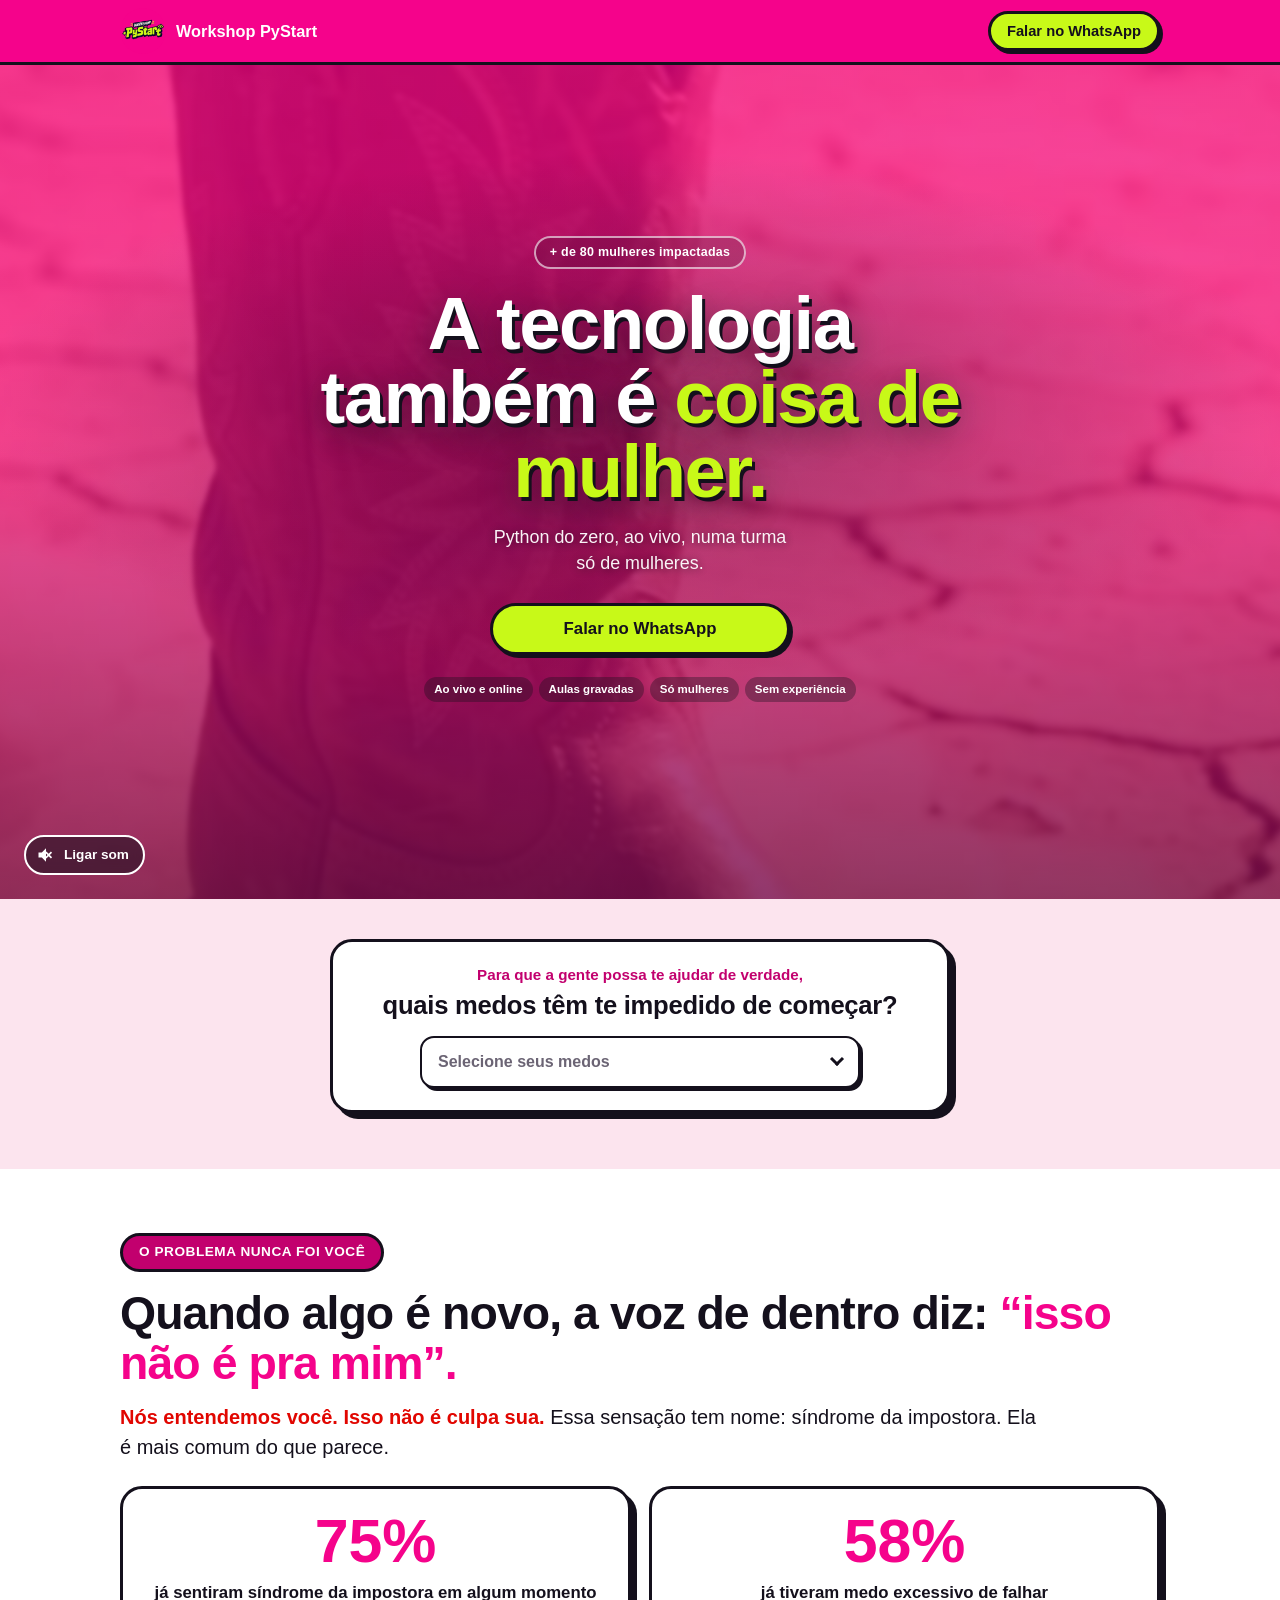
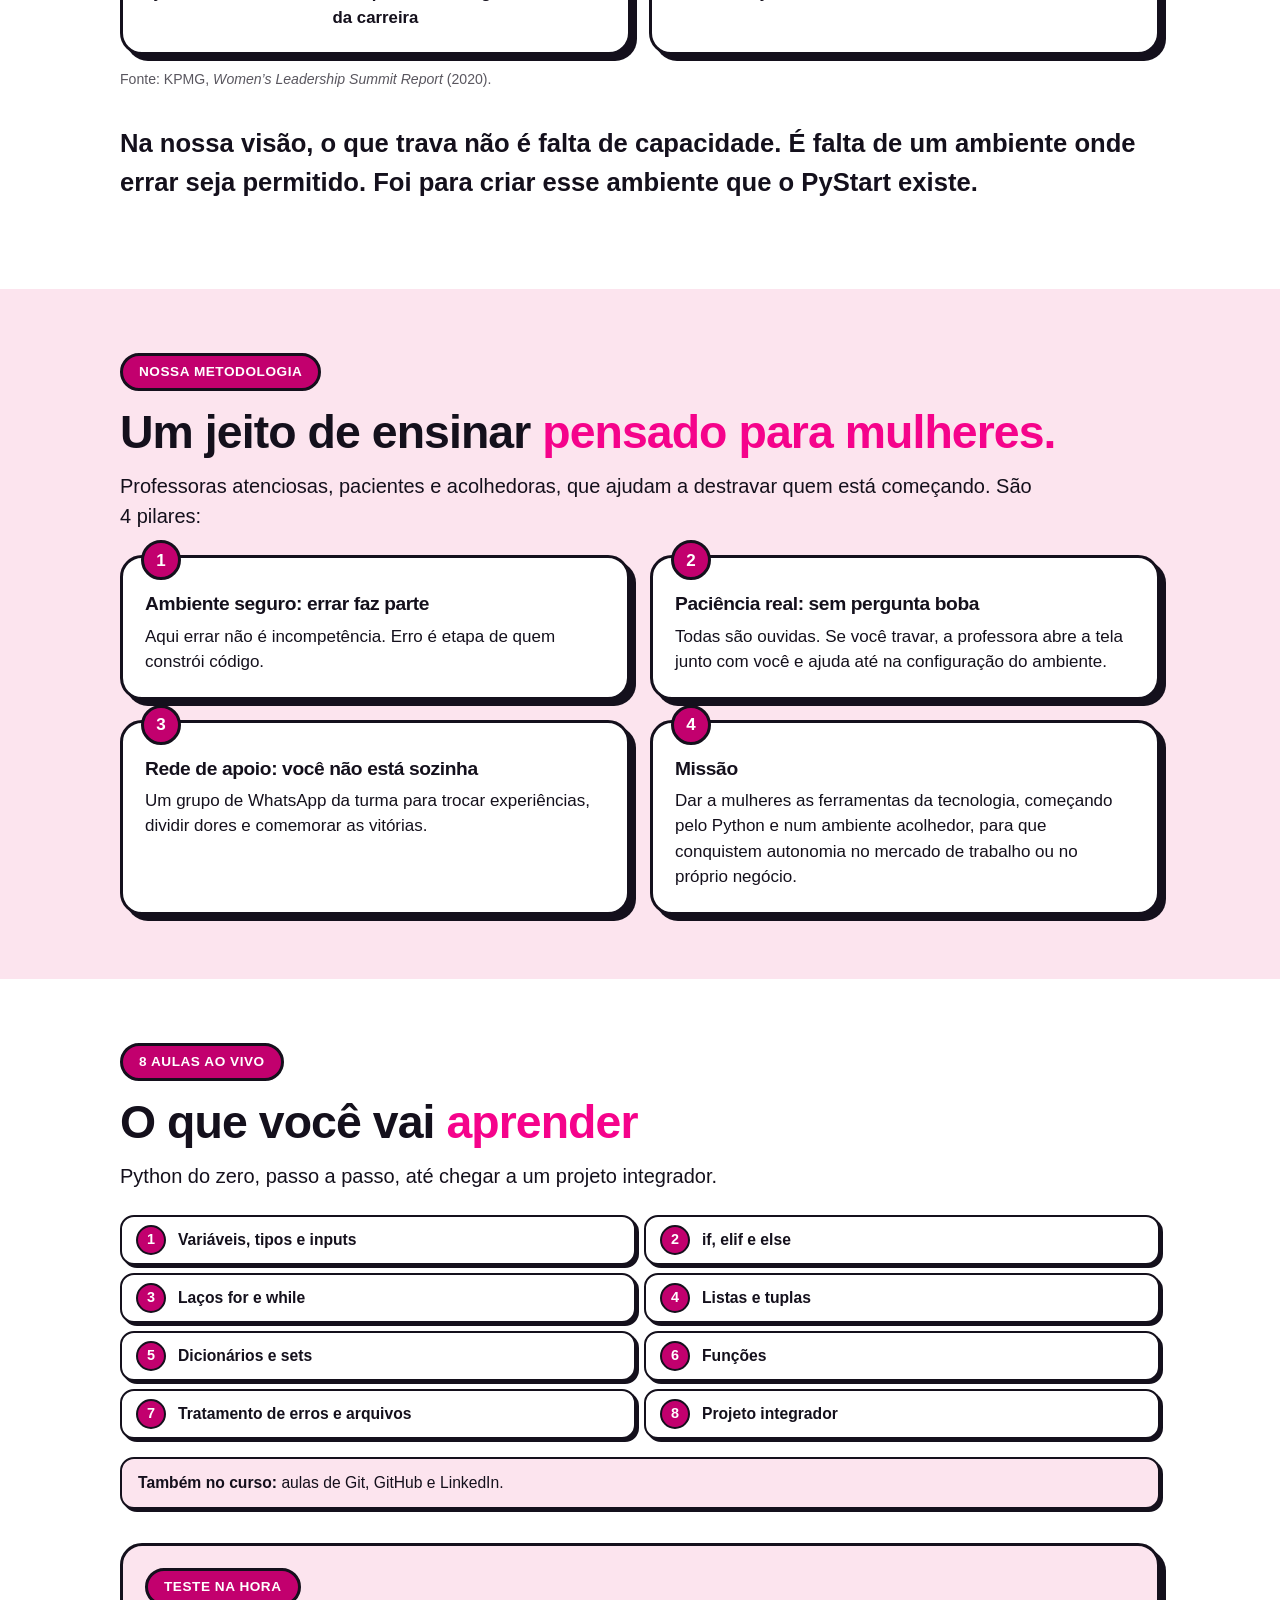
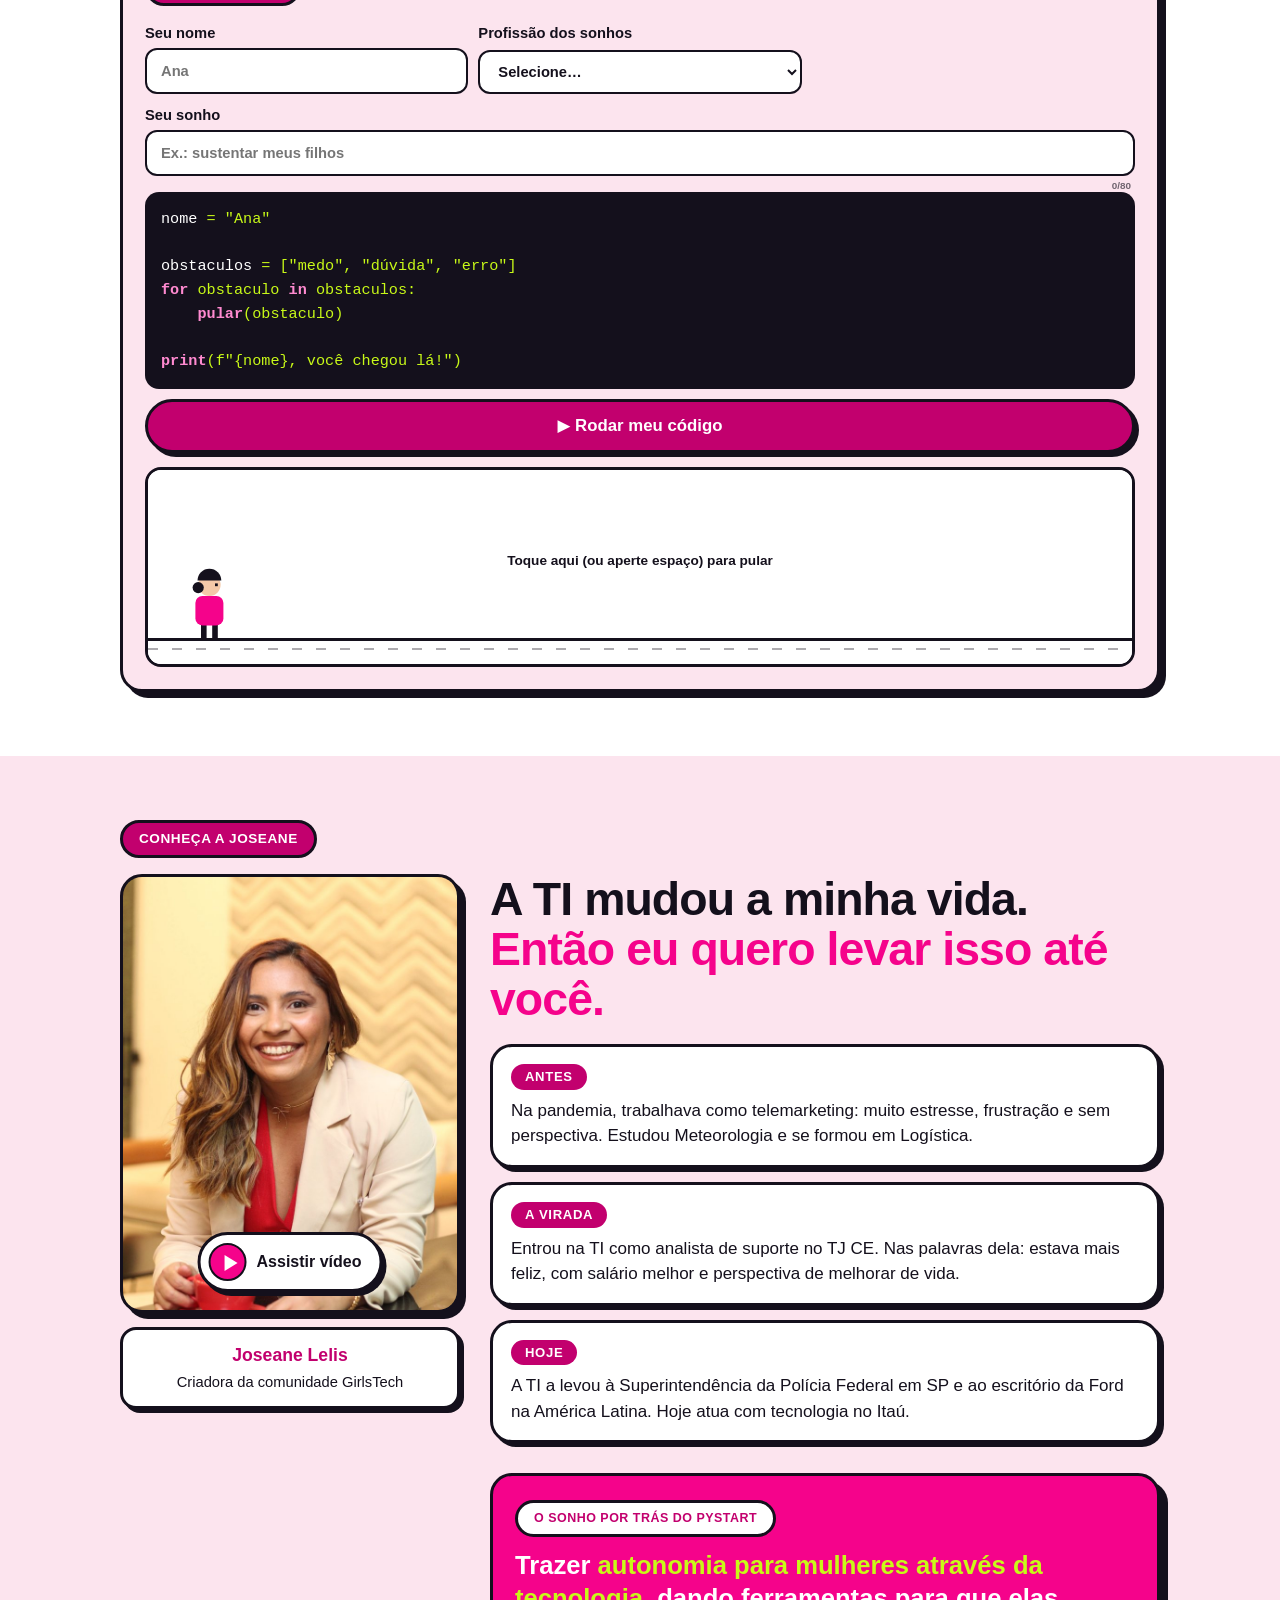
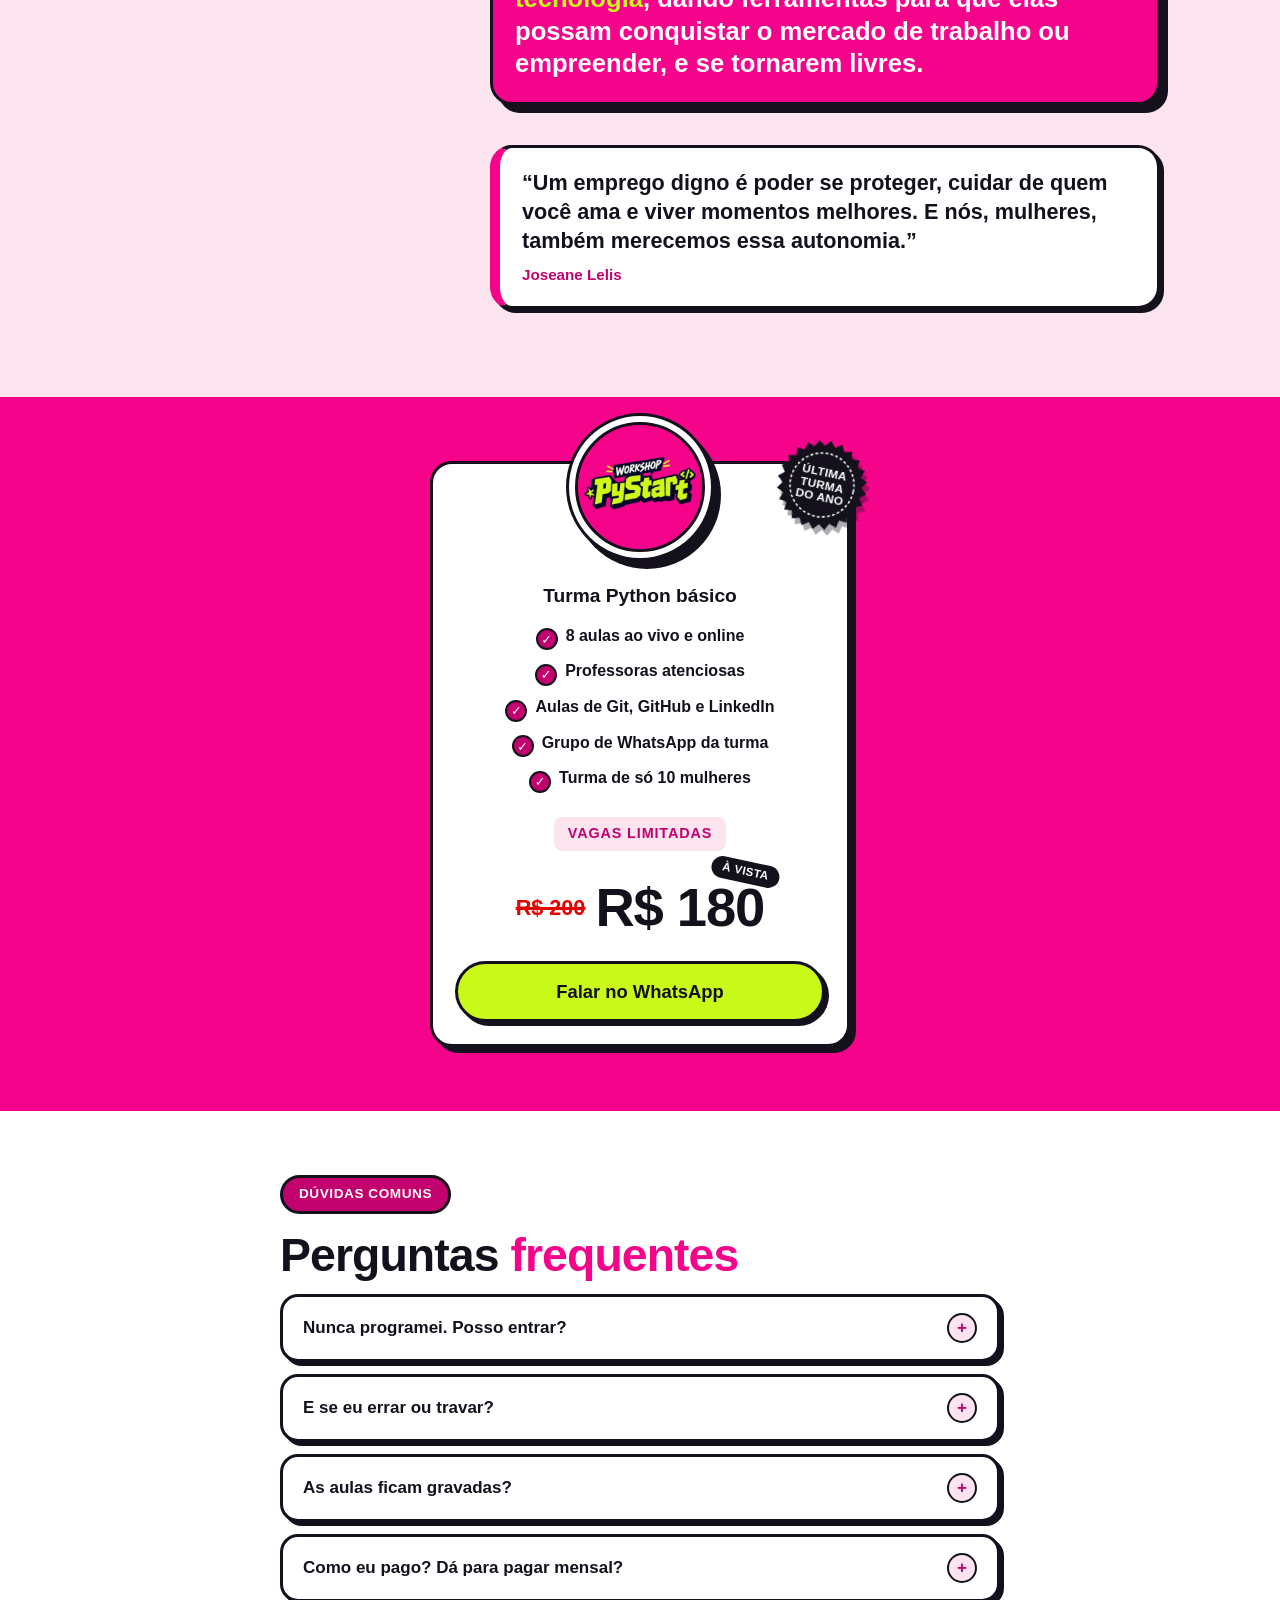
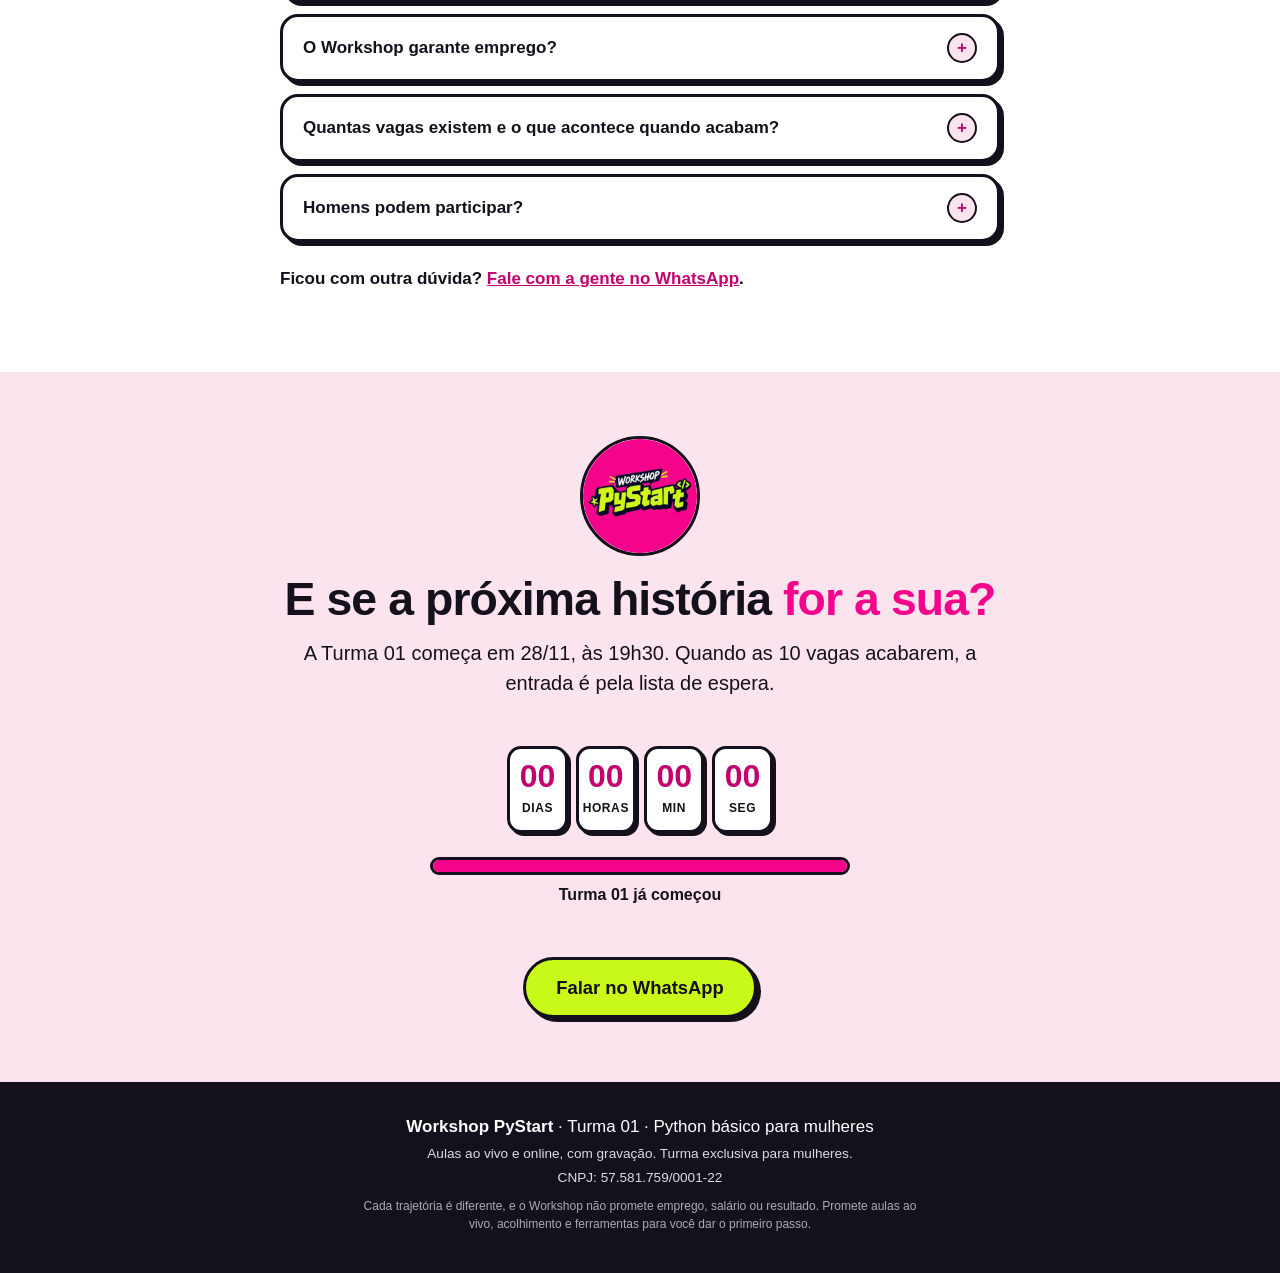
==== commit 23d97798: "Vídeo no hero, nova paleta de cores, CTA em destaque e reorganização das seções - Hero com vídeo de " ====
--- a/index.html
+++ b/index.html
@@ -4,7 +4,7 @@
 <meta charset="utf-8">
 <meta name="viewport" content="width=device-width, initial-scale=1">
 <title>Workshop PyStart – Python do zero, só para mulheres (Turma 01)</title>
-<meta name="description" content="8 aulas ao vivo e online de Python do zero, só para mulheres. Turma de 10, professoras pacientes, aulas de Git, GitHub e LinkedIn. Começa em 14/10, às 19h30.">
+<meta name="description" content="8 aulas ao vivo e online de Python do zero, só para mulheres. Turma de 10, professoras pacientes, aulas de Git, GitHub e LinkedIn. Começa em 28/11, às 19h30.">
 <meta name="theme-color" content="#F5038B">
 <link rel="icon" type="image/png" href="assets/img/favicon.png">
 
@@ -13,13 +13,13 @@
 <meta property="og:type" content="website">
 <meta property="og:locale" content="pt_BR">
 <meta property="og:title" content="Workshop PyStart – Python do zero, só para mulheres">
-<meta property="og:description" content="8 aulas ao vivo, turma de 10 mulheres, professoras pacientes. Começa em 14/10 às 19h30.">
+<meta property="og:description" content="8 aulas ao vivo, turma de 10 mulheres, professoras pacientes. Começa em 28/11 às 19h30.">
 <meta property="og:url" content="https://SEU-USUARIO.github.io/SEU-REPOSITORIO/">
 <meta property="og:image" content="https://SEU-USUARIO.github.io/SEU-REPOSITORIO/assets/img/og.jpg">
 <meta name="twitter:card" content="summary_large_image">
 
 <script>document.documentElement.classList.add("js");if(!location.hash&&(window.scrollY||0)<10)document.documentElement.classList.add("pre-scroll");setTimeout(function(){document.documentElement.classList.add("reveal-all")},3500);</script>
-<link rel="stylesheet" href="assets/style.css?v=35">
+<link rel="stylesheet" href="assets/style.css?v=61">
 </head>
 <body data-state="open">
 <a class="skip" href="#conteudo">Pular para o conteúdo</a>
@@ -42,6 +42,16 @@
 
 <!-- ============ HERO ============ -->
 <section class="hero" id="topo">
+  <div class="hero__bg" aria-hidden="true">
+    <video class="hero__video" id="hero-video" muted playsinline preload="auto" poster="assets/video/hero-poster.jpg">
+      <source src="assets/video/hero.mp4" type="video/mp4">
+    </video>
+  </div>
+  <button class="hero__sound" id="hero-sound" type="button" aria-pressed="false" aria-label="Ligar o som do vídeo" hidden>
+    <svg class="hero__sound-on" viewBox="0 0 24 24" width="20" height="20" aria-hidden="true"><path fill="currentColor" d="M3 9v6h4l5 5V4L7 9H3zm13.5 3A4.5 4.5 0 0 0 14 8v8a4.5 4.5 0 0 0 2.5-4zM14 3.2v2.1a7 7 0 0 1 0 13.4v2.1a9 9 0 0 0 0-17.6z"/></svg>
+    <svg class="hero__sound-off" viewBox="0 0 24 24" width="20" height="20" aria-hidden="true"><path fill="currentColor" d="M3 9v6h4l5 5V4L7 9H3zm13.6 3 2.7-2.7-1.4-1.4-2.7 2.7-2.7-2.7-1.4 1.4 2.7 2.7-2.7 2.7 1.4 1.4 2.7-2.7 2.7 2.7 1.4-1.4L16.6 12z"/></svg>
+    <span class="hero__sound-txt">Ligar som</span>
+  </button>
   <div class="wrap hero__grid">
     <div class="hero__text">
       <p class="proof">+ de 80 mulheres impactadas</p>
@@ -49,10 +59,10 @@
       <p class="lead">Python do zero, ao vivo, numa turma só de mulheres.</p>
 
       <div class="cta-row">
-        <a class="btn btn--lime btn--lg" data-pay data-when="open" href="#garanta">Garanta sua vaga</a>
+        <a class="btn btn--lime btn--lg btn--cta" data-pay data-when="open" href="#garanta">Garanta sua vaga</a>
         <a class="btn btn--lime btn--lg" data-wa="espera" data-when="full" href="#garanta">Entrar na lista de espera</a>
         <a class="btn btn--lime btn--lg" data-wa="geral" data-when="closed" href="#garanta">Falar no WhatsApp</a>
-        <a class="btn btn--ghost btn--lg" data-wa="geral" data-when="open full" href="#garanta">Tirar dúvidas no WhatsApp</a>
+        <a class="btn btn--quiet" data-wa="geral" data-when="open full" href="#garanta">Tirar dúvidas no WhatsApp</a>
       </div>
 
       <ul class="chips" aria-label="Resumo">
@@ -71,32 +81,40 @@
     <div class="fears__box card reveal">
       <p class="fears__pre">Para que a gente possa te ajudar de verdade,</p>
       <p class="fears__q">quais medos têm te impedido de começar?</p>
-      <div class="pick" id="fears">
-        <label><input type="checkbox" value="errar"><span>Errar</span></label>
-        <label><input type="checkbox" value="não ser capaz"><span>Não ser capaz</span></label>
-        <label><input type="checkbox" value="ser julgada"><span>Ser julgada</span></label>
-        <label><input type="checkbox" value="começar tarde demais"><span>Começar tarde demais</span></label>
-        <label><input type="checkbox" value="não conseguir trabalho"><span>Não conseguir trabalho</span></label>
-        <label><input type="checkbox" value="não ter tempo"><span>Não ter tempo</span></label>
-        <label><input type="checkbox" value="não ser de exatas"><span>Não ser de exatas</span></label>
-        <label><input type="checkbox" value="ficar para trás"><span>Ficar para trás</span></label>
-      </div>    </div>
+      <div class="msel" id="fears-sel">
+        <button class="msel__btn" id="fears-btn" type="button" aria-expanded="false" aria-controls="fears">
+          <span class="msel__val" id="fears-val">Selecione seus medos</span>
+          <span class="msel__arrow" aria-hidden="true"></span>
+        </button>
+        <div class="msel__list" id="fears" role="group" aria-label="Medos que têm te impedido de começar" hidden>
+          <label><input type="checkbox" value="errar"><span>Errar</span></label>
+          <label><input type="checkbox" value="não ser capaz"><span>Não ser capaz</span></label>
+          <label><input type="checkbox" value="ser julgada"><span>Ser julgada</span></label>
+          <label><input type="checkbox" value="começar tarde demais"><span>Começar tarde demais</span></label>
+          <label><input type="checkbox" value="não conseguir trabalho"><span>Não conseguir trabalho</span></label>
+          <label><input type="checkbox" value="não ter tempo"><span>Não ter tempo</span></label>
+          <label><input type="checkbox" value="não ser de exatas"><span>Não ser de exatas</span></label>
+          <label><input type="checkbox" value="ficar para trás"><span>Ficar para trás</span></label>
+          <button class="btn btn--sm btn--pink msel__ok" id="fears-ok" type="button">Pronto</button>
+        </div>
+      </div>
+    </div>
   </div>
 </section>
 
 <!-- ============ PROBLEMA ============ -->
-<section class="sec sec--ink" id="problema">
-  <div class="wrap">
-    <p class="pill pill--lime reveal">O problema nunca foi você</p>
-    <h2 class="reveal">Quando algo é novo, a voz de dentro diz: <span class="hl-lime">“isso não é pra mim”.</span></h2>
+<section class="sec sec--white" id="problema">
+  <div class="wrap">
+    <p class="pill reveal">O problema nunca foi você</p>
+    <h2 class="reveal">Quando algo é novo, a voz de dentro diz: <span class="hl-pink">“isso não é pra mim”.</span></h2>
     <p class="sec__lead reveal"><strong class="hl-red">Nós entendemos você. Isso não é culpa sua.</strong> Essa sensação tem nome: síndrome da impostora. Ela é mais comum do que parece.</p>
 
     <div class="stats">
-      <div class="stat card card--pink reveal">
+      <div class="stat card reveal">
         <b>75%</b>
         <p>já sentiram síndrome da impostora em algum momento da carreira</p>
       </div>
-      <div class="stat card card--pink reveal">
+      <div class="stat card reveal">
         <b>58%</b>
         <p>já tiveram medo excessivo de falhar</p>
       </div>
@@ -108,26 +126,25 @@
 </section>
 
 <!-- ============ METODOLOGIA ============ -->
-<section class="sec sec--soft" id="metodologia">
-  <div class="wrap">
-    <p class="pill pill--ink reveal">Nossa metodologia</p>
+<section class="sec sec--blush" id="metodologia">
+  <div class="wrap">
+    <p class="pill reveal">Nossa metodologia</p>
     <h2 class="reveal">Um jeito de ensinar <span class="hl-pink">pensado para mulheres.</span></h2>
-    <p class="sec__lead reveal">Professoras atenciosas, pacientes e acolhedoras, que ajudam a destravar quem está começando. São 5 pilares:</p>
+    <p class="sec__lead reveal">Professoras atenciosas, pacientes e acolhedoras, que ajudam a destravar quem está começando. São 4 pilares:</p>
 
     <div class="grid grid--5">
       <article class="card reveal"><span class="num">1</span><h3>Ambiente seguro: errar faz parte</h3><p>Aqui errar não é incompetência. Erro é etapa de quem constrói código.</p></article>
       <article class="card reveal"><span class="num">2</span><h3>Paciência real: sem pergunta boba</h3><p>Todas são ouvidas. Se você travar, a professora abre a tela junto com você e ajuda até na configuração do ambiente.</p></article>
-      <article class="card reveal"><span class="num">3</span><h3>Git, GitHub e LinkedIn</h3><p>O curso tem aulas desses temas para você aprender a mostrar o que construiu e se posicionar melhor na área.</p></article>
-      <article class="card reveal"><span class="num">4</span><h3>Confiança e postura profissional</h3><p>Conquistas validadas a cada etapa e feedback para recuperar a confiança.</p></article>
-      <article class="card reveal"><span class="num">5</span><h3>Rede de apoio: você não está sozinha</h3><p>Um grupo de WhatsApp da turma para trocar experiências, dividir dores e comemorar as vitórias.</p></article>
+      <article class="card reveal"><span class="num">3</span><h3>Rede de apoio: você não está sozinha</h3><p>Um grupo de WhatsApp da turma para trocar experiências, dividir dores e comemorar as vitórias.</p></article>
+      <article class="card reveal"><span class="num">4</span><h3>Missão</h3><p id="mv-missao">Dar a mulheres as ferramentas da tecnologia, começando pelo Python e num ambiente acolhedor, para que conquistem autonomia no mercado de trabalho ou no próprio negócio.</p></article>
     </div>
   </div>
 </section>
 
 <!-- ============ EMENTA ============ -->
-<section class="sec sec--dots" id="ementa">
-  <div class="wrap">
-    <p class="pill pill--pink reveal">8 aulas ao vivo</p>
+<section class="sec sec--white" id="ementa">
+  <div class="wrap">
+    <p class="pill reveal">8 aulas ao vivo</p>
     <h2 class="reveal">O que você vai <span class="hl-pink">aprender</span></h2>
     <p class="sec__lead reveal">Python do zero, passo a passo, até chegar a um projeto integrador.</p>
 
@@ -141,10 +158,10 @@
       <li class="card reveal"><span>7</span>Tratamento de erros e arquivos</li>
       <li class="card reveal"><span>8</span>Projeto integrador</li>
     </ol>
-    <p class="extra card card--lime reveal"><b>Também no curso:</b> aulas de Git, GitHub e LinkedIn.</p>
+    <p class="extra card reveal"><b>Também no curso:</b> aulas de Git, GitHub e LinkedIn.</p>
 
     <div class="play card reveal" id="play">
-      <p class="pill pill--ink">Teste na hora</p>
+      <p class="pill">Teste na hora</p>
 
       <div class="play__fields">
         <label>Seu nome
@@ -175,37 +192,14 @@
         <canvas id="play-canvas"></canvas>
         <p class="game__hint" id="play-hint">Toque aqui (ou aperte espaço) para pular</p>
       </div>
-
-      <div class="term">
-        <div class="term__bar" aria-hidden="true"><i></i><i></i><i></i><span>saída do programa</span></div>
-        <div class="term__body" id="play-out" role="log" aria-live="polite"><span class="term__dim">Aperte “Rodar meu código” para ver o resultado.</span></div>
-      </div>
-
-      <p class="play__note">Isso é uma simulação para você enxergar a ideia. Na aula 1 você escreve código de verdade, com a professora ao lado.</p>
     </div>
   </div>
 </section>
 
 <!-- ============ JOSEANE ============ -->
-<section class="sec sec--lime" id="joseane">
-  <div class="wrap">
-    <aside class="ticket card jo__ticket reveal" id="garanta" aria-label="Resumo da turma">
-      <img class="ticket__logo" src="assets/img/logo.png" width="130" height="130" alt="Logo Workshop PyStart" loading="lazy">
-      <p class="ticket__title">Turma Python básico</p>
-      <ul class="ticket__perks">
-        <li>8 aulas ao vivo e online</li>
-        <li>Professoras atenciosas</li>
-        <li>Aulas de Git, GitHub e LinkedIn</li>
-        <li>Grupo de WhatsApp da turma</li>
-        <li>Turma de só 10 mulheres</li>
-      </ul>
-
-      <p class="ticket__limited">Vagas limitadas</p>
-
-      <p class="ticket__price"><s>R$ 200</s> <span class="ticket__now"><b>R$ 180</b><em>à vista</em></span></p>
-    </aside>
-
-    <p class="pill pill--ink reveal">Conheça a Joseane</p>
+<section class="sec sec--blush" id="joseane">
+  <div class="wrap">
+    <p class="pill reveal">Conheça a Joseane</p>
     <div class="jo">
       <figure class="jo__photo reveal">
         <div class="jo__media" id="video">
@@ -219,7 +213,7 @@
       </figure>
 
       <div class="jo__text">
-        <h2 class="reveal">A TI mudou a vida dela. <span class="hl-pink">Ela quer levar isso para você.</span></h2>
+        <h2 class="reveal">A TI mudou a minha vida. <span class="hl-pink">Então eu quero levar isso até você.</span></h2>
 
         <ol class="timeline">
           <li class="reveal"><b>Antes</b><p>Na pandemia, trabalhava como telemarketing: muito estresse, frustração e sem perspectiva. Estudou Meteorologia e se formou em Logística.</p></li>
@@ -227,54 +221,53 @@
           <li class="reveal"><b>Hoje</b><p>A TI a levou à Superintendência da Polícia Federal em SP e ao escritório da Ford na América Latina. Hoje atua com tecnologia no Itaú.</p></li>
         </ol>
 
+        <div class="dream reveal">
+          <p class="pill">O sonho por trás do PyStart</p>
+          <p class="dream__txt">Trazer <strong>autonomia para mulheres através da tecnologia</strong>, dando ferramentas para que elas possam conquistar o mercado de trabalho ou empreender, e se tornarem livres.</p>
+        </div>
+
         <blockquote class="quote reveal">
           “Um emprego digno é poder se proteger, cuidar de quem você ama e viver momentos melhores. E nós, mulheres, também merecemos essa autonomia.”
           <cite>Joseane Lelis</cite>
         </blockquote>
-
-
-      </div>
-    </div>
-  </div>
-</section>
-
-<!-- ============ MISSÃO / VISÃO / VALORES ============ -->
-<section class="sec sec--plum" id="proposito">
-  <div class="wrap">
-    <p class="pill pill--lime reveal">Nosso propósito</p>
-    <h2 class="reveal">O sonho por trás do <span class="hl-lime">PyStart</span></h2>
-
-    <blockquote class="dream reveal">
-      Trazer <strong>autonomia para mulheres através da tecnologia</strong>, dando ferramentas para que elas possam conquistar o mercado de trabalho ou empreender, e se tornarem livres.
-    </blockquote>
-
-    <div class="mv">
-      <article class="card card--white reveal">
-        <h3>Missão</h3>
-        <p id="mv-missao">Dar a mulheres as ferramentas da tecnologia, começando pelo Python e num ambiente acolhedor, para que conquistem autonomia no mercado de trabalho ou no próprio negócio.</p>
-      </article>
-      <article class="card card--white reveal">
-        <h3>Visão</h3>
-        <p id="mv-visao">Um mundo em que mais mulheres sejam livres e independentes por meio da tecnologia.</p>
-      </article>
-    </div>
-
-    <h3 class="sub reveal">Nossos valores</h3>
-    <ul class="values">
-      <li class="reveal"><b>Acolhimento</b><span>Ninguém precisa se sentir pequena para aprender.</span></li>
-      <li class="reveal"><b>Paciência</b><span>Cada dúvida importa, sem pergunta boba.</span></li>
-      <li class="reveal"><b>Coragem de errar</b><span>Erro é parte do caminho.</span></li>
-      <li class="reveal"><b>Autonomia</b><span>Ferramentas para a mulher decidir o próprio caminho.</span></li>
-      <li class="reveal"><b>Comunidade</b><span>Ninguém cresce sozinha.</span></li>
-      <li class="reveal"><b>Honestidade</b><span>A gente não promete o que não pode garantir.</span></li>
-    </ul>
+      </div>
+    </div>
+  </div>
+</section>
+
+<!-- ============ INVESTIMENTO ============ -->
+<section class="sec sec--pink invest" id="investimento">
+  <div class="wrap">
+    <aside class="ticket card reveal" id="garanta" aria-label="Resumo da turma">
+      <img class="ticket__logo" src="assets/img/logo.png" width="130" height="130" alt="Logo Workshop PyStart" loading="lazy">
+      <p class="seal"><svg viewBox="0 0 100 100" aria-hidden="true"><polygon points="50.0,2.0 55.5,8.4 62.4,3.6 66.1,11.2 74.0,8.4 75.6,16.7 83.9,16.1 83.3,24.4 91.6,26.0 88.8,33.9 96.4,37.6 91.6,44.5 98.0,50.0 91.6,55.5 96.4,62.4 88.8,66.1 91.6,74.0 83.3,75.6 83.9,83.9 75.6,83.3 74.0,91.6 66.1,88.8 62.4,96.4 55.5,91.6 50.0,98.0 44.5,91.6 37.6,96.4 33.9,88.8 26.0,91.6 24.4,83.3 16.1,83.9 16.7,75.6 8.4,74.0 11.2,66.1 3.6,62.4 8.4,55.5 2.0,50.0 8.4,44.5 3.6,37.6 11.2,33.9 8.4,26.0 16.7,24.4 16.1,16.1 24.4,16.7 26.0,8.4 33.9,11.2 37.6,3.6 44.5,8.4"/><circle cx="50" cy="50" r="34"/></svg><span>Última<br>turma<br>do ano</span></p>
+      <p class="ticket__title">Turma Python básico</p>
+      <ul class="ticket__perks">
+        <li>8 aulas ao vivo e online</li>
+        <li>Professoras atenciosas</li>
+        <li>Aulas de Git, GitHub e LinkedIn</li>
+        <li>Grupo de WhatsApp da turma</li>
+        <li>Turma de só 10 mulheres</li>
+      </ul>
+
+      <p class="ticket__limited">Vagas limitadas</p>
+
+      <p class="ticket__price"><s>R$ 200</s> <span class="ticket__now"><b>R$ 180</b><em>à vista</em></span></p>
+
+      <div class="ticket__cta">
+        <a class="btn btn--lime btn--lg btn--block btn--cta" data-pay data-when="open" href="#garanta">Garanta sua vaga</a>
+        <a class="btn btn--lime btn--lg btn--block" data-wa="espera" data-when="full" href="#garanta">Entrar na lista de espera</a>
+        <a class="btn btn--lime btn--lg btn--block" data-wa="geral" data-when="closed" href="#garanta">Falar no WhatsApp</a>
+        <a class="btn btn--quiet" data-wa="geral" data-when="open full" href="#garanta">Tirar dúvidas no WhatsApp</a>
+      </div>
+    </aside>
   </div>
 </section>
 
 <!-- ============ FAQ ============ -->
 <section class="sec sec--white" id="duvidas">
   <div class="wrap wrap--narrow">
-    <p class="pill pill--pink reveal">Dúvidas comuns</p>
+    <p class="pill reveal">Dúvidas comuns</p>
     <h2 class="reveal">Perguntas <span class="hl-pink">frequentes</span></h2>
 
     <div class="faq">
@@ -292,27 +285,28 @@
 </section>
 
 <!-- ============ CTA FINAL ============ -->
-<section class="sec sec--ink final" id="final">
+<section class="sec sec--blush final" id="final">
   <div class="wrap wrap--narrow final__in">
     <img src="assets/img/logo.png" width="120" height="120" alt="" loading="lazy">
-    <h2 class="reveal">E se a próxima história <span class="hl-lime">for a sua?</span></h2>
-    <p class="sec__lead reveal">A Turma 01 começa em 14/10, às 19h30. Quando as 10 vagas acabarem, a entrada é pela lista de espera.</p>
-
-    <div class="countdown countdown--dark" data-countdown>
+    <h2 class="reveal">E se a próxima história <span class="hl-pink">for a sua?</span></h2>
+    <p class="sec__lead reveal">A Turma 01 começa em 28/11, às 19h30. Quando as 10 vagas acabarem, a entrada é pela lista de espera.</p>
+
+    <div class="countdown" data-countdown>
       <div><b data-cd="d">--</b><span>dias</span></div>
       <div><b data-cd="h">--</b><span>horas</span></div>
       <div><b data-cd="m">--</b><span>min</span></div>
       <div><b data-cd="s">--</b><span>seg</span></div>
     </div>
-    <div class="seats seats--dark" data-seats>
+    <div class="seats seats--final" data-seats>
       <div class="seats__bar" role="img" aria-label="Ocupação das vagas"><i data-seats-fill></i></div>
       <p class="seats__txt" data-seats-text>—</p>
     </div>
 
     <div class="cta-row cta-row--center">
-      <a class="btn btn--lime btn--lg" data-pay data-when="open" href="#garanta">Garanta sua vaga</a>
+      <a class="btn btn--lime btn--lg btn--cta" data-pay data-when="open" href="#garanta">Garanta sua vaga</a>
       <a class="btn btn--lime btn--lg" data-wa="espera" data-when="full" href="#garanta">Entrar na lista de espera</a>
       <a class="btn btn--lime btn--lg" data-wa="geral" data-when="closed" href="#garanta">Falar no WhatsApp</a>
+      <a class="btn btn--quiet" data-wa="geral" data-when="open full" href="#garanta">Tirar dúvidas no WhatsApp</a>
     </div>
   </div>
 </section>
@@ -329,7 +323,7 @@
 
 <!-- Barra fixa no celular -->
 <div class="sticky" id="sticky" aria-hidden="true">
-  <p><b data-seats-text>—</b><span>Começa 14/10 às 19h30</span></p>
+  <p><b data-seats-text>—</b><span>Começa 28/11 às 19h30</span></p>
   <a class="btn btn--sm btn--lime" data-pay data-when="open" href="#garanta" tabindex="-1">Garanta sua vaga</a>
   <a class="btn btn--sm btn--lime" data-wa="espera" data-when="full" href="#garanta" tabindex="-1">Lista de espera</a>
 </div>
@@ -349,7 +343,7 @@
   <span class="wa-float__tip">Fale com a gente</span>
 </a>
 
-<script src="config.js"></script>
-<script src="assets/app.js?v=33"></script>
+<script src="config.js?v=2"></script>
+<script src="assets/app.js?v=40"></script>
 </body>
 </html>
--- a/assets/style.css
+++ b/assets/style.css
@@ -1,7 +1,13 @@
 /* ===== Workshop PyStart – página de conversão ===== */
 :root{
-  --pink:#F5038B; --lime:#C8F918; --soft:#F4B6C8; --ink:#14101C; --plum:#3A1236;
-  --cream:#FFF6C9; --white:#fff; --lilac:#B79AE0; --sky:#A0BEEB;
+  /* Sistema de cor (regra 60-30-10):
+     60% neutro  -> branco e --blush (rosinha claro) se alternando nas seções
+     30% marca   -> --pink (hero, preço, destaques grandes) e --pink-deep (textos e etiquetas pequenas)
+     10% ação    -> --lime: SÓ em botões de conversão (e realces sobre o rosa forte, como no hero)
+     --ink: textos, bordas, sombras e rodapé. Vermelho só para alerta/preço riscado; verde do WhatsApp é da marca dele.
+     Contraste (WCAG): ink/branco 18:1 · deep/branco 6:1 · deep/blush 5:1 · branco/deep 6:1 · ink/lime 15:1 */
+  --pink:#F5038B; --pink-deep:#C2006E; --blush:#FCE4EE; --lime:#C8F918; --ink:#14101C; --red:#E10600;
+  --white:#fff;
   --bw:3px; --r:22px; --shadow:6px 6px 0 var(--ink);
   --font:"Helvetica Neue",Arial,system-ui,-apple-system,"Segoe UI",Roboto,sans-serif;
 }
@@ -14,7 +20,7 @@
 .skip{position:absolute;left:-999px;top:8px;background:var(--lime);color:var(--ink);padding:10px 14px;border-radius:10px;font-weight:800;z-index:100}
 .skip:focus{left:8px}
 :focus-visible{outline:4px solid var(--ink);outline-offset:3px;border-radius:6px}
-.sec--ink :focus-visible,.sec--plum :focus-visible,.final :focus-visible{outline-color:var(--lime)}
+.sec--pink :focus-visible{outline-color:#fff}
 
 .wrap{width:100%;max-width:1080px;margin:0 auto;padding:0 20px}
 .wrap--narrow{max-width:760px}
@@ -25,9 +31,8 @@
 h2{font-size:clamp(1.75rem,5.4vw,2.9rem);margin-bottom:14px}
 h3{font-size:1.2rem;line-height:1.2}
 .hl{color:var(--lime)}
-.hl-lime{color:var(--lime)}
 .hl-pink{color:var(--pink)}
-.hl-red{color:#FF4040;font-weight:900}
+.hl-red{color:var(--red);font-weight:900}
 .lead{font-size:clamp(1.1rem,3.4vw,1.35rem);font-weight:600;margin:18px 0 0}
 .sec__lead{font-size:clamp(1.05rem,3vw,1.25rem);margin:0 0 24px;max-width:46em}
 .sec__lead--big{font-size:clamp(1.2rem,3.6vw,1.6rem);font-weight:700;margin-top:34px}
@@ -36,26 +41,32 @@
 
 /* ---------- pills / botões ---------- */
 .pill{display:inline-block;border:var(--bw) solid var(--ink);border-radius:999px;padding:6px 16px;font-weight:900;font-size:.85rem;letter-spacing:.04em;text-transform:uppercase;margin:0 0 16px}
-.pill--ink{background:var(--ink);color:var(--lime)}
-.pill--lime{background:var(--lime);color:var(--ink)}
-.pill--pink{background:var(--pink);color:#fff}
+.pill{background:var(--pink-deep);color:#fff}
 
 .btn{display:inline-flex;align-items:center;justify-content:center;gap:8px;text-align:center;font:inherit;font-weight:900;text-decoration:none;cursor:pointer;
   border:var(--bw) solid var(--ink);border-radius:999px;padding:14px 26px;font-size:1.05rem;box-shadow:4px 4px 0 var(--ink);transition:transform .12s ease,box-shadow .12s ease;line-height:1.15}
 .btn:hover{transform:translate(-2px,-2px);box-shadow:6px 6px 0 var(--ink)}
 .btn:active{transform:translate(3px,3px);box-shadow:1px 1px 0 var(--ink)}
 .btn--lime{background:var(--lime);color:var(--ink)}
-.btn--pink{background:var(--pink);color:#fff}
+.btn--pink{background:var(--pink-deep);color:#fff}
 .btn--ink{background:var(--ink);color:var(--lime)}
 .btn--ghost{background:#fff;color:var(--ink)}
 .btn--lg{padding:17px 30px;font-size:1.15rem}
 .btn--sm{padding:9px 16px;font-size:.92rem;box-shadow:3px 3px 0 var(--ink)}
 .btn--block{display:flex;width:100%}
+/* CTA de compra: o elemento mais forte da página (maior, sombra mais funda, brilho que passa a cada poucos segundos) */
+.btn--cta{position:relative;overflow:hidden;font-size:1.58rem;padding:19px 34px;box-shadow:6px 6px 0 var(--ink);-webkit-text-stroke:.7px currentColor;letter-spacing:.01em}
+.btn--cta:hover{box-shadow:8px 8px 0 var(--ink)}
+.btn--cta::after{content:"";position:absolute;top:0;bottom:0;left:0;width:45%;background:linear-gradient(105deg,transparent,rgba(255,255,255,.85),transparent);transform:translateX(-160%) skewX(-12deg);animation:ctaShine 3.6s ease-in-out 1.2s infinite;pointer-events:none}
+@keyframes ctaShine{0%{transform:translateX(-160%) skewX(-12deg)}35%,100%{transform:translateX(330%) skewX(-12deg)}}
+/* ação secundária (dúvidas no WhatsApp): discreta, para não disputar com o CTA */
+.btn--quiet{background:transparent;color:inherit;border:2px solid currentColor;box-shadow:none;padding:9px 18px;font-size:.88rem;font-weight:800;opacity:.9}
+.btn--quiet:hover{box-shadow:none;transform:none;opacity:1;text-decoration:underline}
+.btn--quiet:active{box-shadow:none;transform:none}
+.ticket__cta{display:grid;justify-items:center;gap:12px}
 
 /* ---------- cartões ---------- */
 .card{background:#fff;border:var(--bw) solid var(--ink);border-radius:var(--r);box-shadow:var(--shadow);padding:22px}
-.card--pink{background:var(--pink);color:#fff}
-.card--lime{background:var(--lime)}
 .card--white{background:#fff}
 
 /* ---------- topo ---------- */
@@ -70,41 +81,67 @@
 .hero{background:var(--pink);color:#fff;padding:34px 0 64px;position:relative;overflow:hidden}
 .hero::before{content:"";position:absolute;inset:auto -20% -55% -20%;height:70%;background:var(--soft);border-radius:50%;opacity:.0}
 .hero{min-height:calc(100vh - 66px);min-height:calc(100lvh - 66px);display:flex;align-items:center}
+/* vídeo de fundo: tela toda, translúcido sobre o rosa, com véu para o texto ficar legível */
+.hero__bg{position:absolute;inset:0;z-index:0;overflow:hidden;pointer-events:none;background:var(--pink)}
+.hero__video{position:absolute;inset:0;width:100%;height:100%;object-fit:cover;object-position:center 35%;opacity:.42;filter:saturate(.9)}
+.hero__bg::after{content:"";position:absolute;inset:0;background:radial-gradient(ellipse 75% 45% at 50% 42%,rgba(20,16,28,.38),rgba(20,16,28,0) 70%),linear-gradient(180deg,rgba(245,3,139,.25) 0%,rgba(245,3,139,.1) 45%,rgba(20,16,28,.45) 100%)}
+.hero__grid{position:relative;z-index:1}
+.hero__sound{position:absolute;left:16px;bottom:16px;z-index:2;display:inline-flex;align-items:center;gap:8px;padding:8px 14px 8px 10px;border:2px solid #fff;border-radius:999px;background:rgba(20,16,28,.55);color:#fff;font:inherit;font-weight:800;font-size:.85rem;cursor:pointer;-webkit-backdrop-filter:blur(6px);backdrop-filter:blur(6px);transition:background .15s ease,transform .12s ease}
+.hero__sound:hover{background:rgba(20,16,28,.8);transform:translateY(-1px)}
+.hero__sound:focus-visible{outline-color:var(--lime)}
+.hero__sound-on,.hero__sound[aria-pressed="true"] .hero__sound-off{display:none}
+.hero__sound[aria-pressed="true"] .hero__sound-on{display:block}
 .hero__grid{display:flex;justify-content:center}
 .hero__text{display:flex;flex-direction:column;align-items:center;text-align:center;width:100%}
 .proof{display:inline-block;margin:0 0 18px;padding:5px 14px;background:rgba(20,16,28,.18);border:2px solid rgba(255,255,255,.6);border-radius:999px;font-size:.78rem;font-weight:800;letter-spacing:.02em;color:#fff}
-.hero h1{margin:0;width:100%;max-width:92%;font-size:clamp(2.6rem,12vw,4.6rem);line-height:1.02;text-shadow:0 3px 0 rgba(20,16,28,.22)}
-.hero .lead{max-width:30ch;font-size:clamp(.95rem,2.6vw,1.05rem);font-weight:500;line-height:1.45;margin:16px auto 0;opacity:.92}
+/* headline e sub sobre o vídeo: sombra dura (estilo da marca) + halo escuro suave para destacar do fundo em movimento */
+.hero h1{margin:0;width:100%;max-width:92%;font-size:clamp(2.8rem,13vw,4.9rem);line-height:1;text-shadow:3px 4px 0 var(--ink),0 10px 34px rgba(20,16,28,.55)}
+.hero .lead{max-width:30ch;font-size:clamp(1rem,3vw,1.12rem);font-weight:500;line-height:1.45;margin:16px auto 0;opacity:.95;text-shadow:0 1px 10px rgba(20,16,28,.6)}
 .chips{display:flex;flex-wrap:wrap;justify-content:center;gap:6px;list-style:none;margin:22px 0 0;padding:0}
-.chips li{background:var(--ink);color:var(--lime);border-radius:999px;padding:4px 10px;font-weight:800;font-size:.72rem}
+.chips li{background:rgba(20,16,28,.35);color:#fff;border-radius:999px;padding:4px 10px;font-weight:800;font-size:.72rem}
 .cta-row{display:flex;flex-wrap:wrap;justify-content:center;gap:14px;margin-top:26px}
 .hero .cta-row{width:100%}
-.hero .cta-row .btn{width:min(100%,280px);white-space:nowrap;padding:13px 14px;font-size:1.05rem;box-shadow:3px 3px 0 var(--ink)}
-.hero .cta-row .btn--ghost{width:min(100%,230px);padding:10px 12px;font-size:.86rem;box-shadow:3px 3px 0 var(--ink)}
+.hero .cta-row{flex-direction:column;align-items:center;gap:16px}
+.hero .cta-row .btn{width:min(100%,300px);white-space:nowrap;padding:13px 14px;font-size:1.05rem;box-shadow:3px 3px 0 var(--ink)}
+.hero .cta-row .btn--cta{width:min(100%,340px);padding:19px 16px;font-size:1.58rem;box-shadow:6px 6px 0 var(--ink)}
+.hero .cta-row .btn--quiet{width:auto;padding:8px 16px;font-size:.86rem;box-shadow:none}
 .cta-row--center{justify-content:center}
 
-.ticket{text-align:center;color:var(--ink);transform:rotate(-1.5deg);max-width:420px;margin:0 auto;width:100%;background:var(--cream)}
-.ticket__logo{margin:-64px auto 6px;border-radius:50%;border:var(--bw) solid var(--ink);background:var(--pink)}
-.ticket__title{font-weight:900;margin:6px 0 14px;font-size:1.1rem}
+.ticket{text-align:center;color:var(--ink);transform:rotate(-1.5deg);max-width:420px;margin:0 auto;width:100%;background:#fff}
+/* logo do cartão: anel branco separa o círculo rosa do fundo rosa; sombra dura no estilo da marca */
+.ticket__logo{margin:-64px auto 30px;border-radius:50%;border:var(--bw) solid var(--ink);background:var(--pink);box-shadow:0 0 0 6px #fff,0 0 0 9px var(--ink),7px 8px 0 9px var(--ink)}
+/* selo "Última turma do ano": estrela pregada no canto do cartão, em preto para destacar tanto no rosa quanto no branco */
+.ticket{position:relative}
+.seal{position:absolute;top:-26px;right:-22px;z-index:2;width:94px;height:94px;margin:0;display:grid;place-items:center;transform:rotate(12deg);filter:drop-shadow(4px 5px 0 rgba(20,16,28,.35))}
+.seal svg{position:absolute;inset:0;width:100%;height:100%}
+.seal polygon{fill:var(--ink)}
+.seal circle{fill:none;stroke:#fff;stroke-width:1.6;stroke-dasharray:3 2.4}
+.seal span{position:relative;color:#fff;font-weight:900;font-size:.74rem;line-height:1.05;text-transform:uppercase;letter-spacing:.02em}
+@media (max-width:400px){.seal{width:80px;height:80px;top:-22px;right:-12px}.seal span{font-size:.64rem}}
+@media (max-width:352px){.seal{width:70px;height:70px;top:-18px;right:-10px}.seal span{font-size:.56rem}}
+.ticket__title{font-weight:900;margin:0 0 14px;font-size:1.2rem}
 .ticket__price{margin:16px 0 0;font-size:1.05rem}
 .ticket__price s{opacity:.6}
-.ticket__price b{font-size:2rem;color:var(--pink);font-weight:900}
-.jo__ticket{margin:40px auto 44px}
+.ticket__price b{font-size:2rem;color:var(--ink);font-weight:900}
+.invest{padding:110px 0 72px;overflow:hidden}
 .ticket__perks{list-style:none;margin:6px auto 18px;padding:0;display:grid;gap:10px;max-width:320px}
 .ticket__perks li{font-size:1rem;font-weight:700;line-height:1.35;text-align:center}
-.ticket__perks li::before{content:"✓";display:inline-grid;place-items:center;width:22px;height:22px;margin-right:8px;border-radius:50%;background:var(--lime);border:2px solid var(--ink);font-size:.8rem;font-weight:900;vertical-align:-3px}
-.ticket__limited{display:inline-block;margin:6px 0 0;padding:11px 26px;background:var(--pink);color:#fff;border:var(--bw) solid var(--ink);border-radius:999px;box-shadow:3px 3px 0 var(--ink);font-weight:900;font-size:1.2rem;text-transform:uppercase;letter-spacing:.06em}
-.jo__ticket .ticket__price{display:flex;align-items:center;justify-content:center;gap:10px;margin-top:30px;line-height:1;white-space:nowrap}
-.jo__ticket .ticket__price s{opacity:1;color:#E10600;font-weight:900;font-size:clamp(1.05rem,5vw,1.35rem);text-decoration-thickness:3px}
+.ticket__perks li::before{content:"✓";display:inline-grid;place-items:center;width:22px;height:22px;margin-right:8px;border-radius:50%;background:var(--pink-deep);color:#fff;border:2px solid var(--ink);font-size:.8rem;font-weight:900;vertical-align:-3px}
+/* selo informativo (não clicável): sem borda/sombra de botão, para não competir com o CTA */
+.ticket__limited{display:inline-block;margin:6px 0 0;padding:6px 14px;background:var(--blush);color:var(--pink-deep);border-radius:8px;font-weight:900;font-size:.9rem;text-transform:uppercase;letter-spacing:.06em}
+.invest .ticket__price{display:flex;align-items:center;justify-content:center;gap:10px;margin-top:30px;line-height:1;white-space:nowrap}
+.invest .ticket__price s{opacity:1;color:var(--red);font-weight:900;font-size:clamp(1.05rem,5vw,1.35rem);text-decoration-thickness:3px}
 .ticket__now{position:relative;display:inline-block}
-.jo__ticket .ticket__now b{font-size:clamp(2.2rem,10.5vw,3.4rem);letter-spacing:-.02em}
-.ticket__now em{position:absolute;top:-20px;right:-16px;transform:rotate(12deg);background:var(--lime);color:var(--ink);border:2px solid var(--ink);border-radius:999px;padding:3px 9px;font-style:normal;font-weight:900;font-size:.72rem;text-transform:uppercase;letter-spacing:.03em}
+.invest .ticket__now b{font-size:clamp(2.2rem,10.5vw,3.4rem);letter-spacing:-.02em}
+.ticket__now em{position:absolute;top:-20px;right:-16px;transform:rotate(12deg);background:var(--ink);color:#fff;border:2px solid var(--ink);border-radius:999px;padding:3px 9px;font-style:normal;font-weight:900;font-size:.72rem;text-transform:uppercase;letter-spacing:.03em}
 .ticket__limited{white-space:nowrap}
+.ticket__cta{margin-top:26px}
+.ticket .btn--quiet{color:var(--ink)}
+.ticket .btn--cta{padding:19px 10px;white-space:nowrap;font-size:clamp(1.3rem,6.4vw,1.58rem)}
 .countdown{display:grid;grid-template-columns:repeat(4,1fr);gap:8px}
-.countdown div{background:var(--ink);color:#fff;border-radius:14px;padding:10px 4px}
-.countdown b{display:block;font-size:clamp(1.5rem,6vw,2rem);color:var(--lime);font-variant-numeric:tabular-nums;line-height:1.1}
+.countdown div{background:#fff;color:var(--ink);border:var(--bw) solid var(--ink);border-radius:14px;padding:10px 4px;box-shadow:3px 3px 0 var(--ink)}
+.countdown b{display:block;font-size:clamp(1.5rem,6vw,2rem);color:var(--pink-deep);font-variant-numeric:tabular-nums;line-height:1.1}
 .countdown span{font-size:.75rem;font-weight:700;text-transform:uppercase;letter-spacing:.05em}
-.countdown--dark div{background:var(--plum);border:2px solid var(--lime)}
 .countdown__note{margin:8px 0 14px;font-size:.88rem;font-weight:700}
 .final .countdown{max-width:420px;margin:24px auto}
 
@@ -113,29 +150,22 @@
 .seats__bar i{display:block;height:100%;width:0;background:var(--pink);transition:width .9s ease}
 .seats__txt{margin:8px 0 0;font-weight:900;font-size:1rem}
 .seats--card{margin:18px 0}
-.seats--dark{max-width:420px;margin:0 auto 24px}
-.seats--dark .seats__bar{border-color:var(--lime);background:var(--plum)}
-.seats--dark .seats__bar i{background:var(--lime)}
+.seats--final{width:100%;max-width:420px;margin:0 auto 24px}
 
 /* ---------- seções ---------- */
 .sec{padding:64px 0;position:relative}
-.sec--ink{background:var(--ink);color:#fff}
-.sec--plum{background:var(--plum);color:#fff}
-.sec--soft{background:var(--soft)}
-.sec--lime{background:var(--lime)}
 .sec--pink{background:var(--pink);color:#fff}
 .sec--white{background:#fff}
-.sec--dots{background:#fff radial-gradient(rgba(245,3,139,.22) 2px,transparent 2.5px) 0 0/26px 26px}
-.sec--pink .sec__lead{color:#fff}
+.sec--blush{background:var(--blush)}
 
 /* problema */
 .stats{display:grid;gap:18px;grid-template-columns:1fr;margin:8px 0 14px}
-.stat{border-color:var(--lime);box-shadow:6px 6px 0 var(--lime);text-align:center}
-.stat b{display:block;font-size:clamp(2.6rem,10vw,3.8rem);color:var(--lime);line-height:1}
+.stat{text-align:center}
+.stat b{display:block;font-size:clamp(2.6rem,10vw,3.8rem);color:var(--pink);line-height:1}
 .stat p{margin:8px 0 0;font-weight:800;font-size:1.05rem}
-.source{color:#e9e2ee}
+.source{color:var(--ink);opacity:.7}
 .pioneers{list-style:none;padding:0;margin:0;display:grid;gap:18px;grid-template-columns:repeat(2,1fr)}
-.pioneers li{background:var(--plum);border:2px solid var(--lime);border-radius:var(--r);padding:18px 14px;text-align:center}
+.pioneers li{background:var(--ink);border:2px solid var(--lime);border-radius:var(--r);padding:18px 14px;text-align:center}
 .pioneers img{width:92px;height:92px;border-radius:50%;margin:0 auto 10px;border:3px solid var(--lime);object-fit:cover}
 .pioneers b{display:block;color:var(--lime);font-size:1rem}
 .pioneers em{font-style:normal;color:#fff;opacity:.8;font-weight:700;margin-left:4px}
@@ -146,13 +176,14 @@
 .grid--5 .card{position:relative;padding-top:34px}
 .grid--5 .card h3{margin-bottom:8px}
 .grid--5 .card p{margin:0}
-.num{position:absolute;top:-18px;left:18px;background:var(--lime);border:var(--bw) solid var(--ink);border-radius:50%;width:40px;height:40px;display:grid;place-items:center;font-weight:900}
+.num{position:absolute;top:-18px;left:18px;background:var(--pink-deep);color:#fff;border:var(--bw) solid var(--ink);border-radius:50%;width:40px;height:40px;display:grid;place-items:center;font-weight:900}
 
 /* ementa */
 .syllabus{list-style:none;padding:0;margin:0 0 18px;display:grid;gap:8px;grid-template-columns:1fr}
 .syllabus li{display:flex;align-items:center;gap:12px;font-weight:800;font-size:.98rem;line-height:1.2;padding:8px 14px;border-width:2px;border-radius:14px;box-shadow:3px 3px 0 var(--ink)}
-.syllabus span{flex:0 0 auto;width:30px;height:30px;border-radius:50%;display:grid;place-items:center;background:var(--lime);color:var(--ink);border:2px solid var(--ink);font-weight:900;font-size:.9rem}
-.extra{font-size:.98rem;margin:0 0 34px;padding:12px 16px;border-width:2px;border-radius:14px;box-shadow:3px 3px 0 var(--ink)}
+.syllabus span{flex:0 0 auto;width:30px;height:30px;border-radius:50%;display:grid;place-items:center;background:var(--pink-deep);color:#fff;border:2px solid var(--ink);font-weight:900;font-size:.9rem}
+.extra{background:var(--blush);font-size:.98rem;margin:0 0 34px;padding:12px 16px;border-width:2px;border-radius:14px;box-shadow:3px 3px 0 var(--ink)}
+.play{background:var(--blush)}
 .play h3{margin:0 0 12px;font-size:1.35rem}
 .play__fields{display:grid;gap:10px;margin-bottom:14px}
 .play__fields label{font-weight:800;font-size:.92rem;display:grid;gap:4px}
@@ -161,14 +192,23 @@
 .play__dream{position:relative}
 .play__count{position:absolute;right:4px;bottom:-15px;font-size:.62rem!important;font-weight:600;opacity:.5;line-height:1}
 @media (min-width:700px){.play__dream{grid-column:1 / -1}}
-.pick{display:flex;flex-wrap:wrap;justify-content:center;gap:8px}
-.pick label{cursor:pointer}
-.pick input{position:absolute;opacity:0;pointer-events:none}
-.pick span{display:inline-block;padding:6px 14px;border:2px solid var(--ink);border-radius:999px;background:#fff;font-weight:800;font-size:.9rem;line-height:1.3;transition:background .15s,transform .1s}
-.pick span:active{transform:scale(.96)}
-.pick input:checked+span{background:var(--pink);color:#fff}
-.pick input:checked+span::before{content:"✓ "}
-.pick input:focus-visible+span{outline:3px solid var(--ink);outline-offset:2px}
+/* lista de seleção múltipla (medos) */
+.msel{text-align:left;max-width:440px;margin:0 auto}
+.msel__btn{display:flex;align-items:center;justify-content:space-between;gap:12px;width:100%;padding:12px 16px;border:2px solid var(--ink);border-radius:14px;background:#fff;color:var(--ink);font:inherit;font-weight:800;font-size:1rem;text-align:left;cursor:pointer;box-shadow:3px 3px 0 var(--ink)}
+.msel__val{flex:1;min-width:0;overflow:hidden;text-overflow:ellipsis;white-space:nowrap}
+.msel__val.is-empty{color:#6b6474;font-weight:700}
+.msel__arrow{flex:0 0 auto;width:10px;height:10px;border-right:3px solid var(--ink);border-bottom:3px solid var(--ink);transform:translateY(-3px) rotate(45deg);transition:transform .2s ease}
+.msel__btn[aria-expanded="true"] .msel__arrow{transform:translateY(2px) rotate(-135deg)}
+.msel__list{margin-top:10px;padding:6px;border:2px solid var(--ink);border-radius:14px;background:#fff;box-shadow:3px 3px 0 var(--ink)}
+.msel__list label{display:flex;align-items:center;gap:12px;padding:10px 10px;border-radius:10px;cursor:pointer;font-weight:700;line-height:1.25;-webkit-tap-highlight-color:transparent}
+.msel__list label:hover{background:var(--blush)}
+.msel__list label+label{border-top:1px solid #eee}
+.msel__list input{position:absolute;opacity:0;pointer-events:none}
+.msel__list span{display:flex;align-items:center;gap:12px}
+.msel__list span::before{content:"";flex:0 0 auto;width:22px;height:22px;border:2px solid var(--ink);border-radius:6px;background:#fff;display:grid;place-items:center;font-size:.85rem;font-weight:900;line-height:1;transition:background .12s}
+.msel__list input:checked+span::before{content:"✓";background:var(--pink-deep);color:#fff}
+.msel__list input:focus-visible+span::before{outline:3px solid var(--ink);outline-offset:2px}
+.msel__ok{display:block;width:100%;margin:8px 0 2px}
 .code .ln{display:inline;border-radius:4px;transition:background .2s}
 .code .ln.is-run{background:rgba(245,3,139,.45)}
 .code .t-k{color:#fff}
@@ -176,7 +216,7 @@
 .code .t-f{color:#FF8AD0;font-weight:700}
 .play .btn--block{margin:4px 0 14px}
 .play .btn:disabled{opacity:.7;cursor:default;transform:none}
-.game{position:relative;height:170px;border:var(--bw) solid var(--ink);border-radius:16px;overflow:hidden;background:var(--cream);touch-action:manipulation;cursor:pointer;user-select:none;-webkit-user-select:none;-webkit-tap-highlight-color:transparent}
+.game{position:relative;height:170px;border:var(--bw) solid var(--ink);border-radius:16px;overflow:hidden;background:#fff;touch-action:manipulation;cursor:pointer;user-select:none;-webkit-user-select:none;-webkit-tap-highlight-color:transparent}
 .game canvas{display:block;width:100%;height:100%}
 .game__hint{position:absolute;top:42%;left:0;right:0;margin:0;text-align:center;font-weight:800;font-size:.85rem;color:var(--ink);pointer-events:none;animation:blink 1.2s steps(2) infinite}
 @keyframes blink{50%{opacity:.35}}
@@ -204,12 +244,12 @@
 .jo__media{position:relative;border:var(--bw) solid var(--ink);border-radius:var(--r);box-shadow:var(--shadow);overflow:hidden;background:var(--ink)}
 .jo__media img{width:100%;display:block}
 /* qual é o seu maior medo */
-.fears{background:var(--pink);padding:40px 0 56px}
+.fears{background:var(--blush);padding:40px 0 56px}
 /* só aparece depois que a pessoa rola a página (não espia por baixo da barra do iPhone) */
 .fears__box{transition:opacity .4s ease,transform .4s ease;max-width:620px;margin:0 auto;text-align:center;padding:22px 18px}
 .pre-scroll .fears__box{opacity:0!important;transform:translateY(16px)!important;visibility:hidden}
 .fears__q{margin:0 0 16px;font-weight:900;font-size:clamp(1.25rem,5vw,1.6rem);line-height:1.15;letter-spacing:-.01em}
-.fears__pre{margin:0 0 4px;font-size:.95rem;font-weight:700;color:var(--pink)}
+.fears__pre{margin:0 0 4px;font-size:.95rem;font-weight:700;color:var(--pink-deep)}
 /* vídeo em tela preta */
 .vmodal__rain{position:absolute;inset:0;width:100%;height:100%;pointer-events:none;z-index:0}
 .no-scroll,.no-scroll body{overflow:hidden}
@@ -231,27 +271,23 @@
 .jo__play-ic{position:relative;width:38px;height:38px;border-radius:50%;background:var(--pink);border:2px solid var(--ink);animation:playPulse 1.8s ease-out infinite}
 .jo__play-ic::after{content:"";position:absolute;left:14px;top:10px;border-left:13px solid #fff;border-top:8px solid transparent;border-bottom:8px solid transparent}
 @keyframes playPulse{0%{box-shadow:0 0 0 0 rgba(245,3,139,.6)}70%{box-shadow:0 0 0 14px rgba(245,3,139,0)}100%{box-shadow:0 0 0 0 rgba(245,3,139,0)}}
-.jo__photo figcaption{background:var(--ink);color:#fff;border-radius:16px;margin-top:14px;padding:12px 16px;text-align:center}
-.jo__photo figcaption b{display:block;font-size:1.1rem;color:var(--lime)}
+.jo__photo figcaption{background:#fff;color:var(--ink);border:var(--bw) solid var(--ink);border-radius:16px;margin-top:14px;padding:12px 16px;text-align:center;box-shadow:4px 4px 0 var(--ink)}
+.jo__photo figcaption b{display:block;font-size:1.1rem;color:var(--pink-deep)}
 .jo__photo figcaption span{font-size:.92rem}
 .timeline{list-style:none;padding:0;margin:20px 0;display:grid;gap:14px}
-.timeline li{background:#fff;border:var(--bw) solid var(--ink);border-radius:var(--r);padding:16px 18px;box-shadow:4px 4px 0 var(--ink)}
-.timeline b{display:inline-block;background:var(--pink);color:#fff;border-radius:999px;padding:3px 14px;font-size:.82rem;text-transform:uppercase;letter-spacing:.05em}
+.timeline li{background:#fff;color:var(--ink);border:var(--bw) solid var(--ink);border-radius:var(--r);padding:16px 18px;box-shadow:4px 4px 0 var(--ink)}
+.timeline b{display:inline-block;background:var(--pink-deep);color:#fff;border-radius:999px;padding:3px 14px;font-size:.82rem;text-transform:uppercase;letter-spacing:.05em}
 .timeline p{margin:8px 0 0}
-.quote{margin:24px 0;padding:20px 22px;background:var(--ink);color:#fff;border-radius:var(--r);font-size:clamp(1.1rem,3.4vw,1.35rem);font-weight:700;line-height:1.35;border-left:10px solid var(--pink)}
-.quote cite{display:block;margin-top:10px;font-style:normal;color:var(--lime);font-size:.95rem}
+/* sonho: card de destaque entre a linha do tempo e a citação */
+.dream{position:relative;margin:30px 0 0;padding:24px 22px 22px;background:var(--pink);color:#fff;border:var(--bw) solid var(--ink);border-radius:var(--r);box-shadow:8px 8px 0 var(--ink);transform:rotate(-1deg)}
+.dream .pill{margin:0 0 12px;font-size:.78rem;background:#fff;color:var(--pink-deep)}
+.dream__txt{margin:0;font-size:clamp(1.25rem,4.4vw,1.6rem);font-weight:800;line-height:1.28}
+.dream__txt strong{color:var(--lime)}
+.dream+.quote{margin-top:40px}
+.quote{margin:24px 0;padding:20px 22px;background:#fff;color:var(--ink);border:var(--bw) solid var(--ink);box-shadow:4px 4px 0 var(--ink);border-radius:var(--r);font-size:clamp(1.1rem,3.4vw,1.35rem);font-weight:700;line-height:1.35;border-left:10px solid var(--pink)}
+.quote cite{display:block;margin-top:10px;font-style:normal;color:var(--pink-deep);font-size:.95rem}
 .disclaimer{margin-top:20px;background:rgba(255,255,255,.7);border-radius:14px;padding:12px 14px}
 
-/* propósito */
-.dream{margin:10px 0 28px;font-size:clamp(1.3rem,4.4vw,2rem);font-weight:800;line-height:1.25;border-left:10px solid var(--lime);padding-left:20px}
-.dream strong{color:var(--lime)}
-.mv{display:grid;gap:20px}
-.mv .card{color:var(--ink);box-shadow:6px 6px 0 var(--lime);border-color:var(--lime)}
-.mv h3{color:var(--pink);font-size:1.4rem;margin-bottom:8px}
-.mv p{margin:0}
-.values{list-style:none;padding:0;margin:0;display:grid;gap:14px;grid-template-columns:1fr}
-.values li{background:var(--ink);border:2px solid var(--lime);border-radius:var(--r);padding:16px 18px}
-.values b{display:block;color:var(--lime);font-size:1.1rem}
 
 
 /* investimento */
@@ -278,43 +314,47 @@
 .faq details{border:var(--bw) solid var(--ink);border-radius:18px;background:#fff;box-shadow:4px 4px 0 var(--ink);overflow:hidden}
 .faq summary{cursor:pointer;font-weight:900;padding:16px 20px;list-style:none;display:flex;justify-content:space-between;gap:12px;align-items:center}
 .faq summary::-webkit-details-marker{display:none}
-.faq summary::after{content:"+";flex:0 0 auto;width:30px;height:30px;border-radius:50%;background:var(--lime);border:2px solid var(--ink);display:grid;place-items:center;font-weight:900}
-.faq details[open] summary::after{content:"–";background:var(--pink);color:#fff}
+.faq summary::after{content:"+";flex:0 0 auto;width:30px;height:30px;border-radius:50%;background:var(--blush);color:var(--pink-deep);border:2px solid var(--ink);display:grid;place-items:center;font-weight:900}
+.faq details[open] summary::after{content:"–";background:var(--pink-deep);color:#fff}
 .faq details p{margin:0;padding:0 20px 18px}
 .faq__more{margin-top:24px;font-weight:700}
-.faq__more a{color:var(--pink);font-weight:900}
+.faq__more a{color:var(--pink-deep);font-weight:900}
 
 /* cta final */
 .final{text-align:center}
 .final__in{display:flex;flex-direction:column;align-items:center}
-.final img{border-radius:50%;border:var(--bw) solid var(--lime);margin-bottom:18px}
+.final img{border-radius:50%;border:var(--bw) solid var(--ink);margin-bottom:18px}
 .final .sec__lead{margin-left:auto;margin-right:auto}
-
-.footer{background:var(--plum);color:#fff;padding:28px 0 110px;text-align:center}
+.final .cta-row{flex-direction:column;align-items:center;gap:16px}
+
+.footer{background:var(--ink);color:#fff;padding:28px 0 110px;text-align:center}
 .footer p{margin:4px 0}
 .footer__small{font-size:.85rem;opacity:.85}
 .footer__note{max-width:560px;margin:10px auto 0!important;font-size:.75rem;opacity:.65;line-height:1.45}
 
 /* barra fixa mobile */
-.sticky{position:fixed;left:0;right:0;bottom:0;z-index:60;background:var(--plum);border-top:var(--bw) solid var(--lime);display:flex;align-items:center;justify-content:space-between;gap:12px;padding:10px 14px;transform:translateY(110%);transition:transform .3s ease}
+/* barra fixa = espelho do menu de cima: mesmo rosa, botão verde salta mais */
+.sticky{position:fixed;left:0;right:0;bottom:0;z-index:60;background:var(--pink);border-top:var(--bw) solid var(--ink);display:flex;align-items:center;justify-content:space-between;gap:12px;padding:10px 14px;transform:translateY(110%);transition:transform .3s ease}
 .sticky.is-on{transform:none}
 .sticky p{margin:0;color:#fff;line-height:1.2}
-.sticky b{display:block;color:var(--lime);font-size:.95rem}
+.sticky b{display:block;color:#fff;font-size:.95rem}
 /* "Vagas limitadas" em vermelho (rodapé fixo e seção final) */
-body[data-state="open"] .seats__txt,body[data-state="open"] .sticky b{color:#FF4040;font-weight:900;animation:alerta 1.1s ease-in-out infinite}
+body[data-state="open"] .seats__txt,body[data-state="open"] .sticky b{color:var(--red);font-weight:900;animation:alerta 1.1s ease-in-out infinite}
+body[data-state="open"] .sticky b{color:#fff}
 @keyframes alerta{0%,100%{opacity:1}50%{opacity:.25}}
 .sticky span{font-size:.8rem;opacity:.9}
 .sticky .btn{white-space:nowrap;flex:0 0 auto}
 
 /* whatsapp flutuante */
-.wa-float{position:fixed;right:16px;bottom:16px;z-index:70;width:62px;height:62px;border-radius:50%;background:#25D366;color:#fff;display:grid;place-items:center;border:var(--bw) solid var(--ink);box-shadow:4px 4px 0 var(--ink);text-decoration:none;transition:bottom .3s ease,transform .12s ease}
-.wa-float:hover{transform:scale(1.06)}
-.wa-float svg{width:32px;height:32px}
-.wa-float__tip{position:absolute;right:74px;white-space:nowrap;background:var(--ink);color:#fff;border-radius:999px;padding:6px 14px;font-weight:800;font-size:.9rem;opacity:0;pointer-events:none;transform:translateX(8px);transition:.2s}
+/* WhatsApp flutuante: escondido no hero (não disputa com o CTA nem cobre o texto); aparece depois que a pessoa rola */
+.wa-float{position:fixed;right:10px;bottom:10px;z-index:70;width:54px;height:54px;border-radius:50%;background:#25D366;color:#fff;display:grid;place-items:center;border:var(--bw) solid var(--ink);box-shadow:3px 3px 0 var(--ink);text-decoration:none;opacity:0;visibility:hidden;transform:scale(.6);transition:bottom .3s ease,transform .25s ease,opacity .25s ease,visibility 0s linear .25s}
+body.wa-on .wa-float{opacity:1;visibility:visible;transform:none;transition:bottom .3s ease,transform .25s ease,opacity .25s ease,visibility 0s}
+body.wa-on .wa-float:hover{transform:scale(1.06)}
+.wa-float svg{width:28px;height:28px}
+.wa-float__tip{position:absolute;right:66px;white-space:nowrap;background:var(--ink);color:#fff;border-radius:999px;padding:6px 14px;font-weight:800;font-size:.9rem;opacity:0;pointer-events:none;transform:translateX(8px);transition:.2s}
 .wa-float:hover .wa-float__tip,.wa-float:focus-visible .wa-float__tip{opacity:1;transform:none}
-body.sticky-on .wa-float{bottom:84px}
+body.sticky-on .wa-float{bottom:80px}
 @keyframes pulse{0%{box-shadow:4px 4px 0 var(--ink),0 0 0 0 rgba(37,211,102,.55)}70%{box-shadow:4px 4px 0 var(--ink),0 0 0 18px rgba(37,211,102,0)}100%{box-shadow:4px 4px 0 var(--ink),0 0 0 0 rgba(37,211,102,0)}}
-.wa-float{animation:pulse 2.6s infinite}
 
 /* animação de entrada */
 .js .reveal{opacity:0;transform:translateY(18px);transition:opacity .55s ease,transform .55s ease}
@@ -326,31 +366,36 @@
   .pioneers{grid-template-columns:repeat(4,1fr)}
   .grid--5{grid-template-columns:repeat(2,1fr)}
   .syllabus{grid-template-columns:repeat(2,1fr)}
-  .mv{grid-template-columns:1fr 1fr}
-  .values{grid-template-columns:repeat(3,1fr)}
   .jo{grid-template-columns:340px 1fr;align-items:start}
-  .hero h1{max-width:60%;font-size:clamp(2.8rem,6.6vw,4.8rem)}
+  .hero h1{max-width:64%;font-size:clamp(3rem,7vw,5.2rem)}
 }
 @media (min-width:900px){
   .hero{padding:64px 0 90px}
-  .hero h1{font-size:clamp(3.4rem,5.4vw,4.8rem)}
+  .hero__video{opacity:.34;filter:saturate(.9) blur(2px);transform:scale(1.03)}
+  .hero__sound{left:24px;bottom:24px}
+  .hero h1{font-size:clamp(3.6rem,5.8vw,5.4rem)}
   .sticky{display:none}
-  body.sticky-on .wa-float{bottom:16px}
+  body.sticky-on .wa-float{bottom:10px}
   .footer{padding-bottom:40px}
 }
 @media (max-width:420px){
   .brand span{display:none}
   .btn--lg{width:100%}
   .cta-row .btn{width:100%;max-width:340px;padding:16px 14px;font-size:1.05rem}
+  .cta-row .btn--cta{padding:19px 12px;font-size:1.5rem}
+  .cta-row .btn--quiet{width:auto;padding:8px 16px;font-size:.86rem}
 }
 @media (max-width:360px){
   .hero h1{max-width:100%;font-size:11vw}
   .cta-row .btn{font-size:.95rem}
-  .ticket__limited{font-size:.88rem;padding:7px 14px;letter-spacing:.04em}
+  .cta-row .btn--cta{font-size:1.45rem}
+  .cta-row .btn--quiet{font-size:.86rem}
+  .ticket__limited{font-size:.82rem;letter-spacing:.04em}
   .ticket__perks li{font-size:.9rem}
 }
 @media (prefers-reduced-motion:reduce){
   html{scroll-behavior:auto}
   *,*::before,*::after{animation:none!important;transition:none!important}
   .js .reveal{opacity:1;transform:none}
-}
+  .hero__sound{display:none}
+}
